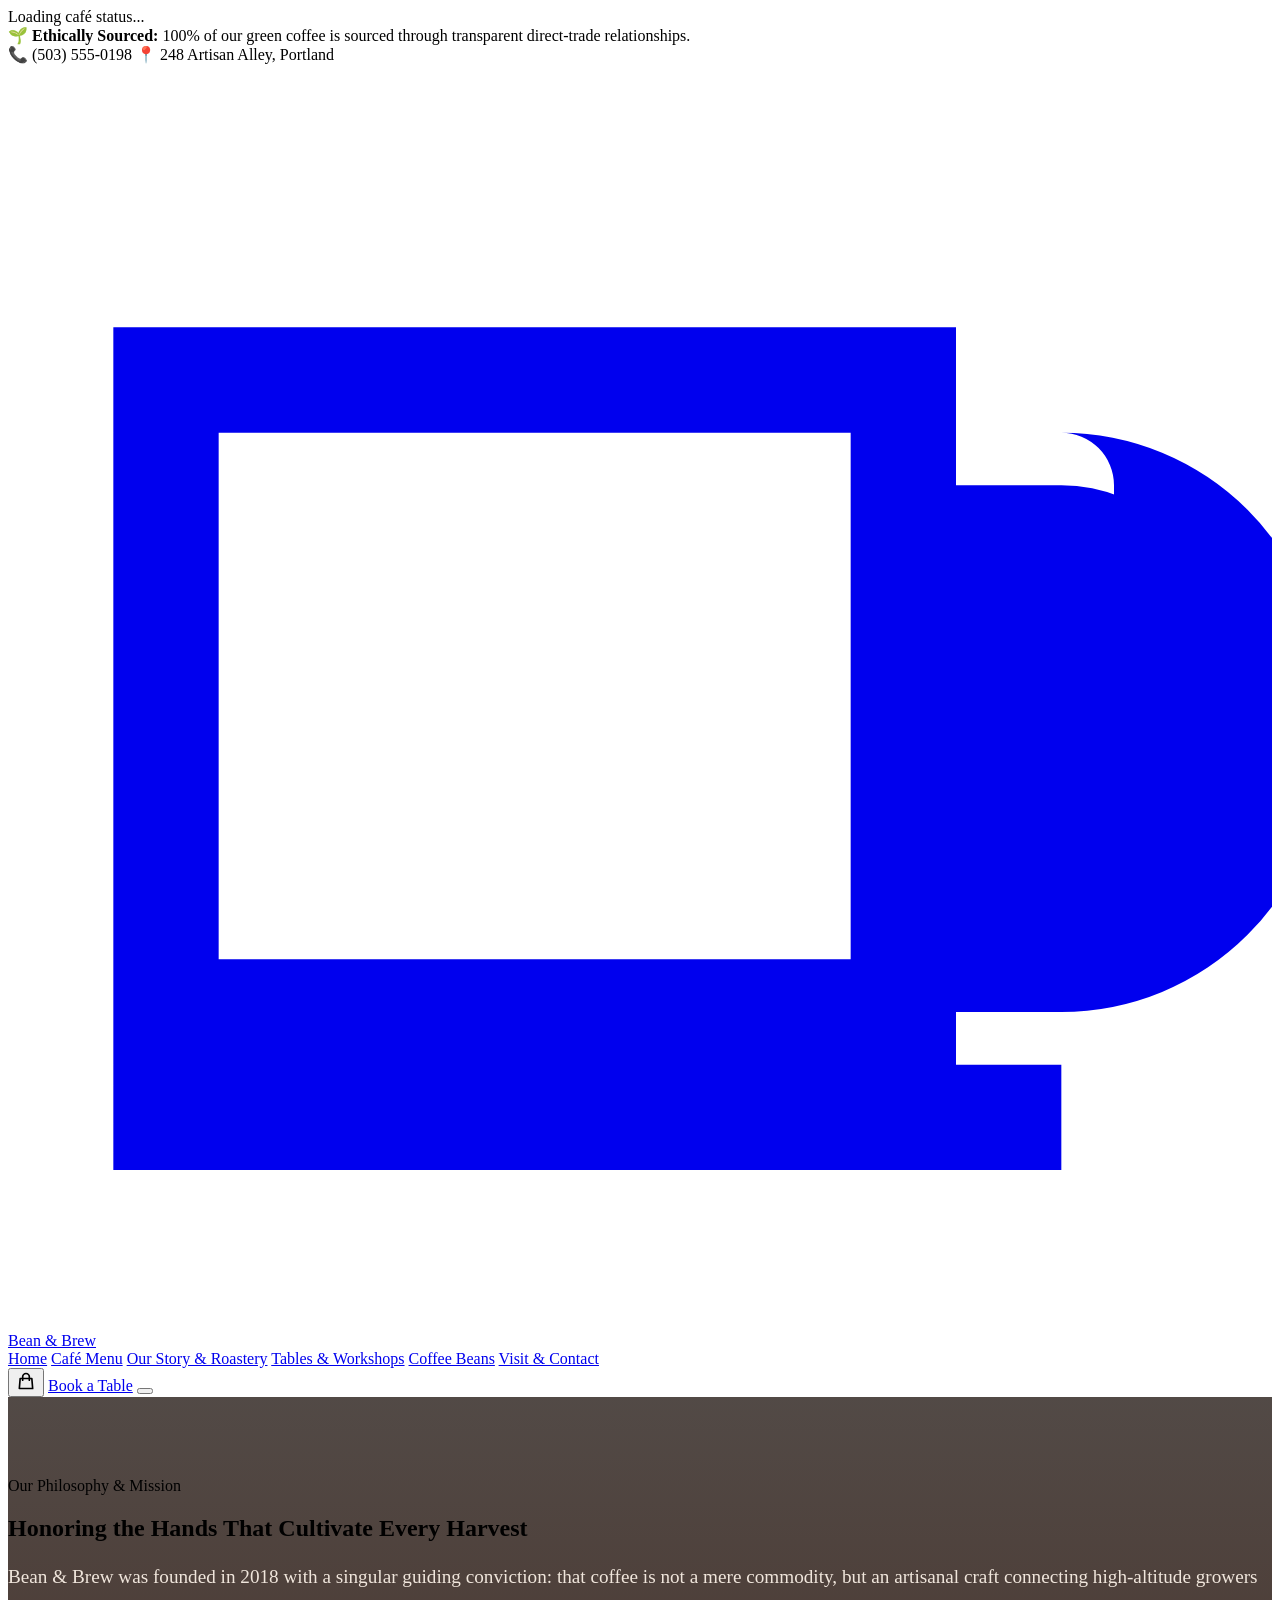
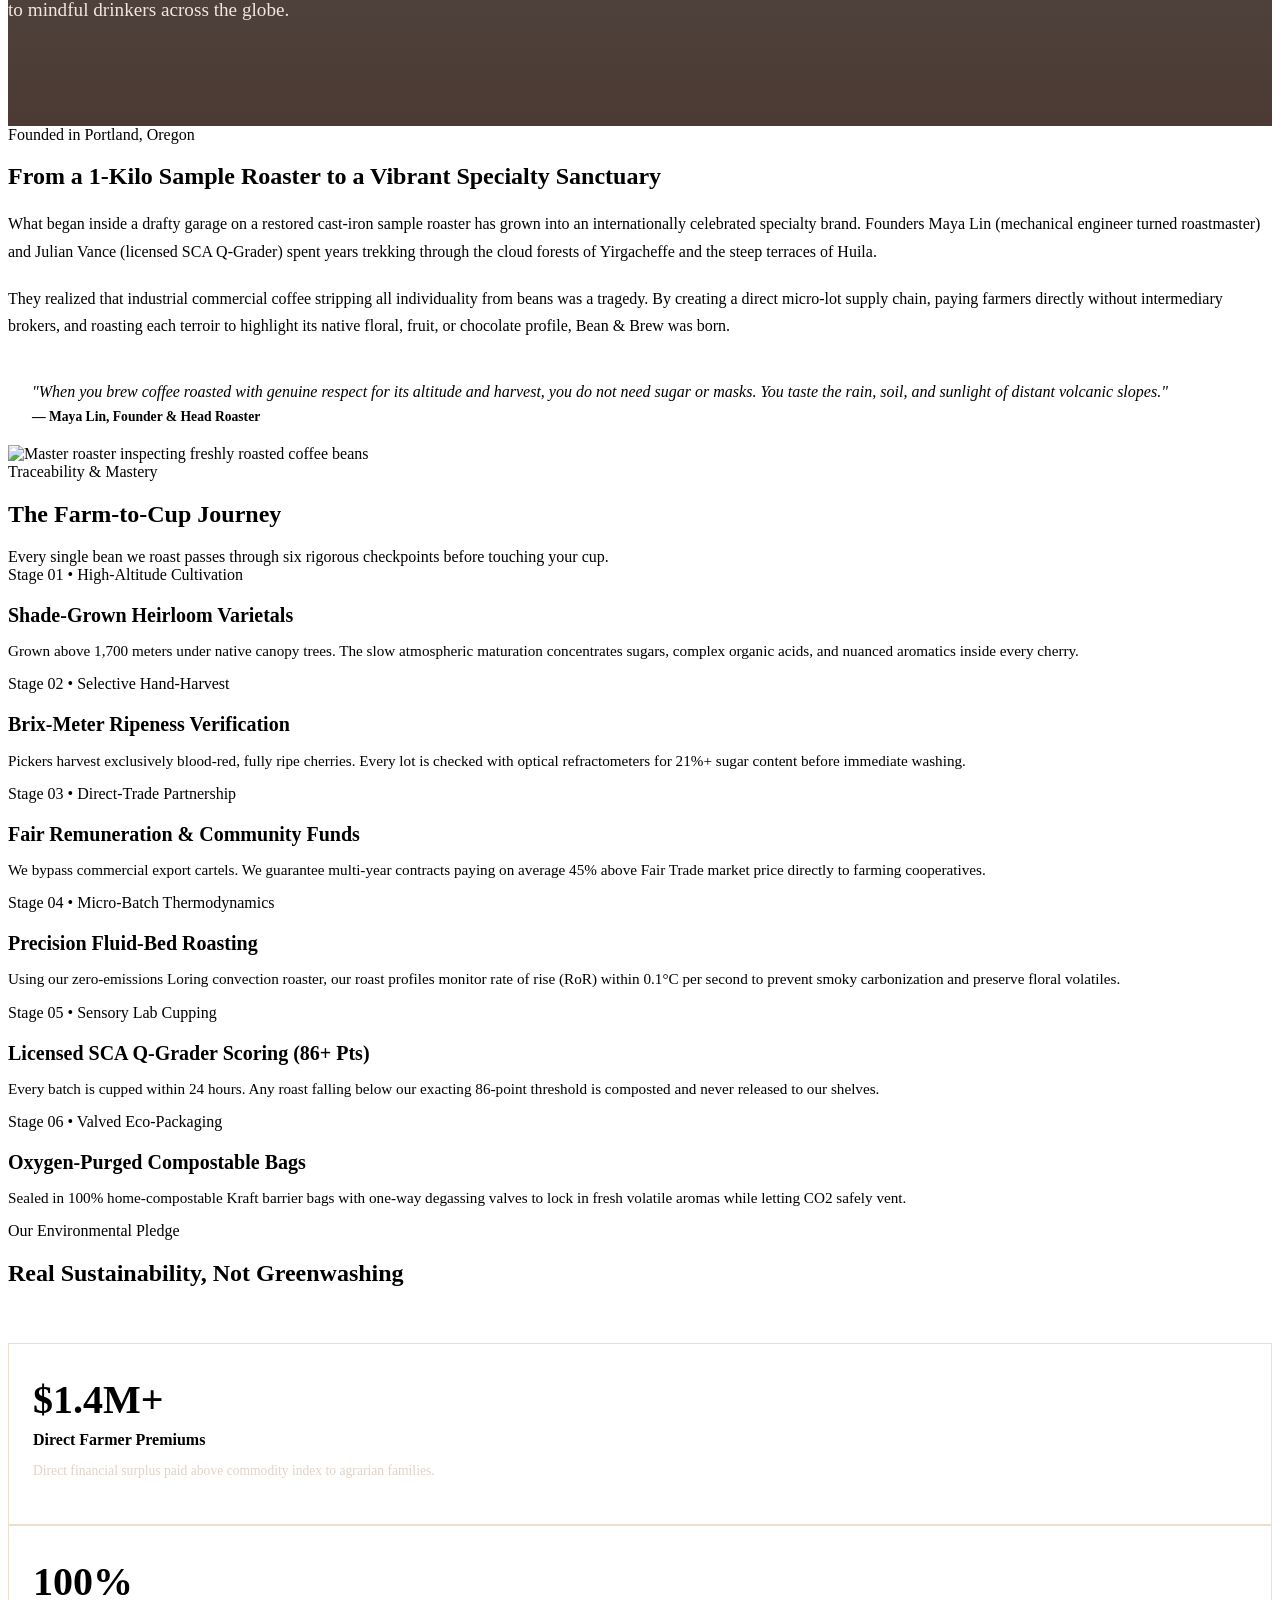
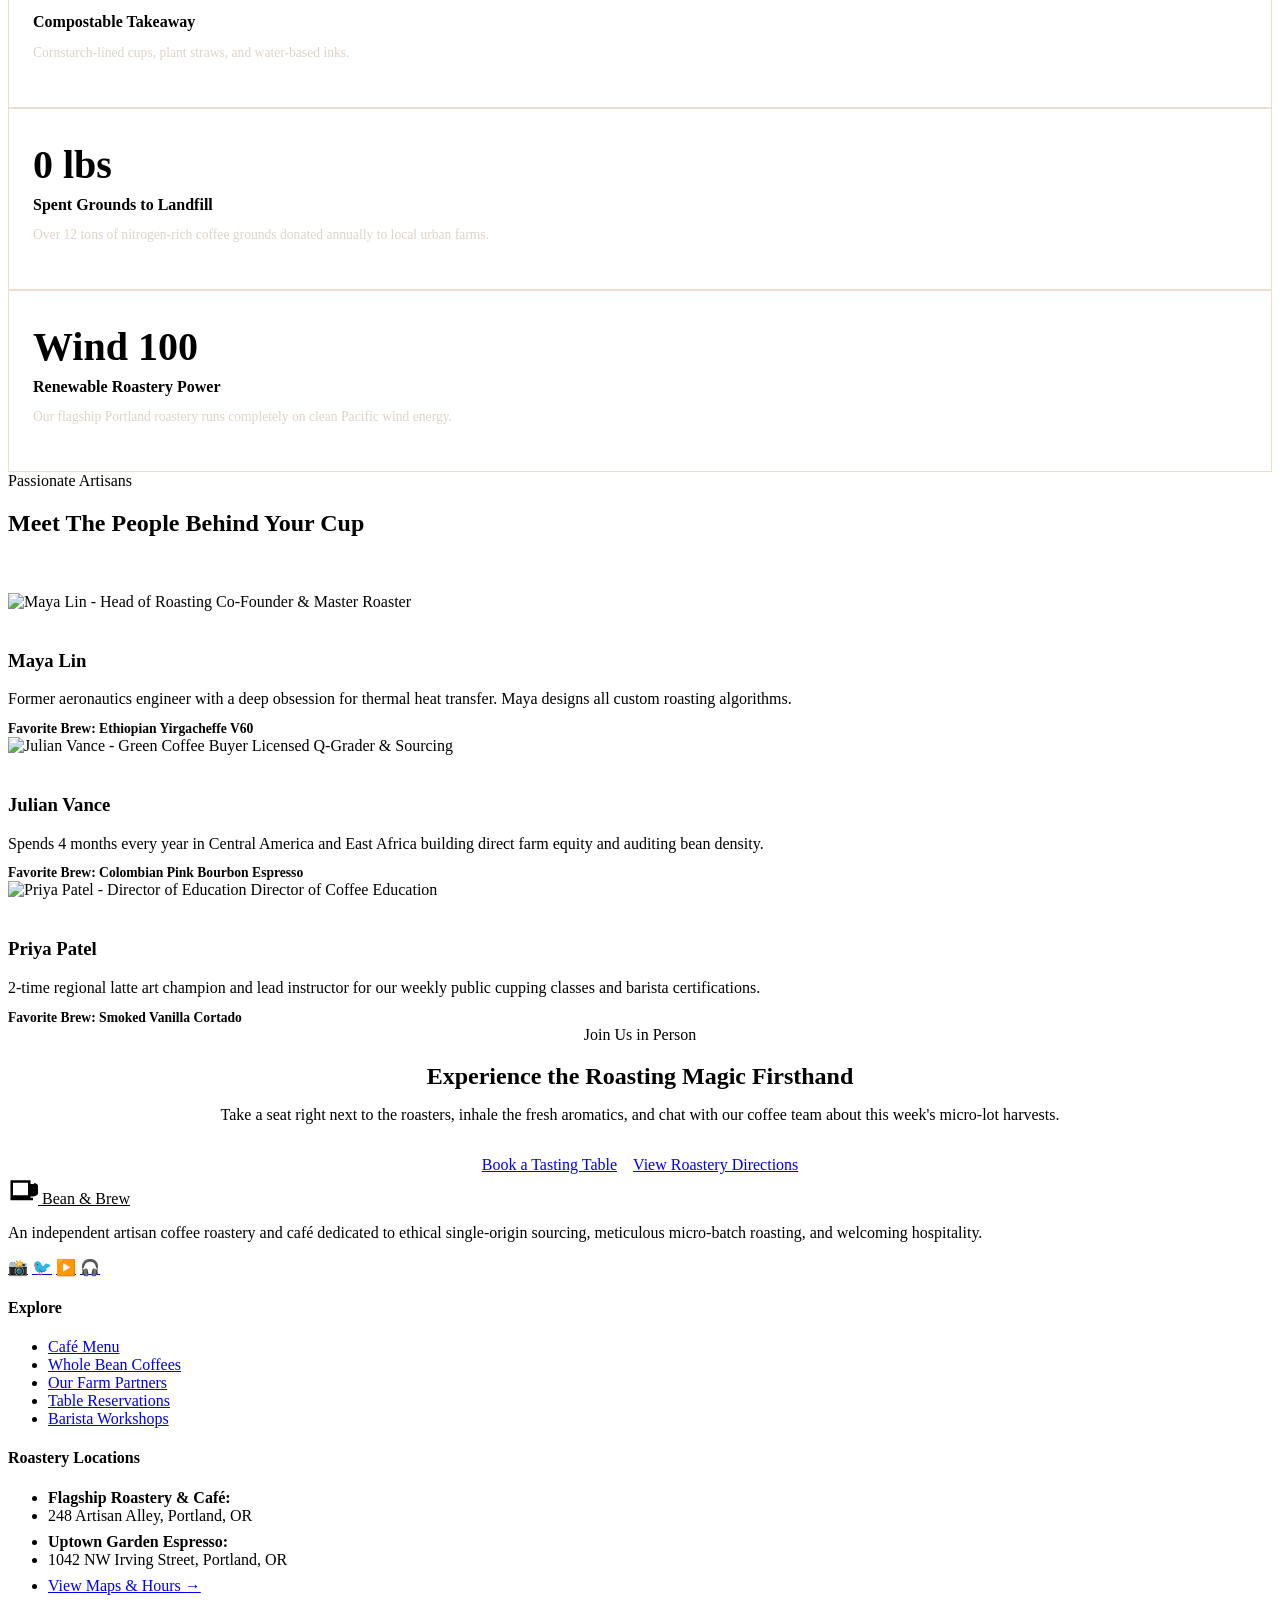
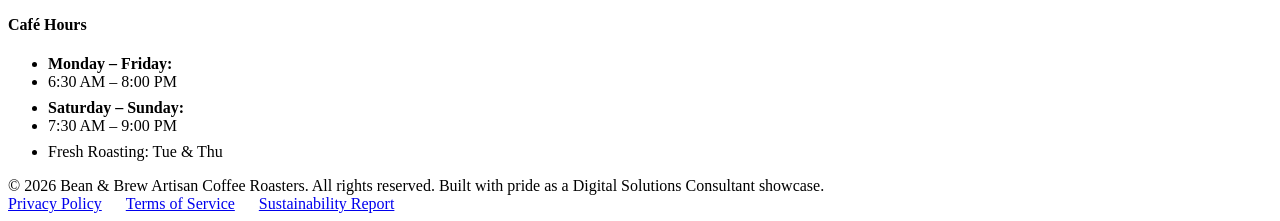
==== about.html @ d704ce76 "Add files via upload" ====
<!-- =========================================================================
     ASSIGNMENT QUESTION 1 • FACULTY: DR. V. ARULKUMAR (18875)
     ROLE: Digital Solutions Consultant | THEME: Artisan Coffee Shop (Bean & Brew)
     DEVELOPED FOR & FULLY EDITABLE IN NOTEPAD++ (ZERO DEPENDENCY HTML5/CSS3/JS)
     ========================================================================= -->
<!DOCTYPE html>
<html lang="en">
<head>
  <meta charset="UTF-8" />
  <meta name="viewport" content="width=device-width, initial-scale=1.0" />
  <meta name="description" content="Learn the origins of Bean & Brew Artisan Coffee Roasters. Discover our sustainable farm partnerships, precision micro-batch roasting process, and passionate craft team." />
  <title>Our Story &amp; Roastery Process | Bean &amp; Brew</title>
  <link rel="stylesheet" href="css/style.css" />
  <link rel="icon" href="data:image/svg+xml,<svg xmlns=%22http://www.w3.org/2000/svg%22 viewBox=%220 0 100 100%22><text y=%22.9em%22 font-size=%2290%22>☕</text></svg>" />
</head>
<body>

  <!-- Top Announcement Bar -->
  <aside class="top-bar" aria-label="Announcement & Opening Status">
    <div id="liveCafeStatus">
      <span class="status-pill open"><span class="status-dot"></span> Loading café status...</span>
    </div>
    <div>
      🌱 <strong>Ethically Sourced:</strong> 100% of our green coffee is sourced through transparent direct-trade relationships.
    </div>
    <div class="top-bar-contact">
      <span>📞 (503) 555-0198</span>
      <span>📍 248 Artisan Alley, Portland</span>
    </div>
  </aside>

  <!-- Sticky Site Header -->
  <header class="site-header">
    <div class="container navbar">
      <a href="index.html" class="brand-logo" aria-label="Bean & Brew Home">
        <svg fill="currentColor" viewBox="0 0 24 24" aria-hidden="true">
          <path d="M2 19h18v2H2v-2zm16-7V8h2a3 3 0 0 1 3 3v1a3 3 0 0 1-3 3h-2zm0-2h2a1 1 0 0 0 1-1v-1a1 1 0 0 0-1-1h-2v2zM4 17h12V7H4v10zm-2 0V5h16v2h2a5 5 0 0 1 5 5v1a5 5 0 0 1-5 5h-2v1a2 2 0 0 1-2 2H4a2 2 0 0 1-2-2z"/>
        </svg>
        <span>Bean &amp; Brew</span>
      </a>

      <nav class="nav-links" aria-label="Primary Navigation">
        <a href="index.html" class="nav-link">Home</a>
        <a href="menu.html" class="nav-link">Café Menu</a>
        <a href="about.html" class="nav-link active">Our Story &amp; Roastery</a>
        <a href="reservations.html" class="nav-link">Tables &amp; Workshops</a>
        <a href="shop.html" class="nav-link">Coffee Beans</a>
        <a href="contact.html" class="nav-link">Visit &amp; Contact</a>
      </nav>

      <div class="nav-actions">
        <button class="cart-btn" aria-label="Open Cart Drawer" title="View Cart">
          <svg width="20" height="20" fill="none" stroke="currentColor" stroke-width="2" viewBox="0 0 24 24">
            <path stroke-linecap="round" stroke-linejoin="round" d="M16 11V7a4 4 0 00-8 0v4M5 9h14l1 12H4L5 9z" />
          </svg>
          <span class="cart-badge" style="display:none;">0</span>
        </button>
        <a href="reservations.html" class="btn btn-primary btn-sm">Book a Table</a>
        <button class="mobile-toggle" aria-label="Toggle Navigation Menu">
          <span></span>
          <span></span>
          <span></span>
        </button>
      </div>
    </div>
  </header>

  <main>
    <!-- About Hero -->
    <section class="section" style="background: linear-gradient(rgba(24, 13, 8, 0.75), rgba(44, 24, 16, 0.85)), url('https://images.unsplash.com/photo-1442512595331-e89e73853f31?auto=format&fit=crop&w=1800&q=80') center/cover; color: var(--c-white); padding: 5rem 0;">
      <div class="container container-narrow text-center">
        <span class="subheading" style="color: var(--c-crema-light);">Our Philosophy &amp; Mission</span>
        <h1 class="heading-xl" style="color: var(--c-white); margin-bottom: 1rem;">Honoring the Hands That Cultivate Every Harvest</h1>
        <p style="color: #f0e6dc; font-size: 1.2rem; line-height: 1.7;">
          Bean &amp; Brew was founded in 2018 with a singular guiding conviction: that coffee is not a mere commodity, but an artisanal craft connecting high-altitude growers to mindful drinkers across the globe.
        </p>
      </div>
    </section>

    <!-- The Genesis Story Grid -->
    <section class="section">
      <div class="container">
        <div class="grid-2">
          <div>
            <span class="subheading">Founded in Portland, Oregon</span>
            <h2 class="heading-lg">From a 1-Kilo Sample Roaster to a Vibrant Specialty Sanctuary</h2>
            <p style="color: var(--c-text-muted); margin: 1.25rem 0; font-size: 1rem; line-height: 1.7;">
              What began inside a drafty garage on a restored cast-iron sample roaster has grown into an internationally celebrated specialty brand. Founders Maya Lin (mechanical engineer turned roastmaster) and Julian Vance (licensed SCA Q-Grader) spent years trekking through the cloud forests of Yirgacheffe and the steep terraces of Huila.
            </p>
            <p style="color: var(--c-text-muted); margin-bottom: 1.5rem; font-size: 1rem; line-height: 1.7;">
              They realized that industrial commercial coffee stripping all individuality from beans was a tragedy. By creating a direct micro-lot supply chain, paying farmers directly without intermediary brokers, and roasting each terroir to highlight its native floral, fruit, or chocolate profile, Bean &amp; Brew was born.
            </p>
            <div style="background: var(--c-cream-bg); border-left: 4px solid var(--c-crema); padding: 1.25rem 1.5rem; border-radius: var(--radius-sm); font-style: italic; color: var(--c-roast);">
              "When you brew coffee roasted with genuine respect for its altitude and harvest, you do not need sugar or masks. You taste the rain, soil, and sunlight of distant volcanic slopes."
              <div style="margin-top: 0.5rem; font-style: normal; font-weight: 700; font-size: 0.85rem; color: var(--c-crema-hover);">— Maya Lin, Founder &amp; Head Roaster</div>
            </div>
          </div>
          <div>
            <img src="https://images.unsplash.com/photo-1518832553480-cd0e625ed3e6?auto=format&fit=crop&w=1000&q=80" alt="Master roaster inspecting freshly roasted coffee beans" style="border-radius: var(--radius-lg); box-shadow: var(--shadow-lg); width:100%; height:460px; object-fit:cover;" />
          </div>
        </div>
      </div>
    </section>

    <!-- The 6-Stage Roastery Journey Timeline -->
    <section class="section section-cream">
      <div class="container">
        <div class="text-center">
          <span class="subheading">Traceability &amp; Mastery</span>
          <h2 class="heading-lg">The Farm-to-Cup Journey</h2>
          <p class="lead" style="margin: 0.5rem auto 0;">
            Every single bean we roast passes through six rigorous checkpoints before touching your cup.
          </p>
        </div>

        <div class="timeline">
          <!-- Step 1 -->
          <div class="timeline-item">
            <div class="timeline-dot"></div>
            <div class="timeline-content">
              <div class="timeline-step">Stage 01 • High-Altitude Cultivation</div>
              <h3 style="font-size: 1.25rem; margin-bottom: 0.5rem;">Shade-Grown Heirloom Varietals</h3>
              <p style="color: var(--c-text-muted); font-size: 0.95rem;">
                Grown above 1,700 meters under native canopy trees. The slow atmospheric maturation concentrates sugars, complex organic acids, and nuanced aromatics inside every cherry.
              </p>
            </div>
          </div>

          <!-- Step 2 -->
          <div class="timeline-item">
            <div class="timeline-dot"></div>
            <div class="timeline-content">
              <div class="timeline-step">Stage 02 • Selective Hand-Harvest</div>
              <h3 style="font-size: 1.25rem; margin-bottom: 0.5rem;">Brix-Meter Ripeness Verification</h3>
              <p style="color: var(--c-text-muted); font-size: 0.95rem;">
                Pickers harvest exclusively blood-red, fully ripe cherries. Every lot is checked with optical refractometers for 21%+ sugar content before immediate washing.
              </p>
            </div>
          </div>

          <!-- Step 3 -->
          <div class="timeline-item">
            <div class="timeline-dot"></div>
            <div class="timeline-content">
              <div class="timeline-step">Stage 03 • Direct-Trade Partnership</div>
              <h3 style="font-size: 1.25rem; margin-bottom: 0.5rem;">Fair Remuneration &amp; Community Funds</h3>
              <p style="color: var(--c-text-muted); font-size: 0.95rem;">
                We bypass commercial export cartels. We guarantee multi-year contracts paying on average 45% above Fair Trade market price directly to farming cooperatives.
              </p>
            </div>
          </div>

          <!-- Step 4 -->
          <div class="timeline-item">
            <div class="timeline-dot"></div>
            <div class="timeline-content">
              <div class="timeline-step">Stage 04 • Micro-Batch Thermodynamics</div>
              <h3 style="font-size: 1.25rem; margin-bottom: 0.5rem;">Precision Fluid-Bed Roasting</h3>
              <p style="color: var(--c-text-muted); font-size: 0.95rem;">
                Using our zero-emissions Loring convection roaster, our roast profiles monitor rate of rise (RoR) within 0.1°C per second to prevent smoky carbonization and preserve floral volatiles.
              </p>
            </div>
          </div>

          <!-- Step 5 -->
          <div class="timeline-item">
            <div class="timeline-dot"></div>
            <div class="timeline-content">
              <div class="timeline-step">Stage 05 • Sensory Lab Cupping</div>
              <h3 style="font-size: 1.25rem; margin-bottom: 0.5rem;">Licensed SCA Q-Grader Scoring (86+ Pts)</h3>
              <p style="color: var(--c-text-muted); font-size: 0.95rem;">
                Every batch is cupped within 24 hours. Any roast falling below our exacting 86-point threshold is composted and never released to our shelves.
              </p>
            </div>
          </div>

          <!-- Step 6 -->
          <div class="timeline-item">
            <div class="timeline-dot"></div>
            <div class="timeline-content">
              <div class="timeline-step">Stage 06 • Valved Eco-Packaging</div>
              <h3 style="font-size: 1.25rem; margin-bottom: 0.5rem;">Oxygen-Purged Compostable Bags</h3>
              <p style="color: var(--c-text-muted); font-size: 0.95rem;">
                Sealed in 100% home-compostable Kraft barrier bags with one-way degassing valves to lock in fresh volatile aromas while letting CO2 safely vent.
              </p>
            </div>
          </div>
        </div>
      </div>
    </section>

    <!-- Sustainability Impact Metrics -->
    <section class="section section-dark">
      <div class="container text-center">
        <span class="subheading" style="color: var(--c-crema-light);">Our Environmental Pledge</span>
        <h2 class="heading-lg" style="color: var(--c-white);">Real Sustainability, Not Greenwashing</h2>

        <div class="grid-4" style="margin-top: 3.5rem;">
          <div style="background: rgba(255,255,255,0.06); padding: 2rem 1.5rem; border-radius: var(--radius-lg); border: 1px solid rgba(200, 150, 86, 0.3);">
            <div style="font-size: 2.5rem; color: var(--c-crema); font-weight: 800; font-family: var(--font-serif);">$1.4M+</div>
            <h4 style="color: var(--c-white); margin: 0.5rem 0 0.3rem;">Direct Farmer Premiums</h4>
            <p style="font-size: 0.85rem; color: #dfd3c8;">Direct financial surplus paid above commodity index to agrarian families.</p>
          </div>

          <div style="background: rgba(255,255,255,0.06); padding: 2rem 1.5rem; border-radius: var(--radius-lg); border: 1px solid rgba(200, 150, 86, 0.3);">
            <div style="font-size: 2.5rem; color: var(--c-crema); font-weight: 800; font-family: var(--font-serif);">100%</div>
            <h4 style="color: var(--c-white); margin: 0.5rem 0 0.3rem;">Compostable Takeaway</h4>
            <p style="font-size: 0.85rem; color: #dfd3c8;">Cornstarch-lined cups, plant straws, and water-based inks.</p>
          </div>

          <div style="background: rgba(255,255,255,0.06); padding: 2rem 1.5rem; border-radius: var(--radius-lg); border: 1px solid rgba(200, 150, 86, 0.3);">
            <div style="font-size: 2.5rem; color: var(--c-crema); font-weight: 800; font-family: var(--font-serif);">0 lbs</div>
            <h4 style="color: var(--c-white); margin: 0.5rem 0 0.3rem;">Spent Grounds to Landfill</h4>
            <p style="font-size: 0.85rem; color: #dfd3c8;">Over 12 tons of nitrogen-rich coffee grounds donated annually to local urban farms.</p>
          </div>

          <div style="background: rgba(255,255,255,0.06); padding: 2rem 1.5rem; border-radius: var(--radius-lg); border: 1px solid rgba(200, 150, 86, 0.3);">
            <div style="font-size: 2.5rem; color: var(--c-crema); font-weight: 800; font-family: var(--font-serif);">Wind 100</div>
            <h4 style="color: var(--c-white); margin: 0.5rem 0 0.3rem;">Renewable Roastery Power</h4>
            <p style="font-size: 0.85rem; color: #dfd3c8;">Our flagship Portland roastery runs completely on clean Pacific wind energy.</p>
          </div>
        </div>
      </div>
    </section>

    <!-- Meet The Roastery & Education Team -->
    <section class="section">
      <div class="container text-center">
        <span class="subheading">Passionate Artisans</span>
        <h2 class="heading-lg">Meet The People Behind Your Cup</h2>

        <div class="grid-3" style="margin-top: 3.5rem; text-align: left;">
          <div class="feature-card">
            <img src="https://images.unsplash.com/photo-1573496359142-b8d87734a5a2?auto=format&fit=crop&w=500&q=80" alt="Maya Lin - Head of Roasting" style="width: 100%; height: 260px; object-fit: cover; border-radius: var(--radius-md); margin-bottom: 1.25rem;" />
            <span class="subheading">Co-Founder &amp; Master Roaster</span>
            <h3>Maya Lin</h3>
            <p style="margin-bottom: 0.8rem;">Former aeronautics engineer with a deep obsession for thermal heat transfer. Maya designs all custom roasting algorithms.</p>
            <div style="font-size: 0.85rem; color: var(--c-roast); font-weight: 700;">Favorite Brew: Ethiopian Yirgacheffe V60</div>
          </div>

          <div class="feature-card">
            <img src="https://images.unsplash.com/photo-1560250097-0b93528c311a?auto=format&fit=crop&w=500&q=80" alt="Julian Vance - Green Coffee Buyer" style="width: 100%; height: 260px; object-fit: cover; border-radius: var(--radius-md); margin-bottom: 1.25rem;" />
            <span class="subheading">Licensed Q-Grader &amp; Sourcing</span>
            <h3>Julian Vance</h3>
            <p style="margin-bottom: 0.8rem;">Spends 4 months every year in Central America and East Africa building direct farm equity and auditing bean density.</p>
            <div style="font-size: 0.85rem; color: var(--c-roast); font-weight: 700;">Favorite Brew: Colombian Pink Bourbon Espresso</div>
          </div>

          <div class="feature-card">
            <img src="https://images.unsplash.com/photo-1580489944761-15a19d654956?auto=format&fit=crop&w=500&q=80" alt="Priya Patel - Director of Education" style="width: 100%; height: 260px; object-fit: cover; border-radius: var(--radius-md); margin-bottom: 1.25rem;" />
            <span class="subheading">Director of Coffee Education</span>
            <h3>Priya Patel</h3>
            <p style="margin-bottom: 0.8rem;">2-time regional latte art champion and lead instructor for our weekly public cupping classes and barista certifications.</p>
            <div style="font-size: 0.85rem; color: var(--c-roast); font-weight: 700;">Favorite Brew: Smoked Vanilla Cortado</div>
          </div>
        </div>
      </div>
    </section>

    <!-- Visit CTA -->
    <section class="section section-cream" style="text-align: center;">
      <div class="container container-narrow">
        <span class="subheading">Join Us in Person</span>
        <h2 class="heading-lg" style="margin-bottom: 1rem;">Experience the Roasting Magic Firsthand</h2>
        <p class="lead" style="margin: 0 auto 2rem;">
          Take a seat right next to the roasters, inhale the fresh aromatics, and chat with our coffee team about this week's micro-lot harvests.
        </p>
        <div style="display: flex; gap: 1rem; justify-content: center; flex-wrap: wrap;">
          <a href="reservations.html" class="btn btn-primary btn-lg">Book a Tasting Table</a>
          <a href="contact.html" class="btn btn-outline btn-lg">View Roastery Directions</a>
        </div>
      </div>
    </section>
  </main>

  <!-- Site Footer -->
  <footer class="site-footer">
    <div class="container">
      <div class="footer-grid">
        <div class="footer-brand">
          <a href="index.html" class="brand-logo" style="color: var(--c-white);">
            <svg fill="currentColor" viewBox="0 0 24 24" width="30" height="30" aria-hidden="true">
              <path d="M2 19h18v2H2v-2zm16-7V8h2a3 3 0 0 1 3 3v1a3 3 0 0 1-3 3h-2zm0-2h2a1 1 0 0 0 1-1v-1a1 1 0 0 0-1-1h-2v2zM4 17h12V7H4v10zm-2 0V5h16v2h2a5 5 0 0 1 5 5v1a5 5 0 0 1-5 5h-2v1a2 2 0 0 1-2 2H4a2 2 0 0 1-2-2z"/>
            </svg>
            <span>Bean &amp; Brew</span>
          </a>
          <p>
            An independent artisan coffee roastery and café dedicated to ethical single-origin sourcing, meticulous micro-batch roasting, and welcoming hospitality.
          </p>
          <div class="social-links">
            <a href="#" class="social-btn" aria-label="Instagram">📸</a>
            <a href="#" class="social-btn" aria-label="Twitter">🐦</a>
            <a href="#" class="social-btn" aria-label="YouTube">▶️</a>
            <a href="#" class="social-btn" aria-label="Spotify">🎧</a>
          </div>
        </div>

        <div class="footer-links">
          <h4>Explore</h4>
          <ul>
            <li><a href="menu.html">Café Menu</a></li>
            <li><a href="shop.html">Whole Bean Coffees</a></li>
            <li><a href="about.html">Our Farm Partners</a></li>
            <li><a href="reservations.html">Table Reservations</a></li>
            <li><a href="reservations.html#workshops">Barista Workshops</a></li>
          </ul>
        </div>

        <div class="footer-links">
          <h4>Roastery Locations</h4>
          <ul>
            <li><strong>Flagship Roastery &amp; Café:</strong></li>
            <li>248 Artisan Alley, Portland, OR</li>
            <li style="margin-top: 0.5rem;"><strong>Uptown Garden Espresso:</strong></li>
            <li>1042 NW Irving Street, Portland, OR</li>
            <li style="margin-top: 0.5rem;"><a href="contact.html">View Maps &amp; Hours &rarr;</a></li>
          </ul>
        </div>

        <div class="footer-links">
          <h4>Café Hours</h4>
          <ul>
            <li><strong>Monday – Friday:</strong></li>
            <li>6:30 AM – 8:00 PM</li>
            <li style="margin-top: 0.5rem;"><strong>Saturday – Sunday:</strong></li>
            <li>7:30 AM – 9:00 PM</li>
            <li style="margin-top: 0.5rem;"><span style="color: var(--c-crema);">Fresh Roasting: Tue &amp; Thu</span></li>
          </ul>
        </div>
      </div>

      <div class="footer-bottom">
        <div>&copy; 2026 Bean &amp; Brew Artisan Coffee Roasters. All rights reserved. Built with pride as a Digital Solutions Consultant showcase.</div>
        <div style="display:flex; gap: 1.5rem;">
          <a href="contact.html">Privacy Policy</a>
          <a href="contact.html">Terms of Service</a>
          <a href="contact.html">Sustainability Report</a>
        </div>
      </div>
    </div>
  </footer>

  <!-- Scripts -->
  <script src="js/cart.js"></script>
  <script src="js/main.js"></script>
</body>
</html>
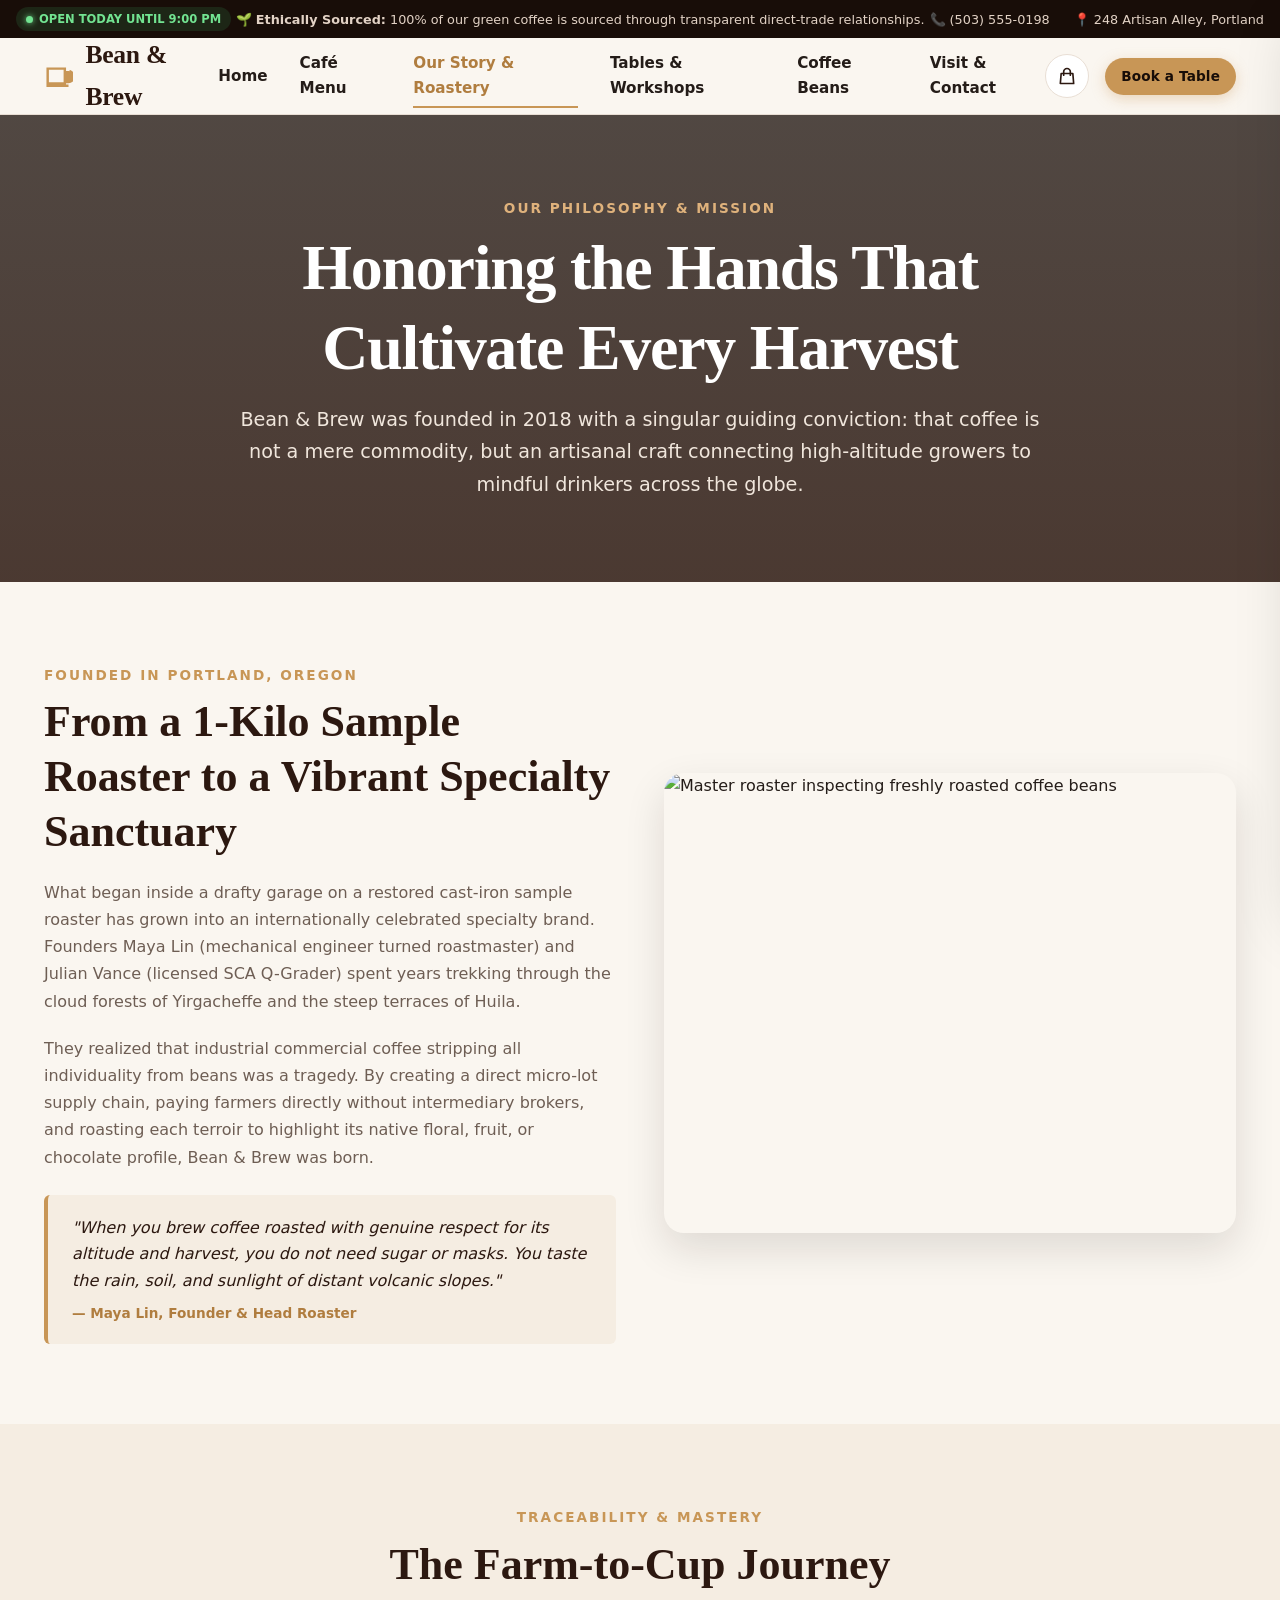
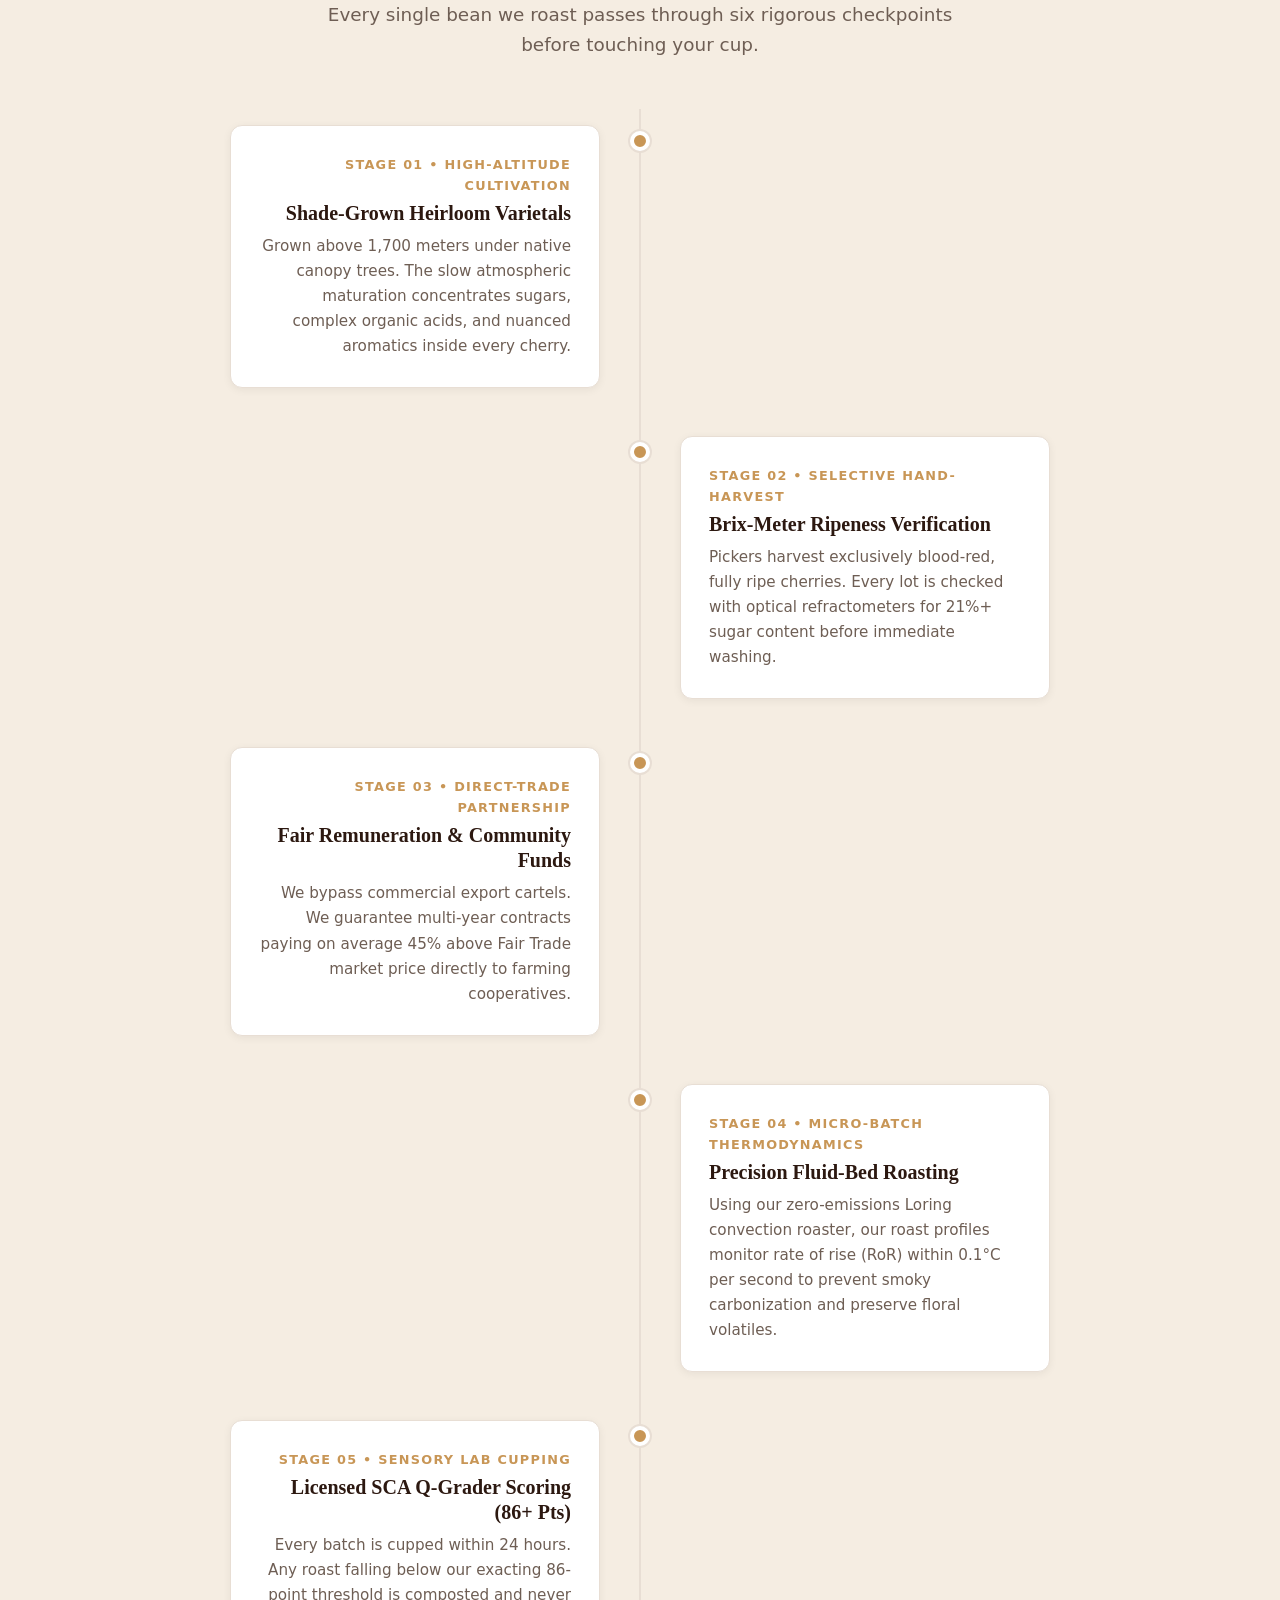
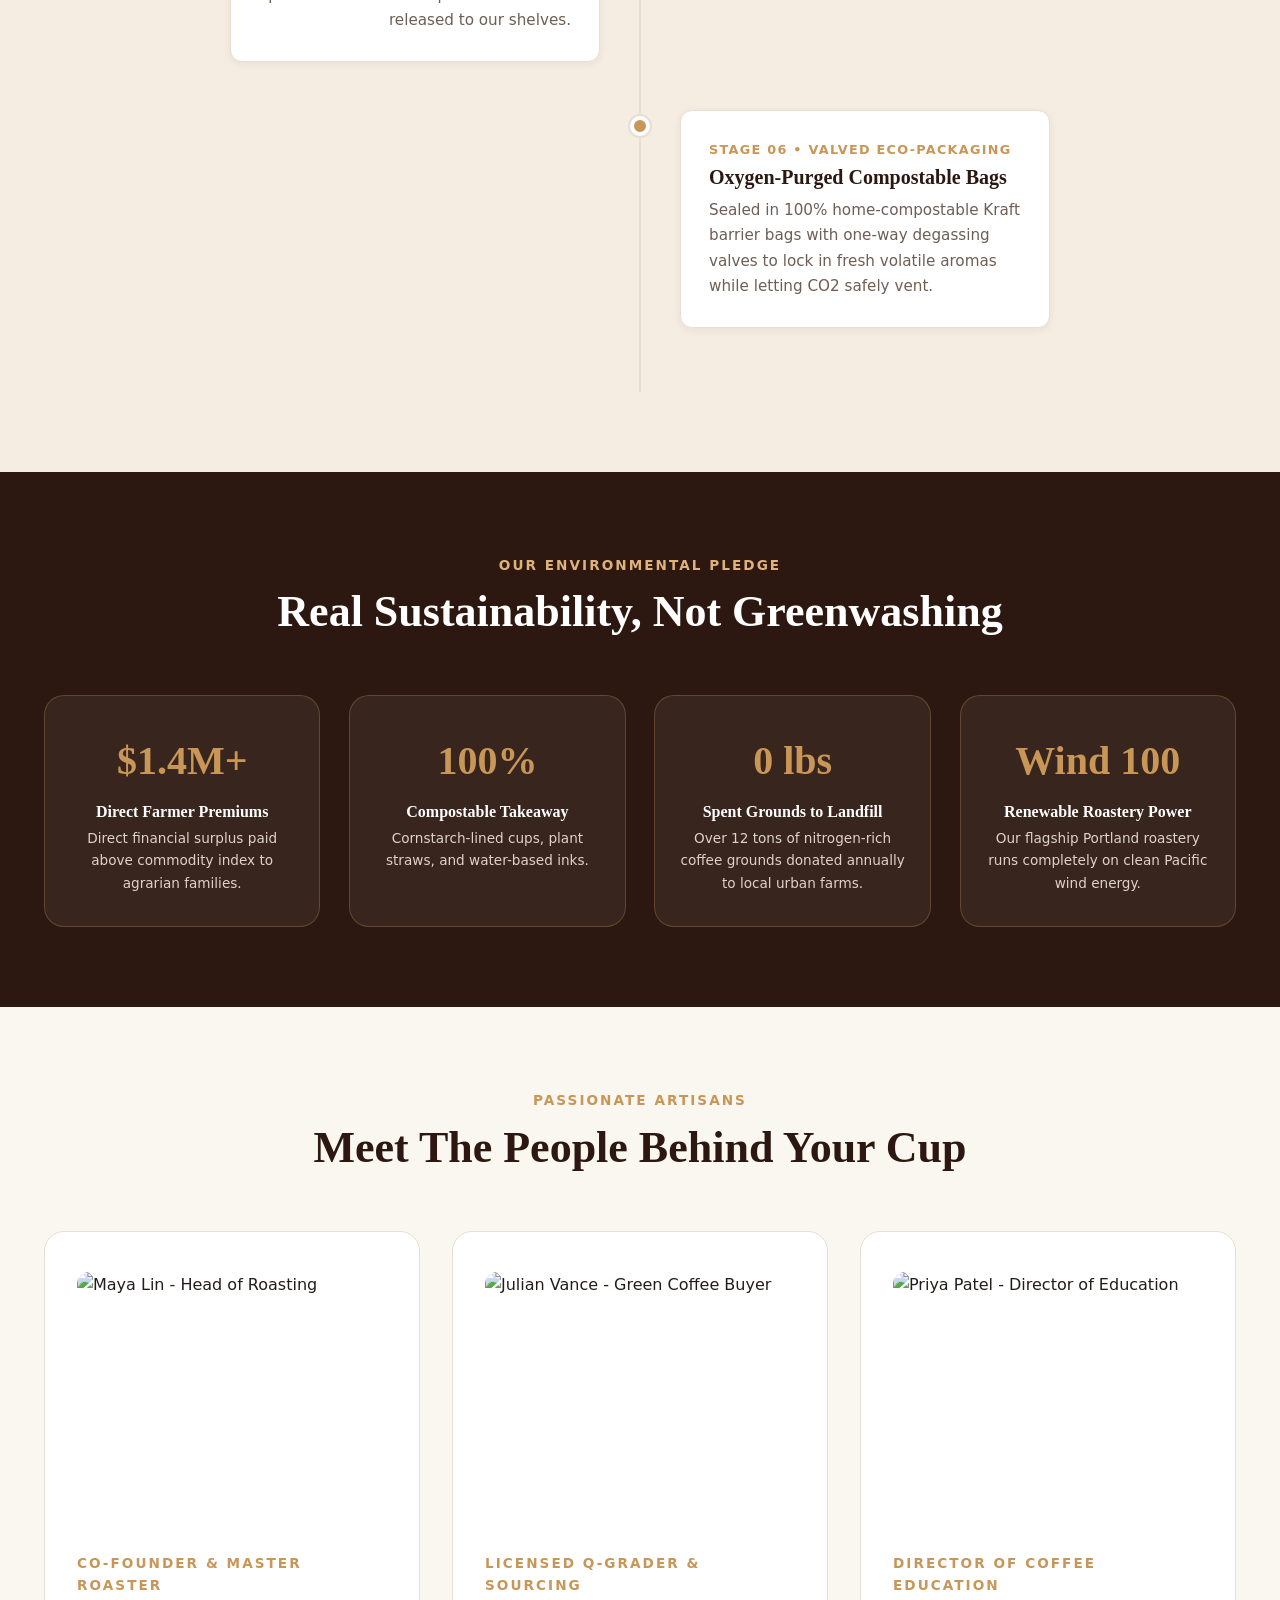
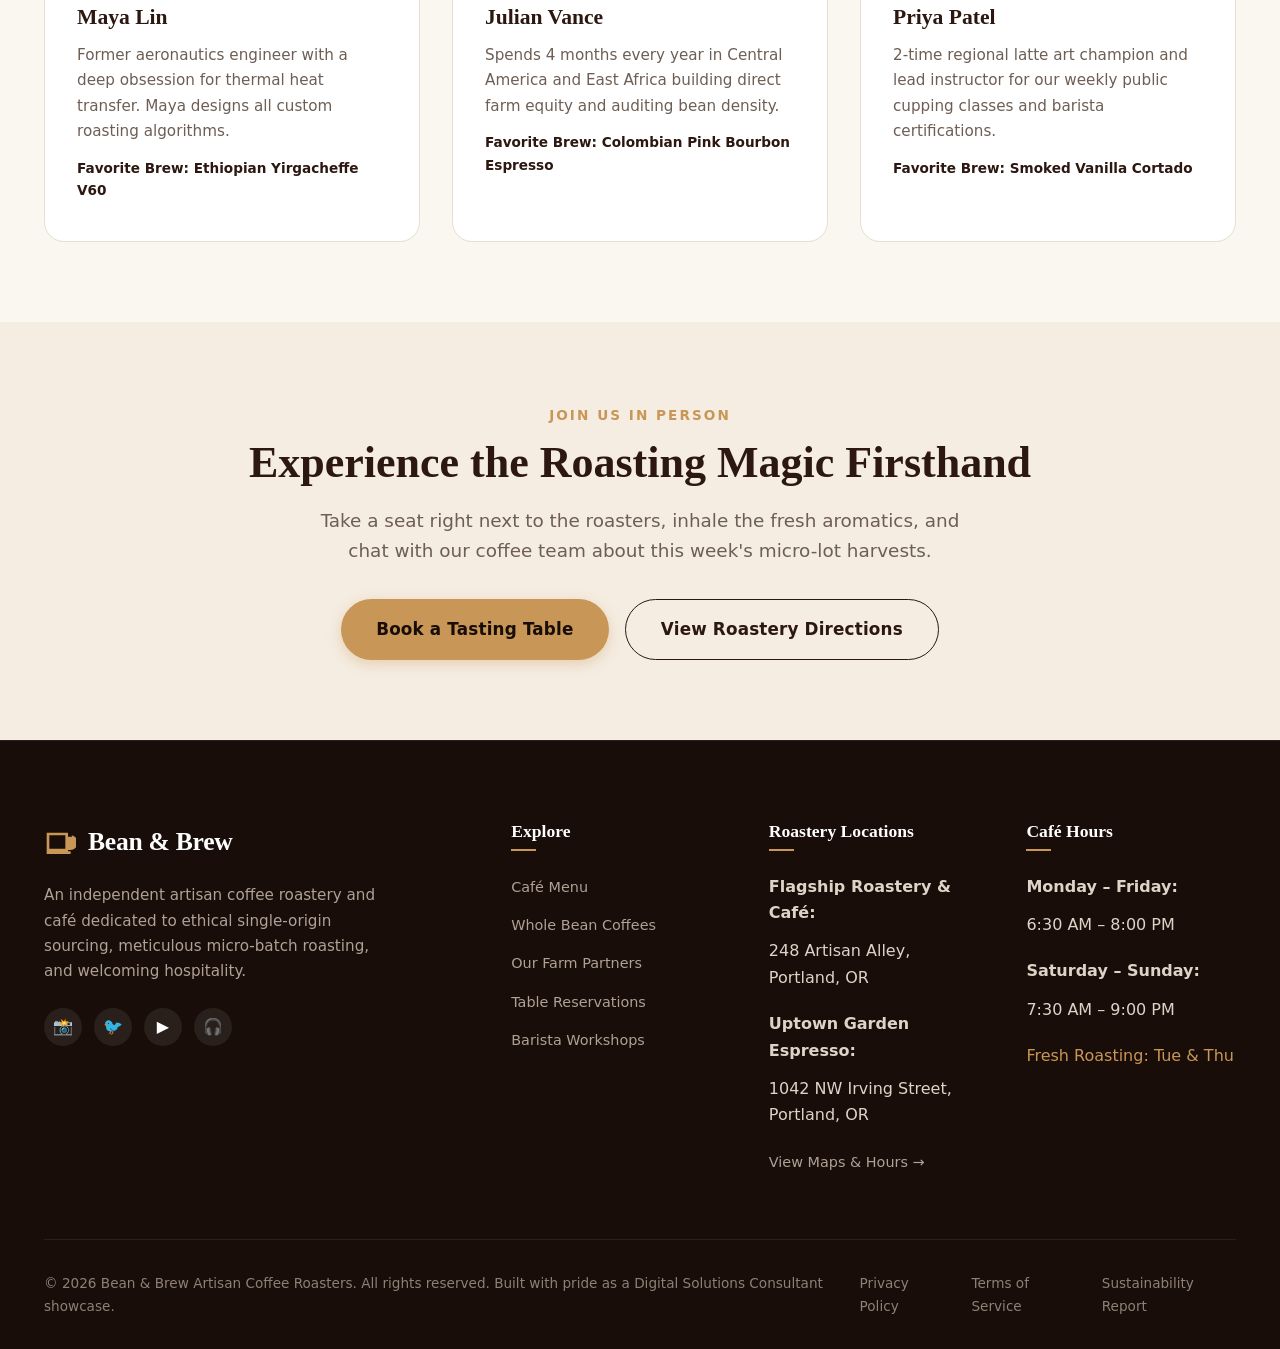
==== commit 257e7edc: "Add files via upload" ====
--- a/about.html
+++ b/about.html
@@ -12,6 +12,1686 @@
   <title>Our Story &amp; Roastery Process | Bean &amp; Brew</title>
   <link rel="stylesheet" href="css/style.css" />
   <link rel="icon" href="data:image/svg+xml,<svg xmlns=%22http://www.w3.org/2000/svg%22 viewBox=%220 0 100 100%22><text y=%22.9em%22 font-size=%2290%22>☕</text></svg>" />
+  <link rel="stylesheet" href="style.css" />
+  <link rel="stylesheet" href="css/style.css" />
+  <style>
+/* ===================================================================
+   BEAN & BREW - ARTISAN COFFEE ROASTERY & CAFÉ
+   Master Stylesheet (Responsive, Aesthetically Pleasing & Accessible)
+   =================================================================== */
+
+@import url('https://fonts.googleapis.com/css2?family=Plus+Jakarta+Sans:ital,wght@0,300;0,400;0,500;0,600;0,700;0,800;1,400&family=Playfair+Display:ital,wght@0,400;0,600;0,700;0,900;1,400;1,600&display=swap');
+
+:root {
+  /* Rich Artisan Color Palette */
+  --c-espresso: #180d08;
+  --c-roast: #2c1810;
+  --c-mocha: #442618;
+  --c-crema: #c89656;
+  --c-crema-light: #dfb27c;
+  --c-crema-hover: #b07d3f;
+  --c-caramel: #d4a373;
+  --c-latte: #faf6f0;
+  --c-cream-bg: #f5ede2;
+  --c-white: #ffffff;
+  --c-text-main: #241c18;
+  --c-text-muted: #6e5e54;
+  --c-text-light: #9e8e84;
+  --c-border: #e8ded4;
+  --c-border-light: #f0eae1;
+  --c-success: #2e6f40;
+  --c-success-bg: #eaf5ed;
+  --c-danger: #c53030;
+  --c-danger-bg: #fde8e8;
+  --c-badge: #d4a373;
+
+  /* Typography */
+  --font-serif: 'Playfair Display', Georgia, serif;
+  --font-sans: 'Plus Jakarta Sans', system-ui, -apple-system, sans-serif;
+
+  /* Elevations */
+  --shadow-sm: 0 2px 8px rgba(24, 13, 8, 0.06);
+  --shadow-md: 0 8px 24px rgba(24, 13, 8, 0.08);
+  --shadow-lg: 0 16px 40px rgba(24, 13, 8, 0.12);
+  --shadow-xl: 0 24px 60px rgba(24, 13, 8, 0.18);
+
+  /* Radii */
+  --radius-sm: 6px;
+  --radius-md: 12px;
+  --radius-lg: 20px;
+  --radius-full: 9999px;
+
+  /* Transitions */
+  --transition-fast: 0.2s cubic-bezier(0.16, 1, 0.3, 1);
+  --transition-smooth: 0.35s cubic-bezier(0.16, 1, 0.3, 1);
+}
+
+/* ================= Reset & Base ================= */
+*, *::before, *::after {
+  box-sizing: border-box;
+  margin: 0;
+  padding: 0;
+}
+
+html {
+  scroll-behavior: smooth;
+  font-size: 16px;
+}
+
+body {
+  font-family: var(--font-sans);
+  background-color: var(--c-latte);
+  color: var(--c-text-main);
+  line-height: 1.65;
+  -webkit-font-smoothing: antialiased;
+  -moz-osx-font-smoothing: grayscale;
+  overflow-x: hidden;
+  display: flex;
+  flex-direction: column;
+  min-height: 100vh;
+}
+
+main {
+  flex: 1;
+}
+
+img {
+  max-width: 100%;
+  height: auto;
+  display: block;
+}
+
+a {
+  color: inherit;
+  text-decoration: none;
+  transition: color var(--transition-fast);
+}
+
+button, input, select, textarea {
+  font-family: inherit;
+  font-size: inherit;
+}
+
+button {
+  cursor: pointer;
+  border: none;
+  background: none;
+}
+
+ul, ol {
+  list-style: none;
+}
+
+/* ================= Typography Utilities ================= */
+h1, h2, h3, h4, h5, h6 {
+  font-family: var(--font-serif);
+  color: var(--c-roast);
+  line-height: 1.25;
+  font-weight: 700;
+}
+
+.heading-xl {
+  font-size: clamp(2.4rem, 5vw, 4rem);
+  font-weight: 900;
+  letter-spacing: -0.02em;
+}
+
+.heading-lg {
+  font-size: clamp(1.8rem, 3.5vw, 2.75rem);
+}
+
+.heading-md {
+  font-size: clamp(1.4rem, 2.5vw, 1.85rem);
+}
+
+.heading-sm {
+  font-size: 1.2rem;
+}
+
+.subheading {
+  font-size: 0.85rem;
+  letter-spacing: 0.15em;
+  text-transform: uppercase;
+  color: var(--c-crema);
+  font-weight: 700;
+  display: inline-block;
+  margin-bottom: 0.5rem;
+}
+
+p.lead {
+  font-size: 1.15rem;
+  color: var(--c-text-muted);
+  max-width: 650px;
+}
+
+.text-center { text-align: center; }
+.text-crema { color: var(--c-crema); }
+.text-muted { color: var(--c-text-muted); }
+
+/* ================= Layout ================= */
+.container {
+  width: 100%;
+  max-width: 1240px;
+  margin: 0 auto;
+  padding: 0 1.5rem;
+}
+
+.container-narrow {
+  max-width: 860px;
+}
+
+.section {
+  padding: 5rem 0;
+}
+
+.section-dark {
+  background-color: var(--c-roast);
+  color: var(--c-latte);
+}
+
+.section-dark h1,
+.section-dark h2,
+.section-dark h3,
+.section-dark h4 {
+  color: var(--c-white);
+}
+
+.section-dark .lead,
+.section-dark .text-muted {
+  color: #c9bdb3;
+}
+
+.section-cream {
+  background-color: var(--c-cream-bg);
+}
+
+/* ================= Top Bar Announcement ================= */
+.top-bar {
+  background-color: var(--c-espresso);
+  color: #e2d2c5;
+  font-size: 0.8rem;
+  padding: 0.45rem 1rem;
+  display: flex;
+  justify-content: space-between;
+  align-items: center;
+  position: relative;
+  z-index: 1001;
+}
+
+.top-bar a {
+  color: var(--c-crema-light);
+  font-weight: 600;
+  text-decoration: underline;
+  text-underline-offset: 3px;
+}
+
+.top-bar-contact {
+  display: flex;
+  gap: 1.5rem;
+}
+
+.status-pill {
+  display: inline-flex;
+  align-items: center;
+  gap: 0.4rem;
+  padding: 0.15rem 0.6rem;
+  border-radius: var(--radius-full);
+  font-size: 0.72rem;
+  font-weight: 700;
+  text-transform: uppercase;
+}
+
+.status-pill.open {
+  background: rgba(46, 111, 64, 0.25);
+  color: #72e391;
+}
+
+.status-pill.closed {
+  background: rgba(197, 48, 48, 0.25);
+  color: #ff8a8a;
+}
+
+.status-dot {
+  width: 7px;
+  height: 7px;
+  border-radius: 50%;
+  background-color: currentColor;
+  box-shadow: 0 0 6px currentColor;
+}
+
+/* ================= Header & Navbar ================= */
+.site-header {
+  position: sticky;
+  top: 0;
+  width: 100%;
+  background: rgba(250, 246, 240, 0.95);
+  backdrop-filter: blur(12px);
+  -webkit-backdrop-filter: blur(12px);
+  z-index: 1000;
+  border-bottom: 1px solid var(--c-border);
+  transition: transform var(--transition-fast), background-color var(--transition-fast), box-shadow var(--transition-fast);
+}
+
+.site-header.scrolled {
+  box-shadow: var(--shadow-sm);
+  background: rgba(250, 246, 240, 0.98);
+}
+
+.navbar {
+  display: flex;
+  align-items: center;
+  justify-content: space-between;
+  height: 76px;
+}
+
+.brand-logo {
+  display: flex;
+  align-items: center;
+  gap: 0.75rem;
+  font-family: var(--font-serif);
+  font-size: 1.6rem;
+  font-weight: 800;
+  color: var(--c-roast);
+  letter-spacing: -0.01em;
+}
+
+.brand-logo svg {
+  width: 32px;
+  height: 32px;
+  color: var(--c-crema);
+}
+
+.nav-links {
+  display: flex;
+  align-items: center;
+  gap: 2rem;
+}
+
+.nav-link {
+  font-size: 0.95rem;
+  font-weight: 600;
+  color: var(--c-text-main);
+  position: relative;
+  padding: 0.4rem 0;
+}
+
+.nav-link::after {
+  content: '';
+  position: absolute;
+  bottom: 0;
+  left: 0;
+  width: 0%;
+  height: 2px;
+  background-color: var(--c-crema);
+  transition: width var(--transition-smooth);
+}
+
+.nav-link:hover,
+.nav-link.active {
+  color: var(--c-crema-hover);
+}
+
+.nav-link.active::after,
+.nav-link:hover::after {
+  width: 100%;
+}
+
+.nav-actions {
+  display: flex;
+  align-items: center;
+  gap: 1rem;
+}
+
+.cart-btn {
+  position: relative;
+  display: flex;
+  align-items: center;
+  justify-content: center;
+  width: 44px;
+  height: 44px;
+  border-radius: var(--radius-full);
+  background-color: var(--c-white);
+  border: 1px solid var(--c-border);
+  color: var(--c-roast);
+  transition: all var(--transition-fast);
+}
+
+.cart-btn:hover {
+  background-color: var(--c-roast);
+  color: var(--c-white);
+  border-color: var(--c-roast);
+}
+
+.cart-badge {
+  position: absolute;
+  top: -4px;
+  right: -4px;
+  background-color: var(--c-crema);
+  color: var(--c-espresso);
+  font-size: 0.72rem;
+  font-weight: 800;
+  width: 20px;
+  height: 20px;
+  border-radius: 50%;
+  display: flex;
+  align-items: center;
+  justify-content: center;
+  box-shadow: 0 2px 5px rgba(0,0,0,0.2);
+}
+
+.mobile-toggle {
+  display: none;
+  flex-direction: column;
+  justify-content: center;
+  gap: 5px;
+  width: 44px;
+  height: 44px;
+  border-radius: var(--radius-md);
+  padding: 10px;
+}
+
+.mobile-toggle span {
+  display: block;
+  width: 100%;
+  height: 2px;
+  background-color: var(--c-roast);
+  transition: transform var(--transition-fast), opacity var(--transition-fast);
+}
+
+.mobile-toggle.is-active span:nth-child(1) {
+  transform: translateY(7px) rotate(45deg);
+}
+.mobile-toggle.is-active span:nth-child(2) {
+  opacity: 0;
+}
+.mobile-toggle.is-active span:nth-child(3) {
+  transform: translateY(-7px) rotate(-45deg);
+}
+
+/* ================= Buttons ================= */
+.btn {
+  display: inline-flex;
+  align-items: center;
+  justify-content: center;
+  gap: 0.5rem;
+  padding: 0.75rem 1.6rem;
+  border-radius: var(--radius-full);
+  font-weight: 600;
+  font-size: 0.95rem;
+  letter-spacing: 0.01em;
+  transition: all var(--transition-fast);
+  text-align: center;
+  white-space: nowrap;
+}
+
+.btn-primary {
+  background-color: var(--c-crema);
+  color: var(--c-espresso);
+  box-shadow: 0 4px 14px rgba(200, 150, 86, 0.35);
+}
+
+.btn-primary:hover {
+  background-color: var(--c-crema-hover);
+  color: var(--c-white);
+  transform: translateY(-2px);
+  box-shadow: 0 6px 18px rgba(200, 150, 86, 0.45);
+}
+
+.btn-secondary {
+  background-color: var(--c-roast);
+  color: var(--c-white);
+}
+
+.btn-secondary:hover {
+  background-color: var(--c-espresso);
+  transform: translateY(-2px);
+  box-shadow: var(--shadow-md);
+}
+
+.btn-outline {
+  background-color: transparent;
+  color: var(--c-roast);
+  border: 1.5px solid var(--c-roast);
+}
+
+.btn-outline:hover {
+  background-color: var(--c-roast);
+  color: var(--c-white);
+  transform: translateY(-2px);
+}
+
+.btn-outline-light {
+  background-color: transparent;
+  color: var(--c-white);
+  border: 1.5px solid rgba(255, 255, 255, 0.4);
+}
+
+.btn-outline-light:hover {
+  background-color: var(--c-white);
+  color: var(--c-roast);
+  border-color: var(--c-white);
+  transform: translateY(-2px);
+}
+
+.btn-sm {
+  padding: 0.45rem 1rem;
+  font-size: 0.85rem;
+}
+
+.btn-lg {
+  padding: 1rem 2.2rem;
+  font-size: 1.05rem;
+}
+
+.btn-icon {
+  width: 38px;
+  height: 38px;
+  border-radius: 50%;
+  padding: 0;
+  display: inline-flex;
+  align-items: center;
+  justify-content: center;
+}
+
+/* ================= Hero Section ================= */
+.hero {
+  position: relative;
+  min-height: 85vh;
+  display: flex;
+  align-items: center;
+  background: linear-gradient(rgba(24, 13, 8, 0.65), rgba(44, 24, 16, 0.75)),
+              url('https://images.unsplash.com/photo-1501339847302-ac426a4a7cbb?auto=format&fit=crop&w=2000&q=80') center/cover no-repeat;
+  color: var(--c-white);
+  padding: 6rem 0;
+  overflow: hidden;
+}
+
+.hero-content {
+  max-width: 720px;
+  position: relative;
+  z-index: 2;
+}
+
+.hero-badge {
+  display: inline-flex;
+  align-items: center;
+  gap: 0.5rem;
+  padding: 0.4rem 1rem;
+  background: rgba(200, 150, 86, 0.2);
+  border: 1px solid rgba(200, 150, 86, 0.4);
+  border-radius: var(--radius-full);
+  color: var(--c-crema-light);
+  font-size: 0.85rem;
+  font-weight: 700;
+  text-transform: uppercase;
+  letter-spacing: 0.1em;
+  margin-bottom: 1.5rem;
+  backdrop-filter: blur(4px);
+}
+
+.hero h1 {
+  color: var(--c-white);
+  margin-bottom: 1.5rem;
+}
+
+.hero p {
+  font-size: 1.25rem;
+  color: #f0e6dc;
+  margin-bottom: 2.2rem;
+  font-weight: 300;
+  line-height: 1.6;
+}
+
+.hero-cta-group {
+  display: flex;
+  flex-wrap: wrap;
+  gap: 1rem;
+  align-items: center;
+}
+
+.hero-stats {
+  display: grid;
+  grid-template-columns: repeat(3, 1fr);
+  gap: 2rem;
+  margin-top: 4rem;
+  padding-top: 2rem;
+  border-top: 1px solid rgba(255, 255, 255, 0.15);
+}
+
+.stat-item h4 {
+  color: var(--c-crema);
+  font-size: 2.2rem;
+  font-family: var(--font-serif);
+  margin-bottom: 0.25rem;
+}
+
+.stat-item p {
+  font-size: 0.9rem;
+  color: #dfd3c8;
+  margin: 0;
+}
+
+/* ================= Feature Highlights / Value Prop ================= */
+.features-grid {
+  display: grid;
+  grid-template-columns: repeat(auto-fit, minmax(260px, 1fr));
+  gap: 2rem;
+  margin-top: 3rem;
+}
+
+.feature-card {
+  background-color: var(--c-white);
+  border-radius: var(--radius-lg);
+  padding: 2.5rem 2rem;
+  border: 1px solid var(--c-border);
+  transition: transform var(--transition-smooth), box-shadow var(--transition-smooth);
+  position: relative;
+  overflow: hidden;
+}
+
+.feature-card:hover {
+  transform: translateY(-6px);
+  box-shadow: var(--shadow-lg);
+}
+
+.feature-icon {
+  width: 60px;
+  height: 60px;
+  background-color: var(--c-cream-bg);
+  color: var(--c-crema-hover);
+  border-radius: var(--radius-md);
+  display: flex;
+  align-items: center;
+  justify-content: center;
+  margin-bottom: 1.5rem;
+  font-size: 1.8rem;
+}
+
+.feature-card h3 {
+  font-size: 1.35rem;
+  margin-bottom: 0.75rem;
+}
+
+.feature-card p {
+  color: var(--c-text-muted);
+  font-size: 0.95rem;
+}
+
+/* ================= Coffee Quiz Widget ================= */
+.quiz-box {
+  background: linear-gradient(135deg, var(--c-roast) 0%, var(--c-espresso) 100%);
+  color: var(--c-white);
+  border-radius: var(--radius-lg);
+  padding: 3.5rem 3rem;
+  box-shadow: var(--shadow-xl);
+  position: relative;
+  overflow: hidden;
+}
+
+.quiz-box::before {
+  content: '';
+  position: absolute;
+  top: -80px;
+  right: -80px;
+  width: 240px;
+  height: 240px;
+  background: radial-gradient(circle, rgba(200, 150, 86, 0.25) 0%, transparent 70%);
+  border-radius: 50%;
+  pointer-events: none;
+}
+
+.quiz-steps-nav {
+  display: flex;
+  gap: 0.5rem;
+  margin-bottom: 2rem;
+  justify-content: center;
+}
+
+.quiz-step-indicator {
+  width: 40px;
+  height: 6px;
+  border-radius: 3px;
+  background: rgba(255, 255, 255, 0.2);
+  transition: background var(--transition-fast);
+}
+
+.quiz-step-indicator.active {
+  background: var(--c-crema);
+}
+
+.quiz-options {
+  display: grid;
+  grid-template-columns: repeat(auto-fit, minmax(200px, 1fr));
+  gap: 1rem;
+  margin: 2rem 0;
+}
+
+.quiz-option-btn {
+  background: rgba(255, 255, 255, 0.08);
+  border: 1.5px solid rgba(255, 255, 255, 0.15);
+  color: var(--c-white);
+  padding: 1.25rem 1rem;
+  border-radius: var(--radius-md);
+  text-align: center;
+  transition: all var(--transition-fast);
+}
+
+.quiz-option-btn:hover {
+  background: rgba(200, 150, 86, 0.2);
+  border-color: var(--c-crema);
+}
+
+.quiz-option-btn.selected {
+  background: var(--c-crema);
+  color: var(--c-espresso);
+  border-color: var(--c-crema);
+  font-weight: 700;
+}
+
+.quiz-option-btn .icon {
+  font-size: 2rem;
+  display: block;
+  margin-bottom: 0.5rem;
+}
+
+.quiz-result-card {
+  background: rgba(255, 255, 255, 0.06);
+  border: 1px solid rgba(200, 150, 86, 0.4);
+  border-radius: var(--radius-md);
+  padding: 2rem;
+  text-align: center;
+  margin-top: 1.5rem;
+  display: none;
+}
+
+/* ================= Cards & Grid Systems ================= */
+.grid-3 {
+  display: grid;
+  grid-template-columns: repeat(auto-fit, minmax(320px, 1fr));
+  gap: 2rem;
+}
+
+.grid-4 {
+  display: grid;
+  grid-template-columns: repeat(auto-fit, minmax(260px, 1fr));
+  gap: 1.8rem;
+}
+
+.grid-2 {
+  display: grid;
+  grid-template-columns: repeat(auto-fit, minmax(400px, 1fr));
+  gap: 3rem;
+  align-items: center;
+}
+
+/* Product & Drink Cards */
+.item-card {
+  background-color: var(--c-white);
+  border-radius: var(--radius-lg);
+  overflow: hidden;
+  border: 1px solid var(--c-border);
+  box-shadow: var(--shadow-sm);
+  display: flex;
+  flex-direction: column;
+  transition: transform var(--transition-smooth), box-shadow var(--transition-smooth);
+}
+
+.item-card:hover {
+  transform: translateY(-6px);
+  box-shadow: var(--shadow-lg);
+}
+
+.item-card-image {
+  position: relative;
+  height: 230px;
+  overflow: hidden;
+  background-color: var(--c-cream-bg);
+}
+
+.item-card-image img {
+  width: 100%;
+  height: 100%;
+  object-fit: cover;
+  transition: transform 0.6s ease;
+}
+
+.item-card:hover .item-card-image img {
+  transform: scale(1.08);
+}
+
+.item-badge {
+  position: absolute;
+  top: 1rem;
+  left: 1rem;
+  background: rgba(24, 13, 8, 0.85);
+  color: var(--c-crema-light);
+  font-size: 0.75rem;
+  font-weight: 700;
+  text-transform: uppercase;
+  letter-spacing: 0.05em;
+  padding: 0.3rem 0.75rem;
+  border-radius: var(--radius-full);
+  backdrop-filter: blur(4px);
+}
+
+.item-card-body {
+  padding: 1.6rem;
+  display: flex;
+  flex-direction: column;
+  flex: 1;
+}
+
+.item-tags {
+  display: flex;
+  gap: 0.4rem;
+  margin-bottom: 0.6rem;
+  flex-wrap: wrap;
+}
+
+.tag {
+  font-size: 0.7rem;
+  font-weight: 600;
+  background-color: var(--c-cream-bg);
+  color: var(--c-mocha);
+  padding: 0.15rem 0.5rem;
+  border-radius: var(--radius-full);
+}
+
+.item-card-body h3 {
+  font-size: 1.25rem;
+  margin-bottom: 0.4rem;
+}
+
+.item-card-body p {
+  color: var(--c-text-muted);
+  font-size: 0.9rem;
+  margin-bottom: 1.25rem;
+  flex: 1;
+}
+
+.item-card-footer {
+  display: flex;
+  align-items: center;
+  justify-content: space-between;
+  padding-top: 1rem;
+  border-top: 1px solid var(--c-border-light);
+}
+
+.item-price {
+  font-size: 1.3rem;
+  font-weight: 800;
+  color: var(--c-roast);
+  font-family: var(--font-serif);
+}
+
+/* Filter Controls */
+.filter-tabs {
+  display: flex;
+  gap: 0.6rem;
+  flex-wrap: wrap;
+  justify-content: center;
+  margin-bottom: 2.5rem;
+}
+
+.filter-btn {
+  padding: 0.55rem 1.3rem;
+  border-radius: var(--radius-full);
+  border: 1px solid var(--c-border);
+  background-color: var(--c-white);
+  color: var(--c-text-main);
+  font-weight: 600;
+  font-size: 0.9rem;
+  transition: all var(--transition-fast);
+}
+
+.filter-btn:hover {
+  border-color: var(--c-crema);
+  color: var(--c-crema-hover);
+}
+
+.filter-btn.active {
+  background-color: var(--c-roast);
+  color: var(--c-white);
+  border-color: var(--c-roast);
+}
+
+.search-box {
+  max-width: 480px;
+  margin: 0 auto 2.5rem;
+  position: relative;
+}
+
+.search-input {
+  width: 100%;
+  padding: 0.85rem 1.2rem 0.85rem 2.8rem;
+  border-radius: var(--radius-full);
+  border: 1.5px solid var(--c-border);
+  background: var(--c-white);
+  font-size: 0.95rem;
+  outline: none;
+  transition: border-color var(--transition-fast), box-shadow var(--transition-fast);
+}
+
+.search-input:focus {
+  border-color: var(--c-crema);
+  box-shadow: 0 0 0 3px rgba(200, 150, 86, 0.2);
+}
+
+.search-icon {
+  position: absolute;
+  left: 1rem;
+  top: 50%;
+  transform: translateY(-50%);
+  color: var(--c-text-light);
+  pointer-events: none;
+}
+
+/* ================= Slide-Over Cart Drawer ================= */
+.cart-drawer-overlay {
+  position: fixed;
+  top: 0;
+  left: 0;
+  width: 100%;
+  height: 100%;
+  background: rgba(24, 13, 8, 0.65);
+  backdrop-filter: blur(4px);
+  z-index: 2000;
+  opacity: 0;
+  visibility: hidden;
+  transition: opacity var(--transition-smooth), visibility var(--transition-smooth);
+}
+
+.cart-drawer-overlay.open {
+  opacity: 1;
+  visibility: visible;
+}
+
+.cart-drawer {
+  position: fixed;
+  top: 0;
+  right: -480px;
+  width: 100%;
+  max-width: 460px;
+  height: 100%;
+  background-color: var(--c-white);
+  z-index: 2001;
+  box-shadow: var(--shadow-xl);
+  display: flex;
+  flex-direction: column;
+  transition: right var(--transition-smooth);
+}
+
+.cart-drawer.open {
+  right: 0;
+}
+
+.cart-drawer-header {
+  padding: 1.5rem;
+  border-bottom: 1px solid var(--c-border);
+  display: flex;
+  align-items: center;
+  justify-content: space-between;
+}
+
+.cart-drawer-header h3 {
+  font-size: 1.35rem;
+}
+
+.close-btn {
+  width: 36px;
+  height: 36px;
+  border-radius: 50%;
+  display: flex;
+  align-items: center;
+  justify-content: center;
+  color: var(--c-text-muted);
+  font-size: 1.25rem;
+  transition: all var(--transition-fast);
+}
+
+.close-btn:hover {
+  background-color: var(--c-cream-bg);
+  color: var(--c-roast);
+}
+
+.cart-items-list {
+  flex: 1;
+  overflow-y: auto;
+  padding: 1.5rem;
+  display: flex;
+  flex-direction: column;
+  gap: 1.25rem;
+}
+
+.cart-empty {
+  text-align: center;
+  padding: 3rem 1rem;
+  color: var(--c-text-muted);
+}
+
+.cart-empty-icon {
+  font-size: 3.5rem;
+  color: var(--c-crema);
+  margin-bottom: 1rem;
+}
+
+.cart-item {
+  display: flex;
+  gap: 1rem;
+  padding-bottom: 1.25rem;
+  border-bottom: 1px solid var(--c-border-light);
+  align-items: center;
+}
+
+.cart-item-img {
+  width: 70px;
+  height: 70px;
+  border-radius: var(--radius-md);
+  object-fit: cover;
+}
+
+.cart-item-info {
+  flex: 1;
+}
+
+.cart-item-info h4 {
+  font-size: 1rem;
+  margin-bottom: 0.2rem;
+}
+
+.cart-item-info .item-single-price {
+  font-size: 0.85rem;
+  color: var(--c-text-muted);
+}
+
+.cart-item-qty {
+  display: flex;
+  align-items: center;
+  gap: 0.4rem;
+  margin-top: 0.4rem;
+}
+
+.qty-btn {
+  width: 26px;
+  height: 26px;
+  border-radius: 50%;
+  border: 1px solid var(--c-border);
+  background: var(--c-white);
+  display: flex;
+  align-items: center;
+  justify-content: center;
+  font-weight: 700;
+  font-size: 0.85rem;
+  transition: background var(--transition-fast);
+}
+
+.qty-btn:hover {
+  background-color: var(--c-cream-bg);
+}
+
+.qty-number {
+  font-weight: 700;
+  font-size: 0.9rem;
+  min-width: 20px;
+  text-align: center;
+}
+
+.cart-item-remove {
+  color: var(--c-text-light);
+  font-size: 1.1rem;
+  padding: 0.4rem;
+  transition: color var(--transition-fast);
+}
+
+.cart-item-remove:hover {
+  color: var(--c-danger);
+}
+
+.cart-drawer-footer {
+  padding: 1.5rem;
+  background-color: var(--c-latte);
+  border-top: 1px solid var(--c-border);
+}
+
+.cart-summary-line {
+  display: flex;
+  justify-content: space-between;
+  margin-bottom: 0.6rem;
+  font-size: 0.95rem;
+  color: var(--c-text-muted);
+}
+
+.cart-summary-total {
+  display: flex;
+  justify-content: space-between;
+  margin: 1rem 0 1.25rem;
+  padding-top: 0.8rem;
+  border-top: 1px dashed var(--c-border);
+  font-size: 1.25rem;
+  font-weight: 800;
+  color: var(--c-roast);
+  font-family: var(--font-serif);
+}
+
+.promo-group {
+  display: flex;
+  gap: 0.5rem;
+  margin-bottom: 1rem;
+}
+
+.promo-input {
+  flex: 1;
+  padding: 0.5rem 0.8rem;
+  border-radius: var(--radius-sm);
+  border: 1px solid var(--c-border);
+  font-size: 0.85rem;
+  text-transform: uppercase;
+}
+
+/* ================= Modals (Checkout & Tasting Notes) ================= */
+.modal-overlay {
+  position: fixed;
+  top: 0;
+  left: 0;
+  width: 100%;
+  height: 100%;
+  background: rgba(24, 13, 8, 0.7);
+  backdrop-filter: blur(6px);
+  z-index: 2500;
+  display: flex;
+  align-items: center;
+  justify-content: center;
+  padding: 1.5rem;
+  opacity: 0;
+  visibility: hidden;
+  transition: all var(--transition-smooth);
+}
+
+.modal-overlay.open {
+  opacity: 1;
+  visibility: visible;
+}
+
+.modal-content {
+  background: var(--c-white);
+  border-radius: var(--radius-lg);
+  max-width: 600px;
+  width: 100%;
+  max-height: 90vh;
+  overflow-y: auto;
+  box-shadow: var(--shadow-xl);
+  transform: translateY(20px) scale(0.96);
+  transition: transform var(--transition-smooth);
+  position: relative;
+}
+
+.modal-overlay.open .modal-content {
+  transform: translateY(0) scale(1);
+}
+
+.modal-header {
+  padding: 1.5rem 2rem;
+  border-bottom: 1px solid var(--c-border);
+  display: flex;
+  align-items: center;
+  justify-content: space-between;
+}
+
+.modal-body {
+  padding: 2rem;
+}
+
+/* Forms */
+.form-grid {
+  display: grid;
+  grid-template-columns: repeat(2, 1fr);
+  gap: 1.25rem;
+}
+
+.form-full {
+  grid-column: span 2;
+}
+
+.form-group {
+  display: flex;
+  flex-direction: column;
+  gap: 0.4rem;
+}
+
+.form-label {
+  font-size: 0.85rem;
+  font-weight: 700;
+  color: var(--c-roast);
+}
+
+.form-control {
+  width: 100%;
+  padding: 0.75rem 1rem;
+  border: 1.5px solid var(--c-border);
+  border-radius: var(--radius-md);
+  font-size: 0.95rem;
+  background-color: var(--c-white);
+  outline: none;
+  transition: border-color var(--transition-fast), box-shadow var(--transition-fast);
+}
+
+.form-control:focus {
+  border-color: var(--c-crema);
+  box-shadow: 0 0 0 3px rgba(200, 150, 86, 0.2);
+}
+
+textarea.form-control {
+  min-height: 110px;
+  resize: vertical;
+}
+
+/* ================= Reservation Pass Display ================= */
+.reservation-pass {
+  background: linear-gradient(135deg, var(--c-roast), var(--c-espresso));
+  color: var(--c-white);
+  border-radius: var(--radius-lg);
+  padding: 2.5rem;
+  position: relative;
+  border: 2px dashed rgba(200, 150, 86, 0.6);
+  box-shadow: var(--shadow-xl);
+  margin-top: 2rem;
+}
+
+.reservation-pass-header {
+  display: flex;
+  justify-content: space-between;
+  align-items: center;
+  border-bottom: 1px solid rgba(255, 255, 255, 0.15);
+  padding-bottom: 1rem;
+  margin-bottom: 1.5rem;
+}
+
+.pass-id {
+  font-family: monospace;
+  font-size: 0.9rem;
+  color: var(--c-crema-light);
+  letter-spacing: 0.1em;
+}
+
+.pass-details-grid {
+  display: grid;
+  grid-template-columns: repeat(2, 1fr);
+  gap: 1.2rem;
+  margin-bottom: 1.5rem;
+}
+
+.pass-field-label {
+  font-size: 0.75rem;
+  text-transform: uppercase;
+  color: #c9bdb3;
+  letter-spacing: 0.05em;
+}
+
+.pass-field-val {
+  font-size: 1.1rem;
+  font-weight: 700;
+  color: var(--c-white);
+}
+
+.pass-barcode {
+  background: var(--c-white);
+  padding: 0.75rem;
+  border-radius: var(--radius-md);
+  display: flex;
+  align-items: center;
+  justify-content: center;
+  gap: 0.75rem;
+  color: var(--c-roast);
+  font-family: monospace;
+  font-weight: 700;
+  font-size: 0.9rem;
+}
+
+/* ================= Process / Story Timeline ================= */
+.timeline {
+  position: relative;
+  max-width: 900px;
+  margin: 3rem auto 0;
+  padding: 1rem 0;
+}
+
+.timeline::before {
+  content: '';
+  position: absolute;
+  top: 0;
+  bottom: 0;
+  left: 50%;
+  width: 2px;
+  background: var(--c-border);
+  transform: translateX(-50%);
+}
+
+.timeline-item {
+  position: relative;
+  margin-bottom: 3rem;
+  width: 50%;
+  padding: 0 2.5rem;
+}
+
+.timeline-item:nth-child(odd) {
+  left: 0;
+  text-align: right;
+}
+
+.timeline-item:nth-child(even) {
+  left: 50%;
+  text-align: left;
+}
+
+.timeline-dot {
+  position: absolute;
+  top: 6px;
+  width: 20px;
+  height: 20px;
+  border-radius: 50%;
+  background: var(--c-crema);
+  border: 4px solid var(--c-white);
+  box-shadow: 0 0 0 2px var(--c-border);
+  z-index: 2;
+}
+
+.timeline-item:nth-child(odd) .timeline-dot {
+  right: -10px;
+}
+
+.timeline-item:nth-child(even) .timeline-dot {
+  left: -10px;
+}
+
+.timeline-content {
+  background: var(--c-white);
+  padding: 1.75rem;
+  border-radius: var(--radius-md);
+  box-shadow: var(--shadow-sm);
+  border: 1px solid var(--c-border);
+}
+
+.timeline-step {
+  font-size: 0.8rem;
+  font-weight: 800;
+  text-transform: uppercase;
+  color: var(--c-crema);
+  letter-spacing: 0.1em;
+  margin-bottom: 0.3rem;
+}
+
+/* ================= Testimonials ================= */
+.testimonial-card {
+  background: var(--c-white);
+  border-radius: var(--radius-lg);
+  padding: 2.2rem;
+  border: 1px solid var(--c-border);
+  box-shadow: var(--shadow-sm);
+  display: flex;
+  flex-direction: column;
+  justify-content: space-between;
+}
+
+.stars {
+  color: #f59e0b;
+  font-size: 1.1rem;
+  margin-bottom: 1rem;
+}
+
+.testimonial-text {
+  font-style: italic;
+  color: var(--c-text-main);
+  margin-bottom: 1.5rem;
+  font-size: 1rem;
+  line-height: 1.6;
+}
+
+.testimonial-author {
+  display: flex;
+  align-items: center;
+  gap: 1rem;
+}
+
+.author-avatar {
+  width: 48px;
+  height: 48px;
+  border-radius: 50%;
+  object-fit: cover;
+}
+
+.author-info h4 {
+  font-size: 1rem;
+  margin-bottom: 0.1rem;
+}
+
+.author-info p {
+  font-size: 0.8rem;
+  color: var(--c-text-muted);
+  margin: 0;
+}
+
+/* ================= FAQ Accordion ================= */
+.faq-list {
+  max-width: 800px;
+  margin: 2.5rem auto 0;
+  display: flex;
+  flex-direction: column;
+  gap: 1rem;
+}
+
+.faq-item {
+  background: var(--c-white);
+  border: 1px solid var(--c-border);
+  border-radius: var(--radius-md);
+  overflow: hidden;
+  transition: box-shadow var(--transition-fast);
+}
+
+.faq-question {
+  width: 100%;
+  padding: 1.25rem 1.5rem;
+  display: flex;
+  align-items: center;
+  justify-content: space-between;
+  text-align: left;
+  font-size: 1.1rem;
+  font-weight: 700;
+  color: var(--c-roast);
+  background: none;
+}
+
+.faq-chevron {
+  transition: transform var(--transition-fast);
+  font-size: 1.2rem;
+  color: var(--c-crema);
+}
+
+.faq-item.active .faq-chevron {
+  transform: rotate(180deg);
+}
+
+.faq-answer {
+  max-height: 0;
+  overflow: hidden;
+  transition: max-height var(--transition-smooth), padding var(--transition-smooth);
+  color: var(--c-text-muted);
+  font-size: 0.95rem;
+  line-height: 1.6;
+}
+
+.faq-item.active .faq-answer {
+  max-height: 250px;
+  padding: 0 1.5rem 1.5rem 1.5rem;
+}
+
+/* ================= Toast Notification ================= */
+.toast-container {
+  position: fixed;
+  bottom: 2rem;
+  right: 2rem;
+  display: flex;
+  flex-direction: column;
+  gap: 0.75rem;
+  z-index: 3000;
+  pointer-events: none;
+}
+
+.toast {
+  background: var(--c-espresso);
+  color: var(--c-white);
+  padding: 0.9rem 1.4rem;
+  border-radius: var(--radius-md);
+  box-shadow: var(--shadow-lg);
+  font-size: 0.95rem;
+  display: flex;
+  align-items: center;
+  gap: 0.75rem;
+  pointer-events: auto;
+  border-left: 4px solid var(--c-crema);
+  animation: slideInUp 0.3s cubic-bezier(0.16, 1, 0.3, 1) forwards;
+}
+
+.toast.toast-success {
+  border-left-color: var(--c-success);
+}
+
+.toast.toast-error {
+  border-left-color: var(--c-danger);
+}
+
+@keyframes slideInUp {
+  from {
+    opacity: 0;
+    transform: translateY(20px);
+  }
+  to {
+    opacity: 1;
+    transform: translateY(0);
+  }
+}
+
+/* ================= Footer ================= */
+.site-footer {
+  background-color: var(--c-espresso);
+  color: #dfd3c8;
+  padding: 5rem 0 2rem;
+  border-top: 1px solid rgba(255, 255, 255, 0.08);
+}
+
+.footer-grid {
+  display: grid;
+  grid-template-columns: 2fr repeat(3, 1fr);
+  gap: 3rem;
+  margin-bottom: 4rem;
+}
+
+.footer-brand p {
+  color: #b0a095;
+  margin: 1.25rem 0 1.5rem;
+  max-width: 340px;
+  font-size: 0.95rem;
+}
+
+.footer-links h4 {
+  color: var(--c-white);
+  font-size: 1.1rem;
+  margin-bottom: 1.4rem;
+  position: relative;
+  padding-bottom: 0.5rem;
+}
+
+.footer-links h4::after {
+  content: '';
+  position: absolute;
+  bottom: 0;
+  left: 0;
+  width: 25px;
+  height: 2px;
+  background-color: var(--c-crema);
+}
+
+.footer-links ul {
+  display: flex;
+  flex-direction: column;
+  gap: 0.75rem;
+}
+
+.footer-links a {
+  color: #b0a095;
+  font-size: 0.9rem;
+  transition: color var(--transition-fast), transform var(--transition-fast);
+  display: inline-block;
+}
+
+.footer-links a:hover {
+  color: var(--c-crema-light);
+  transform: translateX(4px);
+}
+
+.social-links {
+  display: flex;
+  gap: 0.75rem;
+}
+
+.social-btn {
+  width: 38px;
+  height: 38px;
+  border-radius: 50%;
+  background: rgba(255, 255, 255, 0.08);
+  display: flex;
+  align-items: center;
+  justify-content: center;
+  color: var(--c-white);
+  font-size: 1rem;
+  transition: all var(--transition-fast);
+}
+
+.social-btn:hover {
+  background: var(--c-crema);
+  color: var(--c-espresso);
+  transform: translateY(-2px);
+}
+
+.newsletter-form {
+  display: flex;
+  gap: 0.5rem;
+  margin-top: 1rem;
+}
+
+.newsletter-input {
+  flex: 1;
+  padding: 0.75rem 1rem;
+  border-radius: var(--radius-full);
+  border: 1px solid rgba(255, 255, 255, 0.15);
+  background: rgba(255, 255, 255, 0.05);
+  color: var(--c-white);
+  font-size: 0.9rem;
+  outline: none;
+}
+
+.newsletter-input:focus {
+  border-color: var(--c-crema);
+}
+
+.footer-bottom {
+  padding-top: 2rem;
+  border-top: 1px solid rgba(255, 255, 255, 0.08);
+  display: flex;
+  align-items: center;
+  justify-content: space-between;
+  font-size: 0.85rem;
+  color: #8f8076;
+}
+
+/* ================= Responsive Breakpoints ================= */
+@media (max-width: 992px) {
+  .navbar {
+    height: 70px;
+  }
+
+  .nav-links {
+    position: fixed;
+    top: 0;
+    right: -100%;
+    width: 280px;
+    height: 100vh;
+    background-color: var(--c-latte);
+    flex-direction: column;
+    align-items: flex-start;
+    padding: 6rem 2rem 2rem;
+    box-shadow: var(--shadow-xl);
+    transition: right var(--transition-smooth);
+    z-index: 999;
+  }
+
+  .nav-links.open {
+    right: 0;
+  }
+
+  .mobile-toggle {
+    display: flex;
+    z-index: 1001;
+  }
+
+  .footer-grid {
+    grid-template-columns: repeat(2, 1fr);
+  }
+
+  .timeline::before {
+    left: 20px;
+  }
+
+  .timeline-item {
+    width: 100%;
+    padding-left: 50px;
+    padding-right: 0;
+    text-align: left !important;
+    left: 0 !important;
+  }
+
+  .timeline-item .timeline-dot {
+    left: 10px !important;
+    right: auto !important;
+  }
+
+  .grid-2 {
+    grid-template-columns: 1fr;
+  }
+}
+
+@media (max-width: 640px) {
+  .section {
+    padding: 3.5rem 0;
+  }
+
+  .top-bar-contact {
+    display: none;
+  }
+
+  .top-bar {
+    justify-content: center;
+    text-align: center;
+  }
+
+  .hero {
+    min-height: 80vh;
+    padding: 4rem 0;
+  }
+
+  .hero-stats {
+    grid-template-columns: 1fr;
+    gap: 1.25rem;
+  }
+
+  .footer-grid {
+    grid-template-columns: 1fr;
+    gap: 2.5rem;
+  }
+
+  .footer-bottom {
+    flex-direction: column;
+    gap: 1rem;
+    text-align: center;
+  }
+
+  .form-grid {
+    grid-template-columns: 1fr;
+  }
+
+  .form-full {
+    grid-column: span 1;
+  }
+
+  .cart-drawer {
+    max-width: 100%;
+  }
+
+  .modal-body {
+    padding: 1.25rem;
+  }
+}
+
+  </style>
 </head>
 <body>
 
@@ -341,7 +2021,9 @@
   </footer>
 
   <!-- Scripts -->
-  <script src="js/cart.js"></script>
-  <script src="js/main.js"></script>
+    <script src="cart.js" onerror="this.onerror=null;"></script>
+  <script src="js/cart.js" onerror="this.onerror=null;"></script>
+  <script src="main.js" onerror="this.onerror=null;"></script>
+  <script src="js/main.js" onerror="this.onerror=null;"></script>
 </body>
 </html>
--- a/style.css
+++ b/style.css
@@ -0,0 +1,1675 @@
+/* ===================================================================
+   BEAN & BREW - ARTISAN COFFEE ROASTERY & CAFÉ
+   Master Stylesheet (Responsive, Aesthetically Pleasing & Accessible)
+   =================================================================== */
+
+@import url('https://fonts.googleapis.com/css2?family=Plus+Jakarta+Sans:ital,wght@0,300;0,400;0,500;0,600;0,700;0,800;1,400&family=Playfair+Display:ital,wght@0,400;0,600;0,700;0,900;1,400;1,600&display=swap');
+
+:root {
+  /* Rich Artisan Color Palette */
+  --c-espresso: #180d08;
+  --c-roast: #2c1810;
+  --c-mocha: #442618;
+  --c-crema: #c89656;
+  --c-crema-light: #dfb27c;
+  --c-crema-hover: #b07d3f;
+  --c-caramel: #d4a373;
+  --c-latte: #faf6f0;
+  --c-cream-bg: #f5ede2;
+  --c-white: #ffffff;
+  --c-text-main: #241c18;
+  --c-text-muted: #6e5e54;
+  --c-text-light: #9e8e84;
+  --c-border: #e8ded4;
+  --c-border-light: #f0eae1;
+  --c-success: #2e6f40;
+  --c-success-bg: #eaf5ed;
+  --c-danger: #c53030;
+  --c-danger-bg: #fde8e8;
+  --c-badge: #d4a373;
+
+  /* Typography */
+  --font-serif: 'Playfair Display', Georgia, serif;
+  --font-sans: 'Plus Jakarta Sans', system-ui, -apple-system, sans-serif;
+
+  /* Elevations */
+  --shadow-sm: 0 2px 8px rgba(24, 13, 8, 0.06);
+  --shadow-md: 0 8px 24px rgba(24, 13, 8, 0.08);
+  --shadow-lg: 0 16px 40px rgba(24, 13, 8, 0.12);
+  --shadow-xl: 0 24px 60px rgba(24, 13, 8, 0.18);
+
+  /* Radii */
+  --radius-sm: 6px;
+  --radius-md: 12px;
+  --radius-lg: 20px;
+  --radius-full: 9999px;
+
+  /* Transitions */
+  --transition-fast: 0.2s cubic-bezier(0.16, 1, 0.3, 1);
+  --transition-smooth: 0.35s cubic-bezier(0.16, 1, 0.3, 1);
+}
+
+/* ================= Reset & Base ================= */
+*, *::before, *::after {
+  box-sizing: border-box;
+  margin: 0;
+  padding: 0;
+}
+
+html {
+  scroll-behavior: smooth;
+  font-size: 16px;
+}
+
+body {
+  font-family: var(--font-sans);
+  background-color: var(--c-latte);
+  color: var(--c-text-main);
+  line-height: 1.65;
+  -webkit-font-smoothing: antialiased;
+  -moz-osx-font-smoothing: grayscale;
+  overflow-x: hidden;
+  display: flex;
+  flex-direction: column;
+  min-height: 100vh;
+}
+
+main {
+  flex: 1;
+}
+
+img {
+  max-width: 100%;
+  height: auto;
+  display: block;
+}
+
+a {
+  color: inherit;
+  text-decoration: none;
+  transition: color var(--transition-fast);
+}
+
+button, input, select, textarea {
+  font-family: inherit;
+  font-size: inherit;
+}
+
+button {
+  cursor: pointer;
+  border: none;
+  background: none;
+}
+
+ul, ol {
+  list-style: none;
+}
+
+/* ================= Typography Utilities ================= */
+h1, h2, h3, h4, h5, h6 {
+  font-family: var(--font-serif);
+  color: var(--c-roast);
+  line-height: 1.25;
+  font-weight: 700;
+}
+
+.heading-xl {
+  font-size: clamp(2.4rem, 5vw, 4rem);
+  font-weight: 900;
+  letter-spacing: -0.02em;
+}
+
+.heading-lg {
+  font-size: clamp(1.8rem, 3.5vw, 2.75rem);
+}
+
+.heading-md {
+  font-size: clamp(1.4rem, 2.5vw, 1.85rem);
+}
+
+.heading-sm {
+  font-size: 1.2rem;
+}
+
+.subheading {
+  font-size: 0.85rem;
+  letter-spacing: 0.15em;
+  text-transform: uppercase;
+  color: var(--c-crema);
+  font-weight: 700;
+  display: inline-block;
+  margin-bottom: 0.5rem;
+}
+
+p.lead {
+  font-size: 1.15rem;
+  color: var(--c-text-muted);
+  max-width: 650px;
+}
+
+.text-center { text-align: center; }
+.text-crema { color: var(--c-crema); }
+.text-muted { color: var(--c-text-muted); }
+
+/* ================= Layout ================= */
+.container {
+  width: 100%;
+  max-width: 1240px;
+  margin: 0 auto;
+  padding: 0 1.5rem;
+}
+
+.container-narrow {
+  max-width: 860px;
+}
+
+.section {
+  padding: 5rem 0;
+}
+
+.section-dark {
+  background-color: var(--c-roast);
+  color: var(--c-latte);
+}
+
+.section-dark h1,
+.section-dark h2,
+.section-dark h3,
+.section-dark h4 {
+  color: var(--c-white);
+}
+
+.section-dark .lead,
+.section-dark .text-muted {
+  color: #c9bdb3;
+}
+
+.section-cream {
+  background-color: var(--c-cream-bg);
+}
+
+/* ================= Top Bar Announcement ================= */
+.top-bar {
+  background-color: var(--c-espresso);
+  color: #e2d2c5;
+  font-size: 0.8rem;
+  padding: 0.45rem 1rem;
+  display: flex;
+  justify-content: space-between;
+  align-items: center;
+  position: relative;
+  z-index: 1001;
+}
+
+.top-bar a {
+  color: var(--c-crema-light);
+  font-weight: 600;
+  text-decoration: underline;
+  text-underline-offset: 3px;
+}
+
+.top-bar-contact {
+  display: flex;
+  gap: 1.5rem;
+}
+
+.status-pill {
+  display: inline-flex;
+  align-items: center;
+  gap: 0.4rem;
+  padding: 0.15rem 0.6rem;
+  border-radius: var(--radius-full);
+  font-size: 0.72rem;
+  font-weight: 700;
+  text-transform: uppercase;
+}
+
+.status-pill.open {
+  background: rgba(46, 111, 64, 0.25);
+  color: #72e391;
+}
+
+.status-pill.closed {
+  background: rgba(197, 48, 48, 0.25);
+  color: #ff8a8a;
+}
+
+.status-dot {
+  width: 7px;
+  height: 7px;
+  border-radius: 50%;
+  background-color: currentColor;
+  box-shadow: 0 0 6px currentColor;
+}
+
+/* ================= Header & Navbar ================= */
+.site-header {
+  position: sticky;
+  top: 0;
+  width: 100%;
+  background: rgba(250, 246, 240, 0.95);
+  backdrop-filter: blur(12px);
+  -webkit-backdrop-filter: blur(12px);
+  z-index: 1000;
+  border-bottom: 1px solid var(--c-border);
+  transition: transform var(--transition-fast), background-color var(--transition-fast), box-shadow var(--transition-fast);
+}
+
+.site-header.scrolled {
+  box-shadow: var(--shadow-sm);
+  background: rgba(250, 246, 240, 0.98);
+}
+
+.navbar {
+  display: flex;
+  align-items: center;
+  justify-content: space-between;
+  height: 76px;
+}
+
+.brand-logo {
+  display: flex;
+  align-items: center;
+  gap: 0.75rem;
+  font-family: var(--font-serif);
+  font-size: 1.6rem;
+  font-weight: 800;
+  color: var(--c-roast);
+  letter-spacing: -0.01em;
+}
+
+.brand-logo svg {
+  width: 32px;
+  height: 32px;
+  color: var(--c-crema);
+}
+
+.nav-links {
+  display: flex;
+  align-items: center;
+  gap: 2rem;
+}
+
+.nav-link {
+  font-size: 0.95rem;
+  font-weight: 600;
+  color: var(--c-text-main);
+  position: relative;
+  padding: 0.4rem 0;
+}
+
+.nav-link::after {
+  content: '';
+  position: absolute;
+  bottom: 0;
+  left: 0;
+  width: 0%;
+  height: 2px;
+  background-color: var(--c-crema);
+  transition: width var(--transition-smooth);
+}
+
+.nav-link:hover,
+.nav-link.active {
+  color: var(--c-crema-hover);
+}
+
+.nav-link.active::after,
+.nav-link:hover::after {
+  width: 100%;
+}
+
+.nav-actions {
+  display: flex;
+  align-items: center;
+  gap: 1rem;
+}
+
+.cart-btn {
+  position: relative;
+  display: flex;
+  align-items: center;
+  justify-content: center;
+  width: 44px;
+  height: 44px;
+  border-radius: var(--radius-full);
+  background-color: var(--c-white);
+  border: 1px solid var(--c-border);
+  color: var(--c-roast);
+  transition: all var(--transition-fast);
+}
+
+.cart-btn:hover {
+  background-color: var(--c-roast);
+  color: var(--c-white);
+  border-color: var(--c-roast);
+}
+
+.cart-badge {
+  position: absolute;
+  top: -4px;
+  right: -4px;
+  background-color: var(--c-crema);
+  color: var(--c-espresso);
+  font-size: 0.72rem;
+  font-weight: 800;
+  width: 20px;
+  height: 20px;
+  border-radius: 50%;
+  display: flex;
+  align-items: center;
+  justify-content: center;
+  box-shadow: 0 2px 5px rgba(0,0,0,0.2);
+}
+
+.mobile-toggle {
+  display: none;
+  flex-direction: column;
+  justify-content: center;
+  gap: 5px;
+  width: 44px;
+  height: 44px;
+  border-radius: var(--radius-md);
+  padding: 10px;
+}
+
+.mobile-toggle span {
+  display: block;
+  width: 100%;
+  height: 2px;
+  background-color: var(--c-roast);
+  transition: transform var(--transition-fast), opacity var(--transition-fast);
+}
+
+.mobile-toggle.is-active span:nth-child(1) {
+  transform: translateY(7px) rotate(45deg);
+}
+.mobile-toggle.is-active span:nth-child(2) {
+  opacity: 0;
+}
+.mobile-toggle.is-active span:nth-child(3) {
+  transform: translateY(-7px) rotate(-45deg);
+}
+
+/* ================= Buttons ================= */
+.btn {
+  display: inline-flex;
+  align-items: center;
+  justify-content: center;
+  gap: 0.5rem;
+  padding: 0.75rem 1.6rem;
+  border-radius: var(--radius-full);
+  font-weight: 600;
+  font-size: 0.95rem;
+  letter-spacing: 0.01em;
+  transition: all var(--transition-fast);
+  text-align: center;
+  white-space: nowrap;
+}
+
+.btn-primary {
+  background-color: var(--c-crema);
+  color: var(--c-espresso);
+  box-shadow: 0 4px 14px rgba(200, 150, 86, 0.35);
+}
+
+.btn-primary:hover {
+  background-color: var(--c-crema-hover);
+  color: var(--c-white);
+  transform: translateY(-2px);
+  box-shadow: 0 6px 18px rgba(200, 150, 86, 0.45);
+}
+
+.btn-secondary {
+  background-color: var(--c-roast);
+  color: var(--c-white);
+}
+
+.btn-secondary:hover {
+  background-color: var(--c-espresso);
+  transform: translateY(-2px);
+  box-shadow: var(--shadow-md);
+}
+
+.btn-outline {
+  background-color: transparent;
+  color: var(--c-roast);
+  border: 1.5px solid var(--c-roast);
+}
+
+.btn-outline:hover {
+  background-color: var(--c-roast);
+  color: var(--c-white);
+  transform: translateY(-2px);
+}
+
+.btn-outline-light {
+  background-color: transparent;
+  color: var(--c-white);
+  border: 1.5px solid rgba(255, 255, 255, 0.4);
+}
+
+.btn-outline-light:hover {
+  background-color: var(--c-white);
+  color: var(--c-roast);
+  border-color: var(--c-white);
+  transform: translateY(-2px);
+}
+
+.btn-sm {
+  padding: 0.45rem 1rem;
+  font-size: 0.85rem;
+}
+
+.btn-lg {
+  padding: 1rem 2.2rem;
+  font-size: 1.05rem;
+}
+
+.btn-icon {
+  width: 38px;
+  height: 38px;
+  border-radius: 50%;
+  padding: 0;
+  display: inline-flex;
+  align-items: center;
+  justify-content: center;
+}
+
+/* ================= Hero Section ================= */
+.hero {
+  position: relative;
+  min-height: 85vh;
+  display: flex;
+  align-items: center;
+  background: linear-gradient(rgba(24, 13, 8, 0.65), rgba(44, 24, 16, 0.75)),
+              url('https://images.unsplash.com/photo-1501339847302-ac426a4a7cbb?auto=format&fit=crop&w=2000&q=80') center/cover no-repeat;
+  color: var(--c-white);
+  padding: 6rem 0;
+  overflow: hidden;
+}
+
+.hero-content {
+  max-width: 720px;
+  position: relative;
+  z-index: 2;
+}
+
+.hero-badge {
+  display: inline-flex;
+  align-items: center;
+  gap: 0.5rem;
+  padding: 0.4rem 1rem;
+  background: rgba(200, 150, 86, 0.2);
+  border: 1px solid rgba(200, 150, 86, 0.4);
+  border-radius: var(--radius-full);
+  color: var(--c-crema-light);
+  font-size: 0.85rem;
+  font-weight: 700;
+  text-transform: uppercase;
+  letter-spacing: 0.1em;
+  margin-bottom: 1.5rem;
+  backdrop-filter: blur(4px);
+}
+
+.hero h1 {
+  color: var(--c-white);
+  margin-bottom: 1.5rem;
+}
+
+.hero p {
+  font-size: 1.25rem;
+  color: #f0e6dc;
+  margin-bottom: 2.2rem;
+  font-weight: 300;
+  line-height: 1.6;
+}
+
+.hero-cta-group {
+  display: flex;
+  flex-wrap: wrap;
+  gap: 1rem;
+  align-items: center;
+}
+
+.hero-stats {
+  display: grid;
+  grid-template-columns: repeat(3, 1fr);
+  gap: 2rem;
+  margin-top: 4rem;
+  padding-top: 2rem;
+  border-top: 1px solid rgba(255, 255, 255, 0.15);
+}
+
+.stat-item h4 {
+  color: var(--c-crema);
+  font-size: 2.2rem;
+  font-family: var(--font-serif);
+  margin-bottom: 0.25rem;
+}
+
+.stat-item p {
+  font-size: 0.9rem;
+  color: #dfd3c8;
+  margin: 0;
+}
+
+/* ================= Feature Highlights / Value Prop ================= */
+.features-grid {
+  display: grid;
+  grid-template-columns: repeat(auto-fit, minmax(260px, 1fr));
+  gap: 2rem;
+  margin-top: 3rem;
+}
+
+.feature-card {
+  background-color: var(--c-white);
+  border-radius: var(--radius-lg);
+  padding: 2.5rem 2rem;
+  border: 1px solid var(--c-border);
+  transition: transform var(--transition-smooth), box-shadow var(--transition-smooth);
+  position: relative;
+  overflow: hidden;
+}
+
+.feature-card:hover {
+  transform: translateY(-6px);
+  box-shadow: var(--shadow-lg);
+}
+
+.feature-icon {
+  width: 60px;
+  height: 60px;
+  background-color: var(--c-cream-bg);
+  color: var(--c-crema-hover);
+  border-radius: var(--radius-md);
+  display: flex;
+  align-items: center;
+  justify-content: center;
+  margin-bottom: 1.5rem;
+  font-size: 1.8rem;
+}
+
+.feature-card h3 {
+  font-size: 1.35rem;
+  margin-bottom: 0.75rem;
+}
+
+.feature-card p {
+  color: var(--c-text-muted);
+  font-size: 0.95rem;
+}
+
+/* ================= Coffee Quiz Widget ================= */
+.quiz-box {
+  background: linear-gradient(135deg, var(--c-roast) 0%, var(--c-espresso) 100%);
+  color: var(--c-white);
+  border-radius: var(--radius-lg);
+  padding: 3.5rem 3rem;
+  box-shadow: var(--shadow-xl);
+  position: relative;
+  overflow: hidden;
+}
+
+.quiz-box::before {
+  content: '';
+  position: absolute;
+  top: -80px;
+  right: -80px;
+  width: 240px;
+  height: 240px;
+  background: radial-gradient(circle, rgba(200, 150, 86, 0.25) 0%, transparent 70%);
+  border-radius: 50%;
+  pointer-events: none;
+}
+
+.quiz-steps-nav {
+  display: flex;
+  gap: 0.5rem;
+  margin-bottom: 2rem;
+  justify-content: center;
+}
+
+.quiz-step-indicator {
+  width: 40px;
+  height: 6px;
+  border-radius: 3px;
+  background: rgba(255, 255, 255, 0.2);
+  transition: background var(--transition-fast);
+}
+
+.quiz-step-indicator.active {
+  background: var(--c-crema);
+}
+
+.quiz-options {
+  display: grid;
+  grid-template-columns: repeat(auto-fit, minmax(200px, 1fr));
+  gap: 1rem;
+  margin: 2rem 0;
+}
+
+.quiz-option-btn {
+  background: rgba(255, 255, 255, 0.08);
+  border: 1.5px solid rgba(255, 255, 255, 0.15);
+  color: var(--c-white);
+  padding: 1.25rem 1rem;
+  border-radius: var(--radius-md);
+  text-align: center;
+  transition: all var(--transition-fast);
+}
+
+.quiz-option-btn:hover {
+  background: rgba(200, 150, 86, 0.2);
+  border-color: var(--c-crema);
+}
+
+.quiz-option-btn.selected {
+  background: var(--c-crema);
+  color: var(--c-espresso);
+  border-color: var(--c-crema);
+  font-weight: 700;
+}
+
+.quiz-option-btn .icon {
+  font-size: 2rem;
+  display: block;
+  margin-bottom: 0.5rem;
+}
+
+.quiz-result-card {
+  background: rgba(255, 255, 255, 0.06);
+  border: 1px solid rgba(200, 150, 86, 0.4);
+  border-radius: var(--radius-md);
+  padding: 2rem;
+  text-align: center;
+  margin-top: 1.5rem;
+  display: none;
+}
+
+/* ================= Cards & Grid Systems ================= */
+.grid-3 {
+  display: grid;
+  grid-template-columns: repeat(auto-fit, minmax(320px, 1fr));
+  gap: 2rem;
+}
+
+.grid-4 {
+  display: grid;
+  grid-template-columns: repeat(auto-fit, minmax(260px, 1fr));
+  gap: 1.8rem;
+}
+
+.grid-2 {
+  display: grid;
+  grid-template-columns: repeat(auto-fit, minmax(400px, 1fr));
+  gap: 3rem;
+  align-items: center;
+}
+
+/* Product & Drink Cards */
+.item-card {
+  background-color: var(--c-white);
+  border-radius: var(--radius-lg);
+  overflow: hidden;
+  border: 1px solid var(--c-border);
+  box-shadow: var(--shadow-sm);
+  display: flex;
+  flex-direction: column;
+  transition: transform var(--transition-smooth), box-shadow var(--transition-smooth);
+}
+
+.item-card:hover {
+  transform: translateY(-6px);
+  box-shadow: var(--shadow-lg);
+}
+
+.item-card-image {
+  position: relative;
+  height: 230px;
+  overflow: hidden;
+  background-color: var(--c-cream-bg);
+}
+
+.item-card-image img {
+  width: 100%;
+  height: 100%;
+  object-fit: cover;
+  transition: transform 0.6s ease;
+}
+
+.item-card:hover .item-card-image img {
+  transform: scale(1.08);
+}
+
+.item-badge {
+  position: absolute;
+  top: 1rem;
+  left: 1rem;
+  background: rgba(24, 13, 8, 0.85);
+  color: var(--c-crema-light);
+  font-size: 0.75rem;
+  font-weight: 700;
+  text-transform: uppercase;
+  letter-spacing: 0.05em;
+  padding: 0.3rem 0.75rem;
+  border-radius: var(--radius-full);
+  backdrop-filter: blur(4px);
+}
+
+.item-card-body {
+  padding: 1.6rem;
+  display: flex;
+  flex-direction: column;
+  flex: 1;
+}
+
+.item-tags {
+  display: flex;
+  gap: 0.4rem;
+  margin-bottom: 0.6rem;
+  flex-wrap: wrap;
+}
+
+.tag {
+  font-size: 0.7rem;
+  font-weight: 600;
+  background-color: var(--c-cream-bg);
+  color: var(--c-mocha);
+  padding: 0.15rem 0.5rem;
+  border-radius: var(--radius-full);
+}
+
+.item-card-body h3 {
+  font-size: 1.25rem;
+  margin-bottom: 0.4rem;
+}
+
+.item-card-body p {
+  color: var(--c-text-muted);
+  font-size: 0.9rem;
+  margin-bottom: 1.25rem;
+  flex: 1;
+}
+
+.item-card-footer {
+  display: flex;
+  align-items: center;
+  justify-content: space-between;
+  padding-top: 1rem;
+  border-top: 1px solid var(--c-border-light);
+}
+
+.item-price {
+  font-size: 1.3rem;
+  font-weight: 800;
+  color: var(--c-roast);
+  font-family: var(--font-serif);
+}
+
+/* Filter Controls */
+.filter-tabs {
+  display: flex;
+  gap: 0.6rem;
+  flex-wrap: wrap;
+  justify-content: center;
+  margin-bottom: 2.5rem;
+}
+
+.filter-btn {
+  padding: 0.55rem 1.3rem;
+  border-radius: var(--radius-full);
+  border: 1px solid var(--c-border);
+  background-color: var(--c-white);
+  color: var(--c-text-main);
+  font-weight: 600;
+  font-size: 0.9rem;
+  transition: all var(--transition-fast);
+}
+
+.filter-btn:hover {
+  border-color: var(--c-crema);
+  color: var(--c-crema-hover);
+}
+
+.filter-btn.active {
+  background-color: var(--c-roast);
+  color: var(--c-white);
+  border-color: var(--c-roast);
+}
+
+.search-box {
+  max-width: 480px;
+  margin: 0 auto 2.5rem;
+  position: relative;
+}
+
+.search-input {
+  width: 100%;
+  padding: 0.85rem 1.2rem 0.85rem 2.8rem;
+  border-radius: var(--radius-full);
+  border: 1.5px solid var(--c-border);
+  background: var(--c-white);
+  font-size: 0.95rem;
+  outline: none;
+  transition: border-color var(--transition-fast), box-shadow var(--transition-fast);
+}
+
+.search-input:focus {
+  border-color: var(--c-crema);
+  box-shadow: 0 0 0 3px rgba(200, 150, 86, 0.2);
+}
+
+.search-icon {
+  position: absolute;
+  left: 1rem;
+  top: 50%;
+  transform: translateY(-50%);
+  color: var(--c-text-light);
+  pointer-events: none;
+}
+
+/* ================= Slide-Over Cart Drawer ================= */
+.cart-drawer-overlay {
+  position: fixed;
+  top: 0;
+  left: 0;
+  width: 100%;
+  height: 100%;
+  background: rgba(24, 13, 8, 0.65);
+  backdrop-filter: blur(4px);
+  z-index: 2000;
+  opacity: 0;
+  visibility: hidden;
+  transition: opacity var(--transition-smooth), visibility var(--transition-smooth);
+}
+
+.cart-drawer-overlay.open {
+  opacity: 1;
+  visibility: visible;
+}
+
+.cart-drawer {
+  position: fixed;
+  top: 0;
+  right: -480px;
+  width: 100%;
+  max-width: 460px;
+  height: 100%;
+  background-color: var(--c-white);
+  z-index: 2001;
+  box-shadow: var(--shadow-xl);
+  display: flex;
+  flex-direction: column;
+  transition: right var(--transition-smooth);
+}
+
+.cart-drawer.open {
+  right: 0;
+}
+
+.cart-drawer-header {
+  padding: 1.5rem;
+  border-bottom: 1px solid var(--c-border);
+  display: flex;
+  align-items: center;
+  justify-content: space-between;
+}
+
+.cart-drawer-header h3 {
+  font-size: 1.35rem;
+}
+
+.close-btn {
+  width: 36px;
+  height: 36px;
+  border-radius: 50%;
+  display: flex;
+  align-items: center;
+  justify-content: center;
+  color: var(--c-text-muted);
+  font-size: 1.25rem;
+  transition: all var(--transition-fast);
+}
+
+.close-btn:hover {
+  background-color: var(--c-cream-bg);
+  color: var(--c-roast);
+}
+
+.cart-items-list {
+  flex: 1;
+  overflow-y: auto;
+  padding: 1.5rem;
+  display: flex;
+  flex-direction: column;
+  gap: 1.25rem;
+}
+
+.cart-empty {
+  text-align: center;
+  padding: 3rem 1rem;
+  color: var(--c-text-muted);
+}
+
+.cart-empty-icon {
+  font-size: 3.5rem;
+  color: var(--c-crema);
+  margin-bottom: 1rem;
+}
+
+.cart-item {
+  display: flex;
+  gap: 1rem;
+  padding-bottom: 1.25rem;
+  border-bottom: 1px solid var(--c-border-light);
+  align-items: center;
+}
+
+.cart-item-img {
+  width: 70px;
+  height: 70px;
+  border-radius: var(--radius-md);
+  object-fit: cover;
+}
+
+.cart-item-info {
+  flex: 1;
+}
+
+.cart-item-info h4 {
+  font-size: 1rem;
+  margin-bottom: 0.2rem;
+}
+
+.cart-item-info .item-single-price {
+  font-size: 0.85rem;
+  color: var(--c-text-muted);
+}
+
+.cart-item-qty {
+  display: flex;
+  align-items: center;
+  gap: 0.4rem;
+  margin-top: 0.4rem;
+}
+
+.qty-btn {
+  width: 26px;
+  height: 26px;
+  border-radius: 50%;
+  border: 1px solid var(--c-border);
+  background: var(--c-white);
+  display: flex;
+  align-items: center;
+  justify-content: center;
+  font-weight: 700;
+  font-size: 0.85rem;
+  transition: background var(--transition-fast);
+}
+
+.qty-btn:hover {
+  background-color: var(--c-cream-bg);
+}
+
+.qty-number {
+  font-weight: 700;
+  font-size: 0.9rem;
+  min-width: 20px;
+  text-align: center;
+}
+
+.cart-item-remove {
+  color: var(--c-text-light);
+  font-size: 1.1rem;
+  padding: 0.4rem;
+  transition: color var(--transition-fast);
+}
+
+.cart-item-remove:hover {
+  color: var(--c-danger);
+}
+
+.cart-drawer-footer {
+  padding: 1.5rem;
+  background-color: var(--c-latte);
+  border-top: 1px solid var(--c-border);
+}
+
+.cart-summary-line {
+  display: flex;
+  justify-content: space-between;
+  margin-bottom: 0.6rem;
+  font-size: 0.95rem;
+  color: var(--c-text-muted);
+}
+
+.cart-summary-total {
+  display: flex;
+  justify-content: space-between;
+  margin: 1rem 0 1.25rem;
+  padding-top: 0.8rem;
+  border-top: 1px dashed var(--c-border);
+  font-size: 1.25rem;
+  font-weight: 800;
+  color: var(--c-roast);
+  font-family: var(--font-serif);
+}
+
+.promo-group {
+  display: flex;
+  gap: 0.5rem;
+  margin-bottom: 1rem;
+}
+
+.promo-input {
+  flex: 1;
+  padding: 0.5rem 0.8rem;
+  border-radius: var(--radius-sm);
+  border: 1px solid var(--c-border);
+  font-size: 0.85rem;
+  text-transform: uppercase;
+}
+
+/* ================= Modals (Checkout & Tasting Notes) ================= */
+.modal-overlay {
+  position: fixed;
+  top: 0;
+  left: 0;
+  width: 100%;
+  height: 100%;
+  background: rgba(24, 13, 8, 0.7);
+  backdrop-filter: blur(6px);
+  z-index: 2500;
+  display: flex;
+  align-items: center;
+  justify-content: center;
+  padding: 1.5rem;
+  opacity: 0;
+  visibility: hidden;
+  transition: all var(--transition-smooth);
+}
+
+.modal-overlay.open {
+  opacity: 1;
+  visibility: visible;
+}
+
+.modal-content {
+  background: var(--c-white);
+  border-radius: var(--radius-lg);
+  max-width: 600px;
+  width: 100%;
+  max-height: 90vh;
+  overflow-y: auto;
+  box-shadow: var(--shadow-xl);
+  transform: translateY(20px) scale(0.96);
+  transition: transform var(--transition-smooth);
+  position: relative;
+}
+
+.modal-overlay.open .modal-content {
+  transform: translateY(0) scale(1);
+}
+
+.modal-header {
+  padding: 1.5rem 2rem;
+  border-bottom: 1px solid var(--c-border);
+  display: flex;
+  align-items: center;
+  justify-content: space-between;
+}
+
+.modal-body {
+  padding: 2rem;
+}
+
+/* Forms */
+.form-grid {
+  display: grid;
+  grid-template-columns: repeat(2, 1fr);
+  gap: 1.25rem;
+}
+
+.form-full {
+  grid-column: span 2;
+}
+
+.form-group {
+  display: flex;
+  flex-direction: column;
+  gap: 0.4rem;
+}
+
+.form-label {
+  font-size: 0.85rem;
+  font-weight: 700;
+  color: var(--c-roast);
+}
+
+.form-control {
+  width: 100%;
+  padding: 0.75rem 1rem;
+  border: 1.5px solid var(--c-border);
+  border-radius: var(--radius-md);
+  font-size: 0.95rem;
+  background-color: var(--c-white);
+  outline: none;
+  transition: border-color var(--transition-fast), box-shadow var(--transition-fast);
+}
+
+.form-control:focus {
+  border-color: var(--c-crema);
+  box-shadow: 0 0 0 3px rgba(200, 150, 86, 0.2);
+}
+
+textarea.form-control {
+  min-height: 110px;
+  resize: vertical;
+}
+
+/* ================= Reservation Pass Display ================= */
+.reservation-pass {
+  background: linear-gradient(135deg, var(--c-roast), var(--c-espresso));
+  color: var(--c-white);
+  border-radius: var(--radius-lg);
+  padding: 2.5rem;
+  position: relative;
+  border: 2px dashed rgba(200, 150, 86, 0.6);
+  box-shadow: var(--shadow-xl);
+  margin-top: 2rem;
+}
+
+.reservation-pass-header {
+  display: flex;
+  justify-content: space-between;
+  align-items: center;
+  border-bottom: 1px solid rgba(255, 255, 255, 0.15);
+  padding-bottom: 1rem;
+  margin-bottom: 1.5rem;
+}
+
+.pass-id {
+  font-family: monospace;
+  font-size: 0.9rem;
+  color: var(--c-crema-light);
+  letter-spacing: 0.1em;
+}
+
+.pass-details-grid {
+  display: grid;
+  grid-template-columns: repeat(2, 1fr);
+  gap: 1.2rem;
+  margin-bottom: 1.5rem;
+}
+
+.pass-field-label {
+  font-size: 0.75rem;
+  text-transform: uppercase;
+  color: #c9bdb3;
+  letter-spacing: 0.05em;
+}
+
+.pass-field-val {
+  font-size: 1.1rem;
+  font-weight: 700;
+  color: var(--c-white);
+}
+
+.pass-barcode {
+  background: var(--c-white);
+  padding: 0.75rem;
+  border-radius: var(--radius-md);
+  display: flex;
+  align-items: center;
+  justify-content: center;
+  gap: 0.75rem;
+  color: var(--c-roast);
+  font-family: monospace;
+  font-weight: 700;
+  font-size: 0.9rem;
+}
+
+/* ================= Process / Story Timeline ================= */
+.timeline {
+  position: relative;
+  max-width: 900px;
+  margin: 3rem auto 0;
+  padding: 1rem 0;
+}
+
+.timeline::before {
+  content: '';
+  position: absolute;
+  top: 0;
+  bottom: 0;
+  left: 50%;
+  width: 2px;
+  background: var(--c-border);
+  transform: translateX(-50%);
+}
+
+.timeline-item {
+  position: relative;
+  margin-bottom: 3rem;
+  width: 50%;
+  padding: 0 2.5rem;
+}
+
+.timeline-item:nth-child(odd) {
+  left: 0;
+  text-align: right;
+}
+
+.timeline-item:nth-child(even) {
+  left: 50%;
+  text-align: left;
+}
+
+.timeline-dot {
+  position: absolute;
+  top: 6px;
+  width: 20px;
+  height: 20px;
+  border-radius: 50%;
+  background: var(--c-crema);
+  border: 4px solid var(--c-white);
+  box-shadow: 0 0 0 2px var(--c-border);
+  z-index: 2;
+}
+
+.timeline-item:nth-child(odd) .timeline-dot {
+  right: -10px;
+}
+
+.timeline-item:nth-child(even) .timeline-dot {
+  left: -10px;
+}
+
+.timeline-content {
+  background: var(--c-white);
+  padding: 1.75rem;
+  border-radius: var(--radius-md);
+  box-shadow: var(--shadow-sm);
+  border: 1px solid var(--c-border);
+}
+
+.timeline-step {
+  font-size: 0.8rem;
+  font-weight: 800;
+  text-transform: uppercase;
+  color: var(--c-crema);
+  letter-spacing: 0.1em;
+  margin-bottom: 0.3rem;
+}
+
+/* ================= Testimonials ================= */
+.testimonial-card {
+  background: var(--c-white);
+  border-radius: var(--radius-lg);
+  padding: 2.2rem;
+  border: 1px solid var(--c-border);
+  box-shadow: var(--shadow-sm);
+  display: flex;
+  flex-direction: column;
+  justify-content: space-between;
+}
+
+.stars {
+  color: #f59e0b;
+  font-size: 1.1rem;
+  margin-bottom: 1rem;
+}
+
+.testimonial-text {
+  font-style: italic;
+  color: var(--c-text-main);
+  margin-bottom: 1.5rem;
+  font-size: 1rem;
+  line-height: 1.6;
+}
+
+.testimonial-author {
+  display: flex;
+  align-items: center;
+  gap: 1rem;
+}
+
+.author-avatar {
+  width: 48px;
+  height: 48px;
+  border-radius: 50%;
+  object-fit: cover;
+}
+
+.author-info h4 {
+  font-size: 1rem;
+  margin-bottom: 0.1rem;
+}
+
+.author-info p {
+  font-size: 0.8rem;
+  color: var(--c-text-muted);
+  margin: 0;
+}
+
+/* ================= FAQ Accordion ================= */
+.faq-list {
+  max-width: 800px;
+  margin: 2.5rem auto 0;
+  display: flex;
+  flex-direction: column;
+  gap: 1rem;
+}
+
+.faq-item {
+  background: var(--c-white);
+  border: 1px solid var(--c-border);
+  border-radius: var(--radius-md);
+  overflow: hidden;
+  transition: box-shadow var(--transition-fast);
+}
+
+.faq-question {
+  width: 100%;
+  padding: 1.25rem 1.5rem;
+  display: flex;
+  align-items: center;
+  justify-content: space-between;
+  text-align: left;
+  font-size: 1.1rem;
+  font-weight: 700;
+  color: var(--c-roast);
+  background: none;
+}
+
+.faq-chevron {
+  transition: transform var(--transition-fast);
+  font-size: 1.2rem;
+  color: var(--c-crema);
+}
+
+.faq-item.active .faq-chevron {
+  transform: rotate(180deg);
+}
+
+.faq-answer {
+  max-height: 0;
+  overflow: hidden;
+  transition: max-height var(--transition-smooth), padding var(--transition-smooth);
+  color: var(--c-text-muted);
+  font-size: 0.95rem;
+  line-height: 1.6;
+}
+
+.faq-item.active .faq-answer {
+  max-height: 250px;
+  padding: 0 1.5rem 1.5rem 1.5rem;
+}
+
+/* ================= Toast Notification ================= */
+.toast-container {
+  position: fixed;
+  bottom: 2rem;
+  right: 2rem;
+  display: flex;
+  flex-direction: column;
+  gap: 0.75rem;
+  z-index: 3000;
+  pointer-events: none;
+}
+
+.toast {
+  background: var(--c-espresso);
+  color: var(--c-white);
+  padding: 0.9rem 1.4rem;
+  border-radius: var(--radius-md);
+  box-shadow: var(--shadow-lg);
+  font-size: 0.95rem;
+  display: flex;
+  align-items: center;
+  gap: 0.75rem;
+  pointer-events: auto;
+  border-left: 4px solid var(--c-crema);
+  animation: slideInUp 0.3s cubic-bezier(0.16, 1, 0.3, 1) forwards;
+}
+
+.toast.toast-success {
+  border-left-color: var(--c-success);
+}
+
+.toast.toast-error {
+  border-left-color: var(--c-danger);
+}
+
+@keyframes slideInUp {
+  from {
+    opacity: 0;
+    transform: translateY(20px);
+  }
+  to {
+    opacity: 1;
+    transform: translateY(0);
+  }
+}
+
+/* ================= Footer ================= */
+.site-footer {
+  background-color: var(--c-espresso);
+  color: #dfd3c8;
+  padding: 5rem 0 2rem;
+  border-top: 1px solid rgba(255, 255, 255, 0.08);
+}
+
+.footer-grid {
+  display: grid;
+  grid-template-columns: 2fr repeat(3, 1fr);
+  gap: 3rem;
+  margin-bottom: 4rem;
+}
+
+.footer-brand p {
+  color: #b0a095;
+  margin: 1.25rem 0 1.5rem;
+  max-width: 340px;
+  font-size: 0.95rem;
+}
+
+.footer-links h4 {
+  color: var(--c-white);
+  font-size: 1.1rem;
+  margin-bottom: 1.4rem;
+  position: relative;
+  padding-bottom: 0.5rem;
+}
+
+.footer-links h4::after {
+  content: '';
+  position: absolute;
+  bottom: 0;
+  left: 0;
+  width: 25px;
+  height: 2px;
+  background-color: var(--c-crema);
+}
+
+.footer-links ul {
+  display: flex;
+  flex-direction: column;
+  gap: 0.75rem;
+}
+
+.footer-links a {
+  color: #b0a095;
+  font-size: 0.9rem;
+  transition: color var(--transition-fast), transform var(--transition-fast);
+  display: inline-block;
+}
+
+.footer-links a:hover {
+  color: var(--c-crema-light);
+  transform: translateX(4px);
+}
+
+.social-links {
+  display: flex;
+  gap: 0.75rem;
+}
+
+.social-btn {
+  width: 38px;
+  height: 38px;
+  border-radius: 50%;
+  background: rgba(255, 255, 255, 0.08);
+  display: flex;
+  align-items: center;
+  justify-content: center;
+  color: var(--c-white);
+  font-size: 1rem;
+  transition: all var(--transition-fast);
+}
+
+.social-btn:hover {
+  background: var(--c-crema);
+  color: var(--c-espresso);
+  transform: translateY(-2px);
+}
+
+.newsletter-form {
+  display: flex;
+  gap: 0.5rem;
+  margin-top: 1rem;
+}
+
+.newsletter-input {
+  flex: 1;
+  padding: 0.75rem 1rem;
+  border-radius: var(--radius-full);
+  border: 1px solid rgba(255, 255, 255, 0.15);
+  background: rgba(255, 255, 255, 0.05);
+  color: var(--c-white);
+  font-size: 0.9rem;
+  outline: none;
+}
+
+.newsletter-input:focus {
+  border-color: var(--c-crema);
+}
+
+.footer-bottom {
+  padding-top: 2rem;
+  border-top: 1px solid rgba(255, 255, 255, 0.08);
+  display: flex;
+  align-items: center;
+  justify-content: space-between;
+  font-size: 0.85rem;
+  color: #8f8076;
+}
+
+/* ================= Responsive Breakpoints ================= */
+@media (max-width: 992px) {
+  .navbar {
+    height: 70px;
+  }
+
+  .nav-links {
+    position: fixed;
+    top: 0;
+    right: -100%;
+    width: 280px;
+    height: 100vh;
+    background-color: var(--c-latte);
+    flex-direction: column;
+    align-items: flex-start;
+    padding: 6rem 2rem 2rem;
+    box-shadow: var(--shadow-xl);
+    transition: right var(--transition-smooth);
+    z-index: 999;
+  }
+
+  .nav-links.open {
+    right: 0;
+  }
+
+  .mobile-toggle {
+    display: flex;
+    z-index: 1001;
+  }
+
+  .footer-grid {
+    grid-template-columns: repeat(2, 1fr);
+  }
+
+  .timeline::before {
+    left: 20px;
+  }
+
+  .timeline-item {
+    width: 100%;
+    padding-left: 50px;
+    padding-right: 0;
+    text-align: left !important;
+    left: 0 !important;
+  }
+
+  .timeline-item .timeline-dot {
+    left: 10px !important;
+    right: auto !important;
+  }
+
+  .grid-2 {
+    grid-template-columns: 1fr;
+  }
+}
+
+@media (max-width: 640px) {
+  .section {
+    padding: 3.5rem 0;
+  }
+
+  .top-bar-contact {
+    display: none;
+  }
+
+  .top-bar {
+    justify-content: center;
+    text-align: center;
+  }
+
+  .hero {
+    min-height: 80vh;
+    padding: 4rem 0;
+  }
+
+  .hero-stats {
+    grid-template-columns: 1fr;
+    gap: 1.25rem;
+  }
+
+  .footer-grid {
+    grid-template-columns: 1fr;
+    gap: 2.5rem;
+  }
+
+  .footer-bottom {
+    flex-direction: column;
+    gap: 1rem;
+    text-align: center;
+  }
+
+  .form-grid {
+    grid-template-columns: 1fr;
+  }
+
+  .form-full {
+    grid-column: span 1;
+  }
+
+  .cart-drawer {
+    max-width: 100%;
+  }
+
+  .modal-body {
+    padding: 1.25rem;
+  }
+}
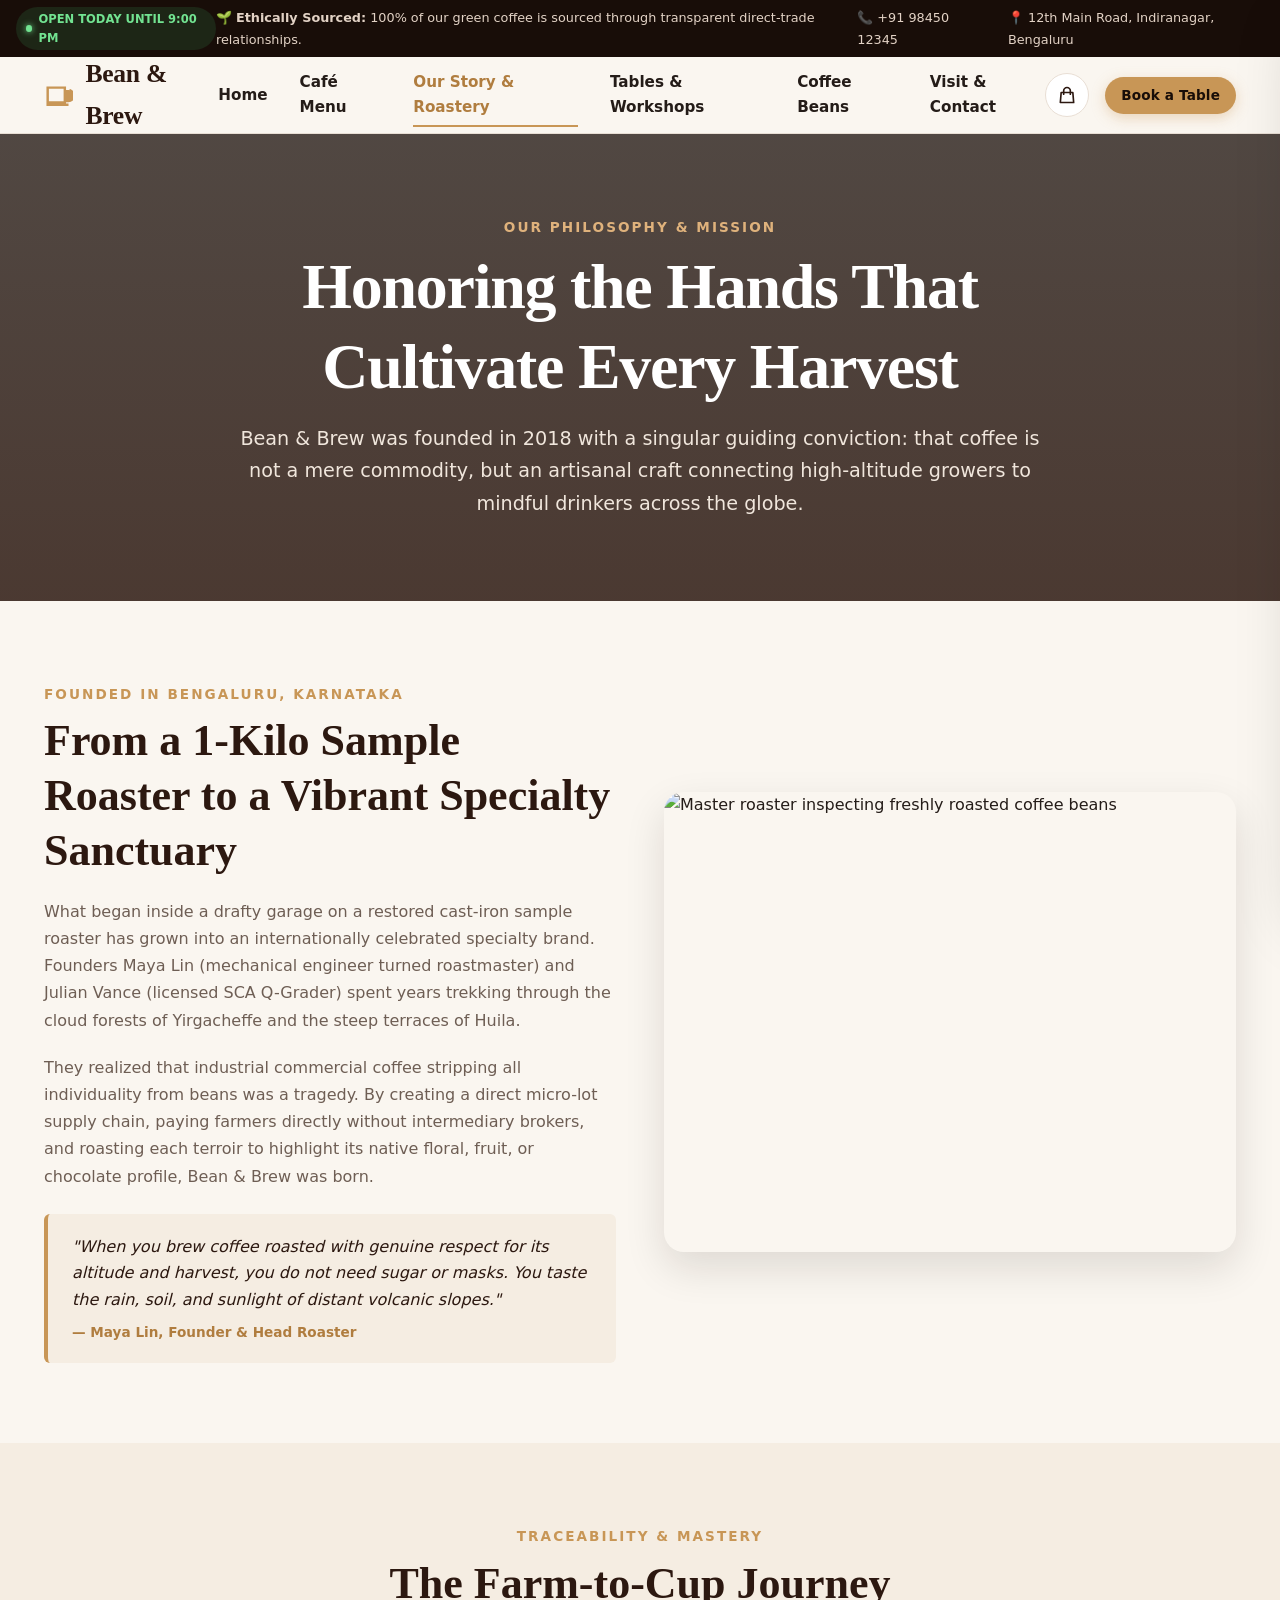
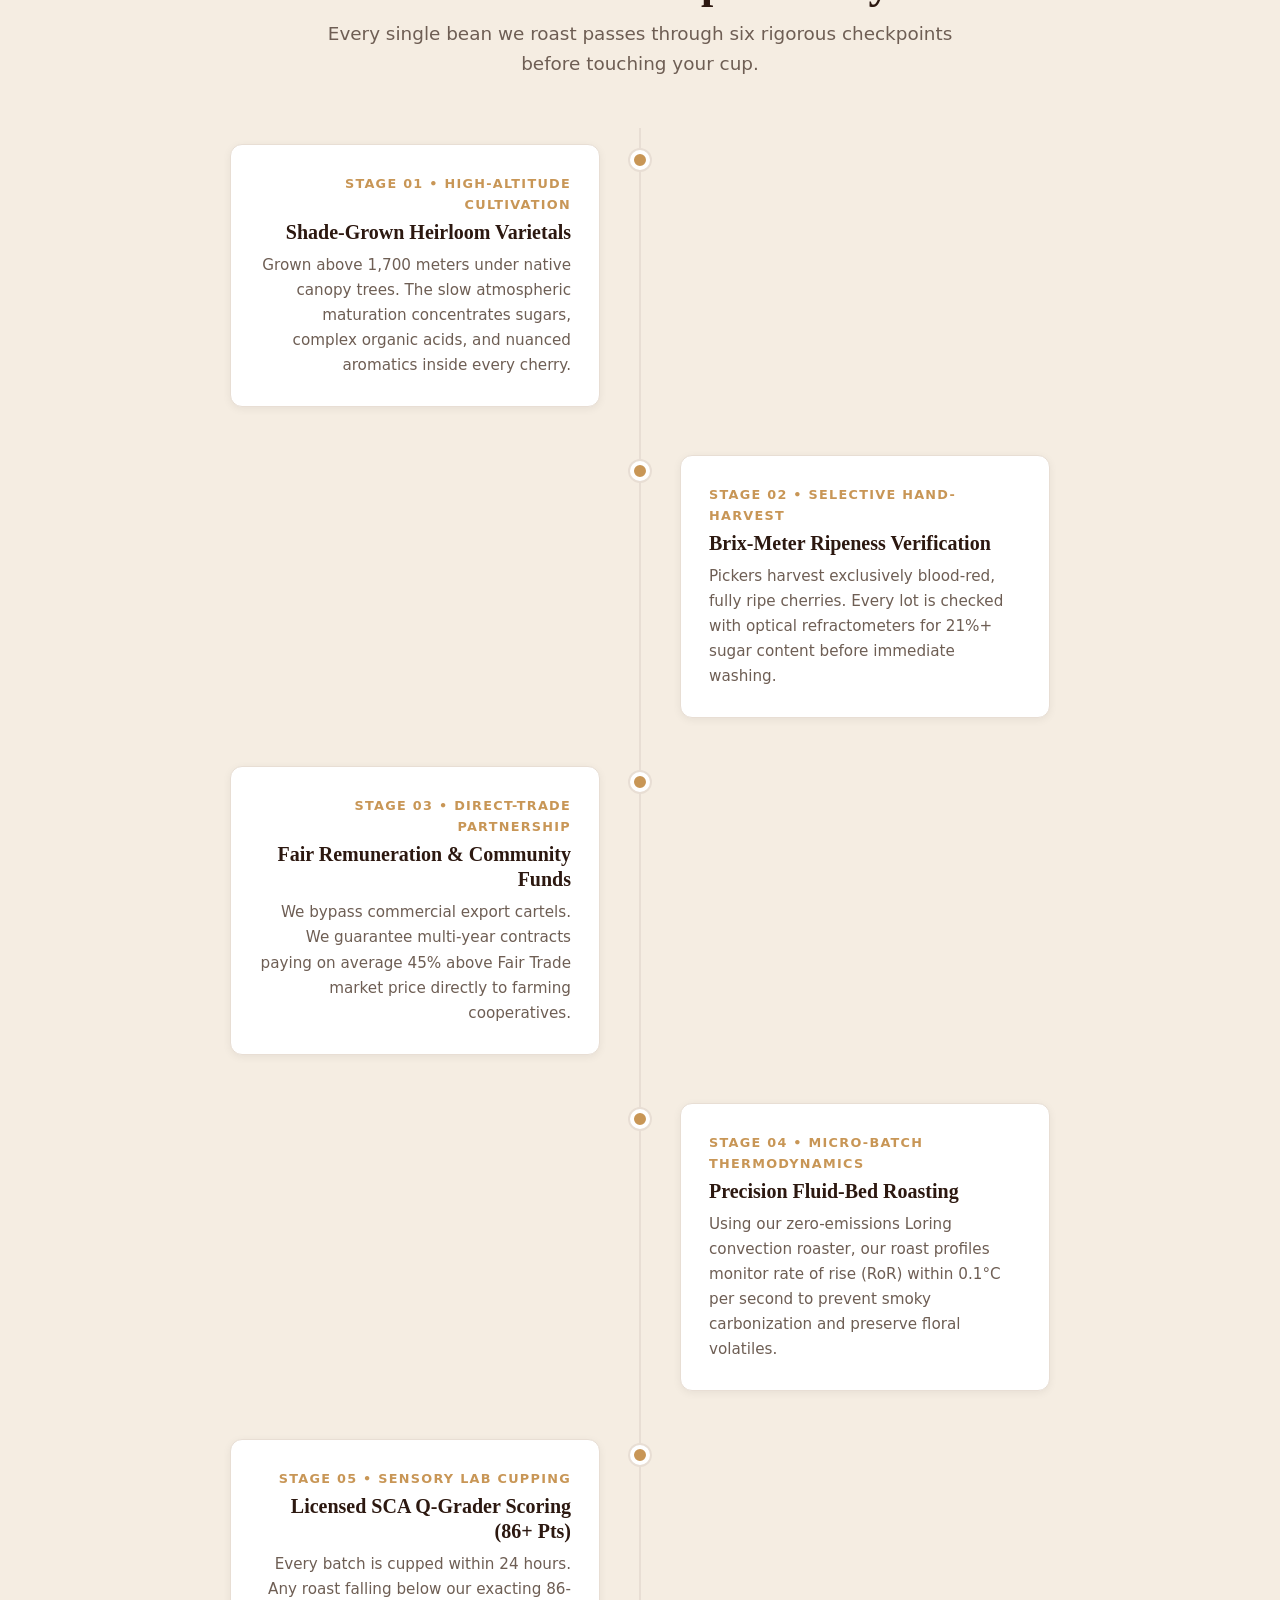
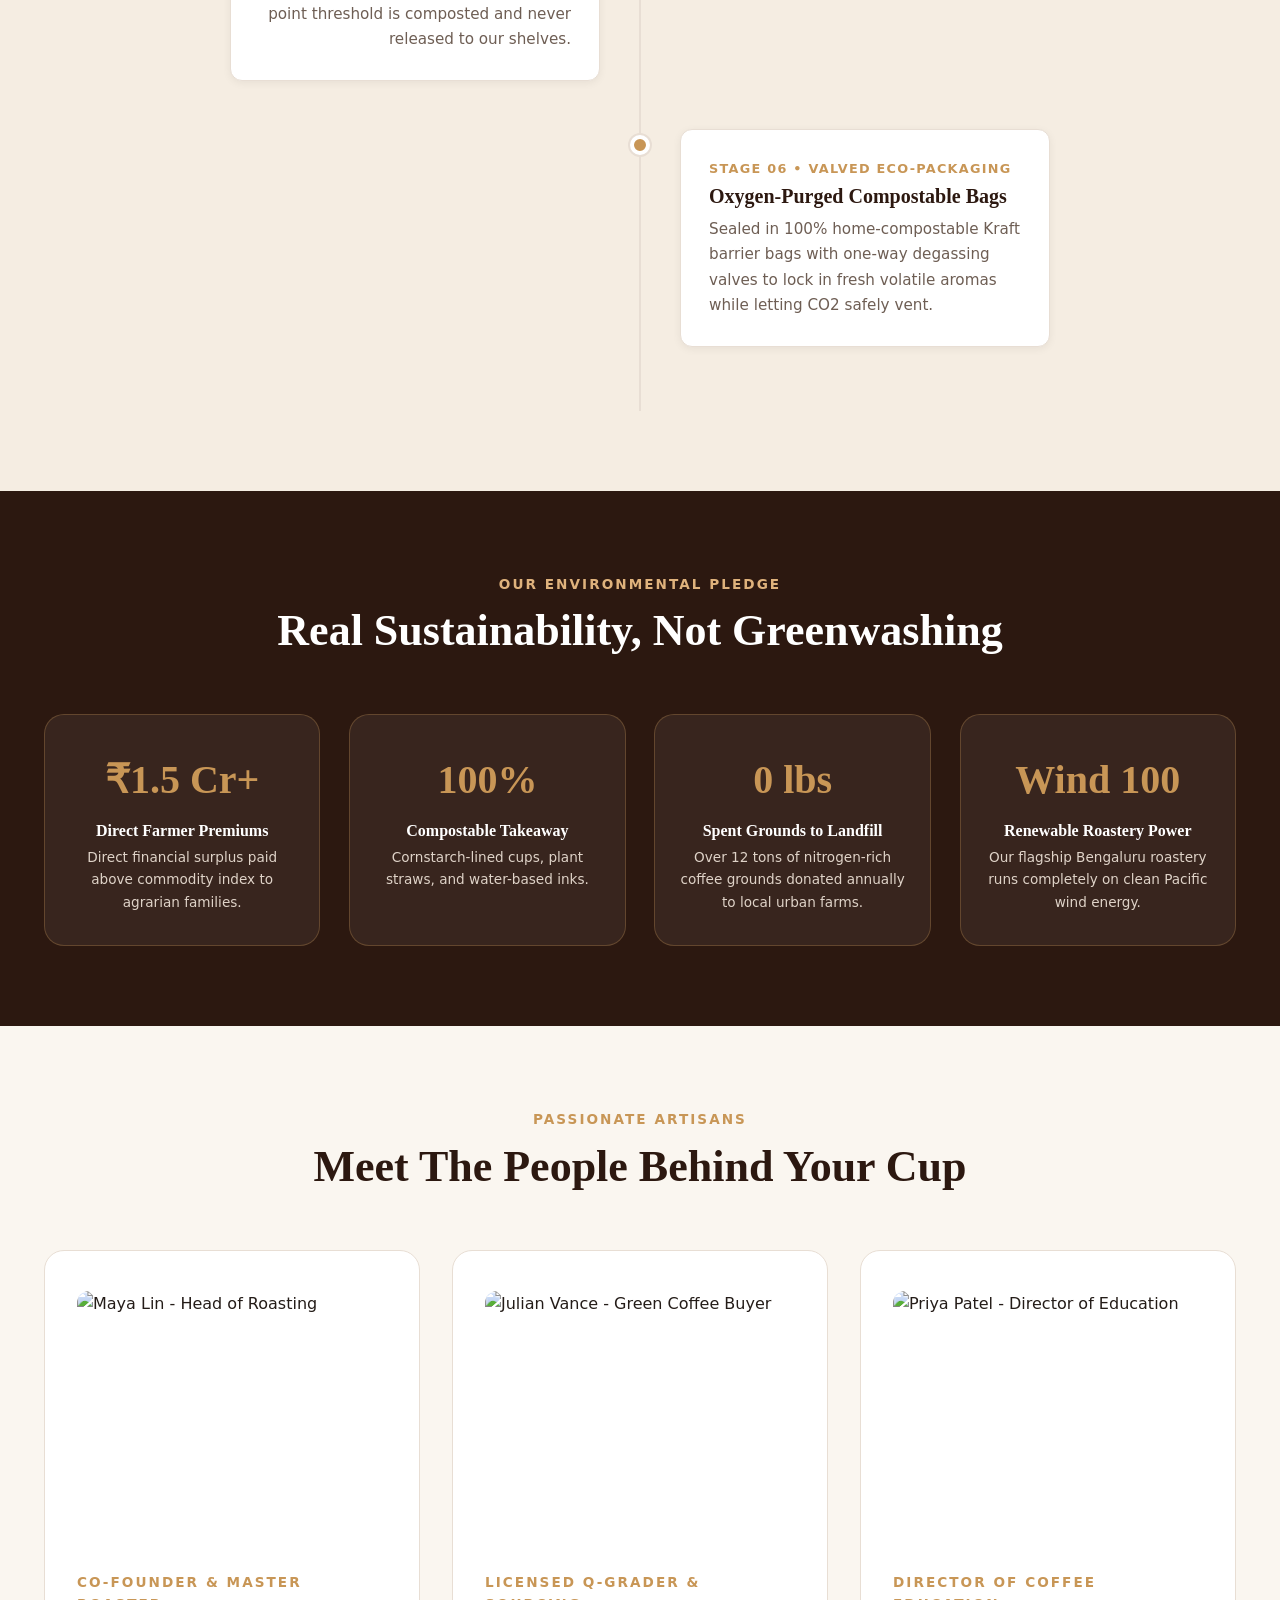
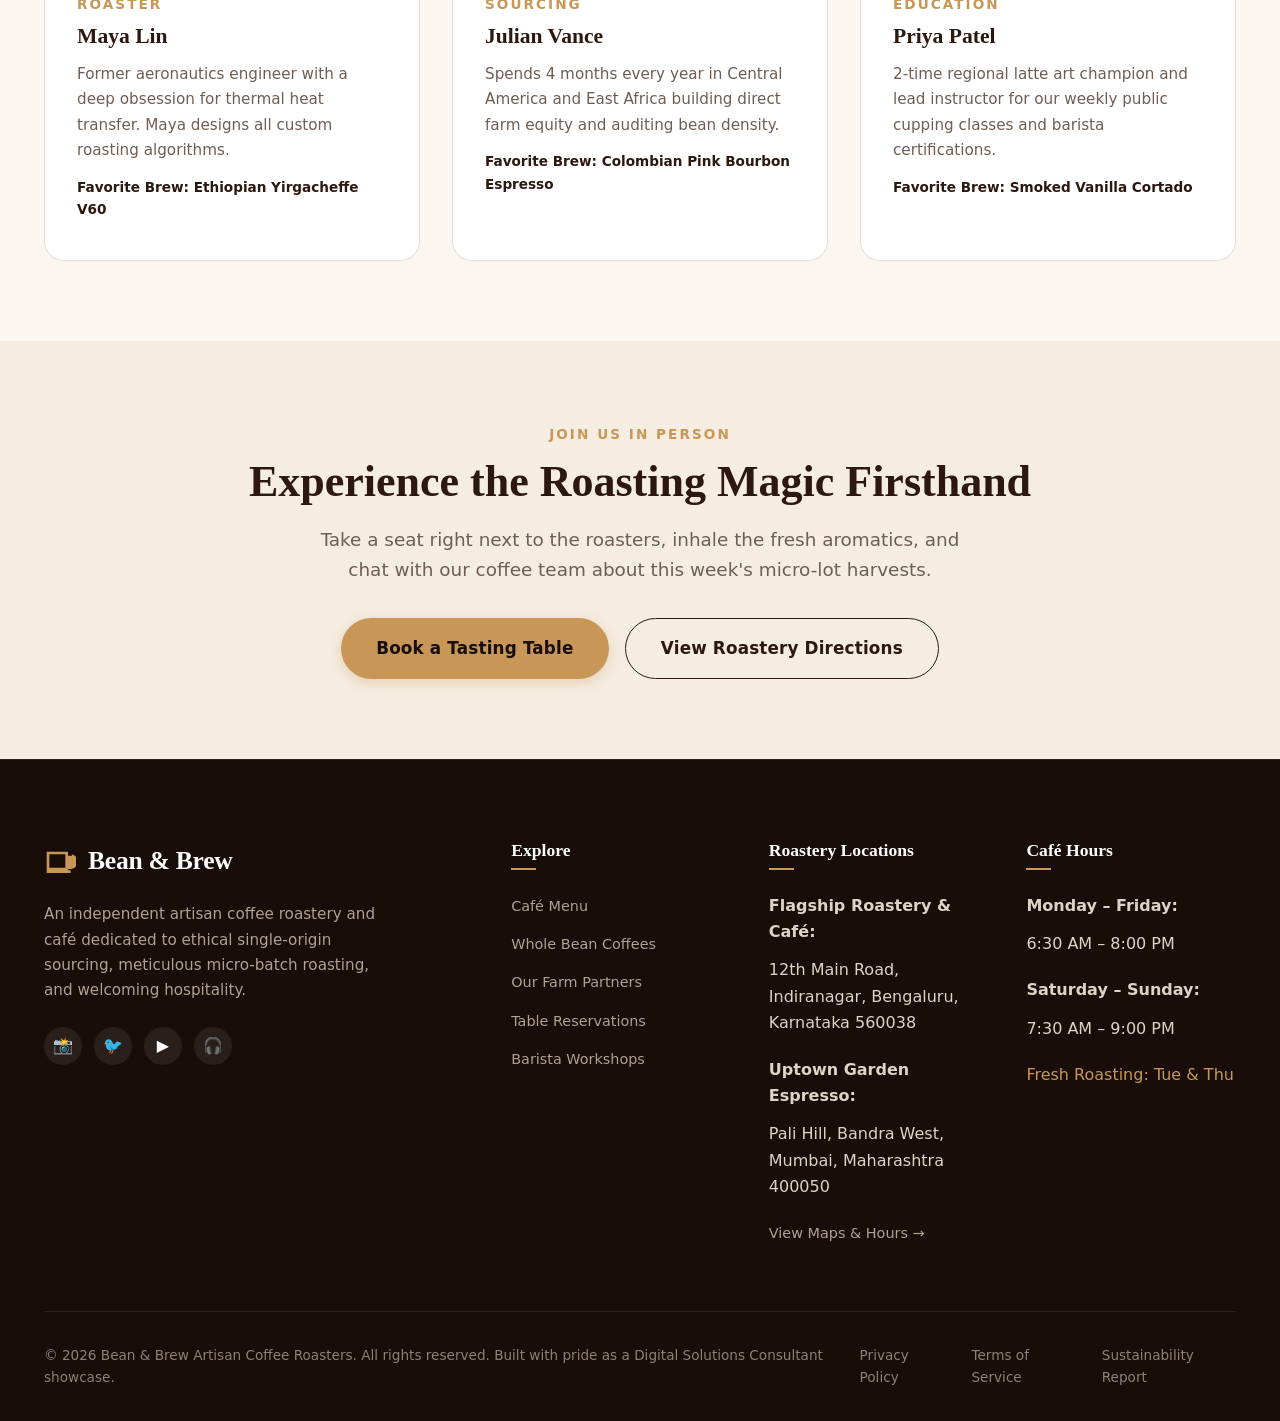
==== commit 7d7b02a2: "Add files via upload" ====
--- a/about.html
+++ b/about.html
@@ -1704,8 +1704,8 @@
       🌱 <strong>Ethically Sourced:</strong> 100% of our green coffee is sourced through transparent direct-trade relationships.
     </div>
     <div class="top-bar-contact">
-      <span>📞 (503) 555-0198</span>
-      <span>📍 248 Artisan Alley, Portland</span>
+      <span>📞 +91 98450 12345</span>
+      <span>📍 12th Main Road, Indiranagar, Bengaluru</span>
     </div>
   </aside>
 
@@ -1762,7 +1762,7 @@
       <div class="container">
         <div class="grid-2">
           <div>
-            <span class="subheading">Founded in Portland, Oregon</span>
+            <span class="subheading">Founded in Bengaluru, Karnataka</span>
             <h2 class="heading-lg">From a 1-Kilo Sample Roaster to a Vibrant Specialty Sanctuary</h2>
             <p style="color: var(--c-text-muted); margin: 1.25rem 0; font-size: 1rem; line-height: 1.7;">
               What began inside a drafty garage on a restored cast-iron sample roaster has grown into an internationally celebrated specialty brand. Founders Maya Lin (mechanical engineer turned roastmaster) and Julian Vance (licensed SCA Q-Grader) spent years trekking through the cloud forests of Yirgacheffe and the steep terraces of Huila.
@@ -1877,7 +1877,7 @@
 
         <div class="grid-4" style="margin-top: 3.5rem;">
           <div style="background: rgba(255,255,255,0.06); padding: 2rem 1.5rem; border-radius: var(--radius-lg); border: 1px solid rgba(200, 150, 86, 0.3);">
-            <div style="font-size: 2.5rem; color: var(--c-crema); font-weight: 800; font-family: var(--font-serif);">$1.4M+</div>
+            <div style="font-size: 2.5rem; color: var(--c-crema); font-weight: 800; font-family: var(--font-serif);">₹1.5 Cr+</div>
             <h4 style="color: var(--c-white); margin: 0.5rem 0 0.3rem;">Direct Farmer Premiums</h4>
             <p style="font-size: 0.85rem; color: #dfd3c8;">Direct financial surplus paid above commodity index to agrarian families.</p>
           </div>
@@ -1897,7 +1897,7 @@
           <div style="background: rgba(255,255,255,0.06); padding: 2rem 1.5rem; border-radius: var(--radius-lg); border: 1px solid rgba(200, 150, 86, 0.3);">
             <div style="font-size: 2.5rem; color: var(--c-crema); font-weight: 800; font-family: var(--font-serif);">Wind 100</div>
             <h4 style="color: var(--c-white); margin: 0.5rem 0 0.3rem;">Renewable Roastery Power</h4>
-            <p style="font-size: 0.85rem; color: #dfd3c8;">Our flagship Portland roastery runs completely on clean Pacific wind energy.</p>
+            <p style="font-size: 0.85rem; color: #dfd3c8;">Our flagship Bengaluru roastery runs completely on clean Pacific wind energy.</p>
           </div>
         </div>
       </div>
@@ -1990,9 +1990,9 @@
           <h4>Roastery Locations</h4>
           <ul>
             <li><strong>Flagship Roastery &amp; Café:</strong></li>
-            <li>248 Artisan Alley, Portland, OR</li>
+            <li>12th Main Road, Indiranagar, Bengaluru, Karnataka 560038</li>
             <li style="margin-top: 0.5rem;"><strong>Uptown Garden Espresso:</strong></li>
-            <li>1042 NW Irving Street, Portland, OR</li>
+            <li>Pali Hill, Bandra West, Mumbai, Maharashtra 400050</li>
             <li style="margin-top: 0.5rem;"><a href="contact.html">View Maps &amp; Hours &rarr;</a></li>
           </ul>
         </div>
@@ -2021,9 +2021,965 @@
   </footer>
 
   <!-- Scripts -->
-    <script src="cart.js" onerror="this.onerror=null;"></script>
-  <script src="js/cart.js" onerror="this.onerror=null;"></script>
-  <script src="main.js" onerror="this.onerror=null;"></script>
-  <script src="js/main.js" onerror="this.onerror=null;"></script>
+    
+  <script>
+if (window.__cart_js_loaded) { /* already loaded */ } else {
+window.__cart_js_loaded = true;
+/* ===================================================================
+   BEAN & BREW - GLOBAL CART & CHECKOUT ENGINE (cart.js)
+   Indian Currency (₹ INR), GST & Cross-Page Persistence
+   =================================================================== */
+
+const CART_STORAGE_KEY = 'bean_and_brew_cart';
+const PROMO_STORAGE_KEY = 'bean_and_brew_promo';
+
+const PROMO_CODES = {
+  'BREW10': { discountPercent: 10, label: '10% Off Your Order' },
+  'FIRSTSIP': { discountAmount: 100.00, label: '₹100 Off Welcome Gift' },
+  'FREESHIP': { freeShipping: true, label: 'Free Express Delivery' }
+};
+
+// Global Catalog Data (Prices in Indian Rupees ₹)
+window.COFFEE_PRODUCTS = [
+  {
+    id: 'chikmagalur-honey-reserve',
+    name: 'Chikmagalur Red Honey Estate',
+    category: 'beans',
+    price: 490.00,
+    roast: 'Medium Roast',
+    notes: 'Jaggery, Wild Fig, Roasted Almond',
+    origin: 'Baba Budangiri Hills, Karnataka (1,450m)',
+    image: 'https://images.unsplash.com/photo-1559056199-641a0ac8b55e?auto=format&fit=crop&w=700&q=80',
+    description: 'Specialty Indian Arabica processed with natural honey fermentation, imparting luscious jaggery sweetness and balanced chocolate notes.'
+  },
+  {
+    id: 'araku-valley-micro-lot',
+    name: 'Araku Valley Tribal Reserve',
+    category: 'beans',
+    price: 540.00,
+    roast: 'Light-Medium',
+    notes: 'Sweet Lime, Brown Butter, Black Cherry',
+    origin: 'Eastern Ghats, Andhra Pradesh (1,200m)',
+    image: 'https://images.unsplash.com/photo-1514432324607-a09d9b4aefdd?auto=format&fit=crop&w=700&q=80',
+    description: 'Cultivated organically by indigenous tribal farmers in the biodiverse shade of silver oak trees, delivering sparkling citrus acidity.'
+  },
+  {
+    id: 'ethiopian-yirgacheffe',
+    name: 'Ethiopian Yirgacheffe G1',
+    category: 'beans',
+    price: 580.00,
+    roast: 'Light Roast',
+    notes: 'Jasmine, Bergamot, Peach Nectar',
+    origin: 'Gedeo Zone, Ethiopia (2,050m)',
+    image: 'https://images.unsplash.com/photo-1587734195503-904fca47e0e9?auto=format&fit=crop&w=700&q=80',
+    description: 'A delicately floral, tea-like washed Ethiopian bean with sparkling citrus acidity and a clean lingering honeysuckle finish.'
+  },
+  {
+    id: 'colombian-huila-reserve',
+    name: 'Colombian Huila Pink Bourbon',
+    category: 'beans',
+    price: 620.00,
+    roast: 'Medium Roast',
+    notes: 'Red Currant, Cane Sugar, Milk Chocolate',
+    origin: 'Huila, Colombia (1,800m)',
+    image: 'https://images.unsplash.com/photo-1611854779393-1b2da9d400fe?auto=format&fit=crop&w=700&q=80',
+    description: 'Rare Pink Bourbon varietal offering high sweetness, velvety body, and sweet caramel toffee notes.'
+  },
+  {
+    id: 'artisan-caramel-cortado',
+    name: 'Smoked Vanilla Cortado',
+    category: 'hot-drinks',
+    price: 240.00,
+    roast: 'Beverage',
+    notes: 'Double ristretto & warm textured oat milk, Madagascar vanilla',
+    origin: 'Prepared Fresh in Café',
+    image: 'https://images.unsplash.com/photo-1534778101976-62847782c213?auto=format&fit=crop&w=700&q=80',
+    description: 'Double ristretto shot cut 1:1 with warm micro-foamed oat milk and infused with house-smoked Madagascar bourbon vanilla syrup.'
+  },
+  {
+    id: 'nitro-cold-brew',
+    name: 'Cascara Nitro Cold Brew',
+    category: 'cold-drinks',
+    price: 260.00,
+    roast: 'Cold Beverage',
+    notes: 'Guinness-like head, Dark Cherry, Malt',
+    origin: 'Steeped for 20 Hours in Bengaluru',
+    image: 'https://images.unsplash.com/photo-1517701550927-30cf4ba1dba5?auto=format&fit=crop&w=700&q=80',
+    description: 'Slow-dripped single origin coffee infused with pure nitrogen for an ultra-velvety, creamy texture served ice-cold from tap.'
+  },
+  {
+    id: 'spanish-honey-latte',
+    name: 'Wildflower Honey Lavender Latte',
+    category: 'hot-drinks',
+    price: 270.00,
+    roast: 'Beverage',
+    notes: 'Organic Forest Honey, French Lavender, Velvety Foam',
+    origin: 'Prepared Fresh in Café',
+    image: 'https://images.unsplash.com/photo-1570968915860-54d5c301fa9f?auto=format&fit=crop&w=700&q=80',
+    description: 'Single-origin espresso harmonized with organic raw wildflower honey, a whisper of organic lavender, and silky steamed milk.'
+  },
+  {
+    id: 'almond-croissant',
+    name: 'Double-Baked Almond Croissant',
+    category: 'bakery',
+    price: 210.00,
+    roast: 'Fresh Bakery',
+    notes: 'Frangipane almond cream, toasted flakes',
+    origin: 'Baked In-House Daily at 5:00 AM',
+    image: 'https://images.unsplash.com/photo-1555507036-ab1f4038808a?auto=format&fit=crop&w=700&q=80',
+    description: 'Flaky French butter laminated pastry soaked with vanilla syrup, filled with rich frangipane almond cream and sliced toasted almonds.'
+  },
+  {
+    id: 'pourover-v60-kit',
+    name: 'Hario V60 Ceramic Brewer Set',
+    category: 'gear',
+    price: 2250.00,
+    roast: 'Brewing Gear',
+    notes: 'Ceramic 02 Dripper, Glass Server, 100 Paper Filters',
+    origin: 'Official Hario Japan',
+    image: 'https://images.unsplash.com/photo-1544787219-7f47ccb76574?auto=format&fit=crop&w=700&q=80',
+    description: 'The golden standard pour-over brewing kit favored by competitive baristas world-wide for pristine flavor clarity and extraction control.'
+  }
+];
+
+class CartManager {
+  constructor() {
+    this.cart = this.loadCart();
+    this.promoCode = localStorage.getItem(PROMO_STORAGE_KEY) || '';
+    this.initDOM();
+  }
+
+  loadCart() {
+    try {
+      const data = localStorage.getItem(CART_STORAGE_KEY);
+      return data ? JSON.parse(data) : [];
+    } catch (e) {
+      console.error('Error loading cart:', e);
+      return [];
+    }
+  }
+
+  saveCart() {
+    try {
+      localStorage.setItem(CART_STORAGE_KEY, JSON.stringify(this.cart));
+      if (this.promoCode) {
+        localStorage.setItem(PROMO_STORAGE_KEY, this.promoCode);
+      } else {
+        localStorage.removeItem(PROMO_STORAGE_KEY);
+      }
+      this.updateBadges();
+      this.renderDrawer();
+    } catch (e) {
+      console.error('Error saving cart:', e);
+    }
+  }
+
+  addItem(productId, grind = 'Whole Bean', quantity = 1) {
+    const product = window.COFFEE_PRODUCTS.find(p => p.id === productId);
+    if (!product) return;
+
+    const cartItemId = `${productId}-${grind}`;
+    const existingIndex = this.cart.findIndex(item => item.cartItemId === cartItemId);
+
+    if (existingIndex > -1) {
+      this.cart[existingIndex].quantity += quantity;
+    } else {
+      this.cart.push({
+        cartItemId,
+        id: product.id,
+        name: product.name,
+        price: product.price,
+        image: product.image,
+        category: product.category,
+        grind: product.category === 'beans' ? grind : null,
+        quantity: quantity
+      });
+    }
+
+    this.saveCart();
+    this.showToast(`Added "${product.name}" to cart!`);
+    this.openDrawer();
+  }
+
+  updateQuantity(cartItemId, delta) {
+    const index = this.cart.findIndex(i => i.cartItemId === cartItemId);
+    if (index === -1) return;
+
+    this.cart[index].quantity += delta;
+    if (this.cart[index].quantity <= 0) {
+      this.cart.splice(index, 1);
+      this.showToast('Item removed from cart.');
+    }
+    this.saveCart();
+  }
+
+  removeItem(cartItemId) {
+    this.cart = this.cart.filter(i => i.cartItemId !== cartItemId);
+    this.saveCart();
+    this.showToast('Item removed from cart.');
+  }
+
+  clearCart() {
+    this.cart = [];
+    this.promoCode = '';
+    this.saveCart();
+  }
+
+  applyPromo(code) {
+    const cleanCode = (code || '').trim().toUpperCase();
+    if (PROMO_CODES[cleanCode]) {
+      this.promoCode = cleanCode;
+      this.saveCart();
+      this.showToast(`Promo "${cleanCode}" applied! ${PROMO_CODES[cleanCode].label}`, 'success');
+      return true;
+    } else {
+      this.showToast('Invalid promo code. Try "BREW10"', 'error');
+      return false;
+    }
+  }
+
+  removePromo() {
+    this.promoCode = '';
+    this.saveCart();
+    this.showToast('Promo code removed.');
+  }
+
+  calculateTotals() {
+    const subtotal = this.cart.reduce((sum, item) => sum + (item.price * item.quantity), 0);
+    let discount = 0;
+    let shipping = subtotal > 0 ? (subtotal >= 799 ? 0 : 60) : 0; // Free delivery over ₹799
+
+    if (this.promoCode && PROMO_CODES[this.promoCode]) {
+      const promo = PROMO_CODES[this.promoCode];
+      if (promo.discountPercent) {
+        discount = subtotal * (promo.discountPercent / 100);
+      } else if (promo.discountAmount) {
+        discount = Math.min(subtotal, promo.discountAmount);
+      }
+      if (promo.freeShipping) {
+        shipping = 0;
+      }
+    }
+
+    const discountedSubtotal = Math.max(0, subtotal - discount);
+    const tax = discountedSubtotal * 0.05; // 5% GST (2.5% CGST + 2.5% SGST)
+    const total = discountedSubtotal + tax + shipping;
+
+    return {
+      subtotal,
+      discount,
+      shipping,
+      tax,
+      total,
+      itemCount: this.cart.reduce((count, item) => count + item.quantity, 0)
+    };
+  }
+
+  updateBadges() {
+    const totals = this.calculateTotals();
+    const badges = document.querySelectorAll('.cart-badge');
+    badges.forEach(badge => {
+      badge.textContent = totals.itemCount;
+      badge.style.display = totals.itemCount > 0 ? 'flex' : 'none';
+    });
+  }
+
+  initDOM() {
+    if (!document.getElementById('cartDrawerOverlay')) {
+      const drawerHTML = `
+        <div class="cart-drawer-overlay" id="cartDrawerOverlay"></div>
+        <aside class="cart-drawer" id="cartDrawer" aria-label="Shopping Cart">
+          <div class="cart-drawer-header">
+            <h3>Your Roastery Basket</h3>
+            <button class="close-btn" id="closeCartBtn" aria-label="Close cart">&times;</button>
+          </div>
+          <div class="cart-items-list" id="cartItemsList"></div>
+          <div class="cart-drawer-footer" id="cartDrawerFooter"></div>
+        </aside>
+
+        <!-- Checkout Modal -->
+        <div class="modal-overlay" id="checkoutModalOverlay">
+          <div class="modal-content">
+            <div class="modal-header">
+              <h3>Secure Checkout &amp; Fresh Roastery Delivery</h3>
+              <button class="close-btn" id="closeCheckoutBtn">&times;</button>
+            </div>
+            <div class="modal-body">
+              <form id="checkoutForm">
+                <div class="form-grid">
+                  <div class="form-group">
+                    <label class="form-label" for="custName">Full Name *</label>
+                    <input type="text" id="custName" class="form-control" placeholder="Ananya Sharma" required />
+                  </div>
+                  <div class="form-group">
+                    <label class="form-label" for="custEmail">Email Address *</label>
+                    <input type="email" id="custEmail" class="form-control" placeholder="ananya.sharma@example.com" required />
+                  </div>
+                  <div class="form-group form-full">
+                    <label class="form-label" for="custAddress">Delivery Address *</label>
+                    <input type="text" id="custAddress" class="form-control" placeholder="Flat 402, Oakwood Manor, 12th Main, Indiranagar" required />
+                  </div>
+                  <div class="form-group">
+                    <label class="form-label" for="custCity">City *</label>
+                    <input type="text" id="custCity" class="form-control" placeholder="Bengaluru" required />
+                  </div>
+                  <div class="form-group">
+                    <label class="form-label" for="custZip">PIN Code *</label>
+                    <input type="text" id="custZip" class="form-control" placeholder="560038" required />
+                  </div>
+                  <div class="form-group form-full">
+                    <label class="form-label" for="orderNotes">Roasting or Barista Instructions (Optional)</label>
+                    <textarea id="orderNotes" class="form-control" placeholder="Leave with security, extra oat milk, coarse grind for cold brew..."></textarea>
+                  </div>
+                  <div class="form-group form-full">
+                    <label class="form-label">Payment Mode</label>
+                    <div style="display: flex; gap: 1rem; margin-top: 0.3rem; flex-wrap: wrap;">
+                      <label style="display:flex; align-items:center; gap:0.4rem; font-size:0.9rem; cursor:pointer;">
+                        <input type="radio" name="paymentMethod" value="upi" checked /> UPI (GPay / PhonePe / Paytm)
+                      </label>
+                      <label style="display:flex; align-items:center; gap:0.4rem; font-size:0.9rem; cursor:pointer;">
+                        <input type="radio" name="paymentMethod" value="card" /> Credit / Debit Card
+                      </label>
+                      <label style="display:flex; align-items:center; gap:0.4rem; font-size:0.9rem; cursor:pointer;">
+                        <input type="radio" name="paymentMethod" value="cod" /> Cash on Delivery (COD)
+                      </label>
+                    </div>
+                  </div>
+                </div>
+
+                <div style="margin-top: 1.5rem; padding-top: 1rem; border-top: 1px solid var(--c-border); display:flex; justify-content: space-between; align-items:center;">
+                  <div>
+                    <span style="font-size: 0.85rem; color: var(--c-text-muted);">Amount Payable:</span>
+                    <h3 id="checkoutModalTotal" style="color: var(--c-roast);">₹0.00</h3>
+                  </div>
+                  <button type="submit" class="btn btn-primary btn-lg">Place Artisan Order</button>
+                </div>
+              </form>
+            </div>
+          </div>
+        </div>
+
+        <!-- Order Confirmation Modal -->
+        <div class="modal-overlay" id="orderConfirmOverlay">
+          <div class="modal-content" style="text-align: center; max-width: 500px;">
+            <div class="modal-body" style="padding: 2.5rem 2rem;">
+              <div style="width: 70px; height: 70px; background: var(--c-success-bg); color: var(--c-success); border-radius: 50%; display: flex; align-items: center; justify-content: center; font-size: 2.5rem; margin: 0 auto 1.5rem;">
+                ✓
+              </div>
+              <h2 style="margin-bottom: 0.5rem;">Order Roasted &amp; Confirmed!</h2>
+              <p style="color: var(--c-text-muted); font-size: 0.95rem; margin-bottom: 1.5rem;">
+                Thank you, <strong id="confirmCustomerName">Coffee Lover</strong>. Our roasters in Bengaluru are dispatching your fresh batch.
+              </p>
+              <div style="background: var(--c-cream-bg); border-radius: var(--radius-md); padding: 1.25rem; margin-bottom: 1.5rem; text-align: left; font-size: 0.9rem;">
+                <div style="display:flex; justify-content:space-between; margin-bottom:0.4rem;">
+                  <span style="color: var(--c-text-muted);">Tracking ID:</span>
+                  <strong id="confirmOrderId" style="font-family: monospace;">BB-IN-93821</strong>
+                </div>
+                <div style="display:flex; justify-content:space-between; margin-bottom:0.4rem;">
+                  <span style="color: var(--c-text-muted);">Estimated Dispatch:</span>
+                  <strong>Tomorrow Morning, 8:30 AM</strong>
+                </div>
+                <div style="display:flex; justify-content:space-between;">
+                  <span style="color: var(--c-text-muted);">Total Paid:</span>
+                  <strong id="confirmOrderTotal" style="color: var(--c-roast);">₹0.00</strong>
+                </div>
+              </div>
+              <button class="btn btn-primary" id="continueShoppingBtn" style="width: 100%;">Continue Exploring Bean &amp; Brew</button>
+            </div>
+          </div>
+        </div>
+
+        <!-- Toast Notifications Area -->
+        <div class="toast-container" id="toastContainer"></div>
+      `;
+      document.body.insertAdjacentHTML('beforeend', drawerHTML);
+    }
+
+    this.bindEvents();
+    this.updateBadges();
+    this.renderDrawer();
+  }
+
+  bindEvents() {
+    const overlay = document.getElementById('cartDrawerOverlay');
+    const closeBtn = document.getElementById('closeCartBtn');
+    const checkoutCloseBtn = document.getElementById('closeCheckoutBtn');
+    const continueBtn = document.getElementById('continueShoppingBtn');
+    const checkoutForm = document.getElementById('checkoutForm');
+
+    if (overlay) overlay.addEventListener('click', () => this.closeDrawer());
+    if (closeBtn) closeBtn.addEventListener('click', () => this.closeDrawer());
+    if (checkoutCloseBtn) checkoutCloseBtn.addEventListener('click', () => this.closeCheckout());
+    if (continueBtn) {
+      continueBtn.addEventListener('click', () => {
+        document.getElementById('orderConfirmOverlay').classList.remove('open');
+      });
+    }
+
+    document.querySelectorAll('.cart-btn').forEach(btn => {
+      btn.addEventListener('click', (e) => {
+        e.preventDefault();
+        this.openDrawer();
+      });
+    });
+
+    if (checkoutForm) {
+      checkoutForm.addEventListener('submit', (e) => {
+        e.preventDefault();
+        this.submitOrder(new FormData(checkoutForm));
+      });
+    }
+  }
+
+  openDrawer() {
+    const drawer = document.getElementById('cartDrawer');
+    const overlay = document.getElementById('cartDrawerOverlay');
+    if (drawer && overlay) {
+      this.renderDrawer();
+      drawer.classList.add('open');
+      overlay.classList.add('open');
+      document.body.style.overflow = 'hidden';
+    }
+  }
+
+  closeDrawer() {
+    const drawer = document.getElementById('cartDrawer');
+    const overlay = document.getElementById('cartDrawerOverlay');
+    if (drawer && overlay) {
+      drawer.classList.remove('open');
+      overlay.classList.remove('open');
+      document.body.style.overflow = '';
+    }
+  }
+
+  renderDrawer() {
+    const list = document.getElementById('cartItemsList');
+    const footer = document.getElementById('cartDrawerFooter');
+    if (!list || !footer) return;
+
+    if (this.cart.length === 0) {
+      list.innerHTML = `
+        <div class="cart-empty">
+          <div class="cart-empty-icon">☕</div>
+          <h4>Your Cup Is Empty</h4>
+          <p style="font-size: 0.9rem; margin-top: 0.4rem; color: var(--c-text-muted);">
+            Explore our single-origin Indian coffees, signature espresso, and barista kits.
+          </p>
+          <a href="menu.html" class="btn btn-outline btn-sm" style="margin-top: 1.5rem;" onclick="window.cartManager.closeDrawer()">
+            Browse Full Menu
+          </a>
+        </div>
+      `;
+      footer.innerHTML = '';
+      return;
+    }
+
+    const totals = this.calculateTotals();
+
+    list.innerHTML = this.cart.map(item => `
+      <div class="cart-item">
+        <img src="${item.image}" alt="${item.name}" class="cart-item-img" />
+        <div class="cart-item-info">
+          <h4>${item.name}</h4>
+          ${item.grind ? `<span class="tag" style="margin-bottom: 0.3rem; display:inline-block;">${item.grind}</span>` : ''}
+          <div class="item-single-price">₹${item.price.toFixed(2)} each</div>
+          <div class="cart-item-qty">
+            <button class="qty-btn" onclick="window.cartManager.updateQuantity('${item.cartItemId}', -1)" aria-label="Decrease quantity">-</button>
+            <span class="qty-number">${item.quantity}</span>
+            <button class="qty-btn" onclick="window.cartManager.updateQuantity('${item.cartItemId}', 1)" aria-label="Increase quantity">+</button>
+          </div>
+        </div>
+        <div style="text-align: right;">
+          <div style="font-weight: 700; color: var(--c-roast);">₹${(item.price * item.quantity).toFixed(2)}</div>
+          <button class="cart-item-remove" onclick="window.cartManager.removeItem('${item.cartItemId}')" title="Remove Item">&times;</button>
+        </div>
+      </div>
+    `).join('');
+
+    footer.innerHTML = `
+      <div class="promo-group">
+        <input type="text" class="promo-input" id="cartPromoInput" placeholder="Promo code (e.g. BREW10)" value="${this.promoCode}" />
+        <button class="btn btn-secondary btn-sm" id="applyPromoBtn">Apply</button>
+      </div>
+      ${this.promoCode ? `
+        <div style="display:flex; justify-content:space-between; align-items:center; background: var(--c-success-bg); color: var(--c-success); padding: 0.4rem 0.8rem; border-radius: var(--radius-sm); font-size: 0.8rem; margin-bottom: 0.8rem;">
+          <span>✓ ${PROMO_CODES[this.promoCode]?.label || 'Code Applied'}</span>
+          <button style="color: var(--c-danger); font-weight:700;" onclick="window.cartManager.removePromo()">Remove</button>
+        </div>
+      ` : ''}
+
+      <div class="cart-summary-line">
+        <span>Subtotal</span>
+        <span>₹${totals.subtotal.toFixed(2)}</span>
+      </div>
+      ${totals.discount > 0 ? `
+        <div class="cart-summary-line" style="color: var(--c-success);">
+          <span>Promo Discount</span>
+          <span>-₹${totals.discount.toFixed(2)}</span>
+        </div>
+      ` : ''}
+      <div class="cart-summary-line">
+        <span>Artisan Café GST (5%)</span>
+        <span>₹${totals.tax.toFixed(2)}</span>
+      </div>
+      <div class="cart-summary-line">
+        <span>Eco-Packaging Delivery</span>
+        <span>${totals.shipping === 0 ? '<strong style="color: var(--c-success);">FREE (Orders over ₹799)</strong>' : `₹${totals.shipping.toFixed(2)}`}</span>
+      </div>
+
+      <div class="cart-summary-total">
+        <span>Total Payable</span>
+        <span>₹${totals.total.toFixed(2)}</span>
+      </div>
+
+      <button class="btn btn-primary" id="openCheckoutBtn" style="width: 100%;">
+        Proceed to Checkout (₹${totals.total.toFixed(2)})
+      </button>
+    `;
+
+    const applyBtn = document.getElementById('applyPromoBtn');
+    if (applyBtn) {
+      applyBtn.addEventListener('click', () => {
+        const input = document.getElementById('cartPromoInput');
+        if (input) this.applyPromo(input.value);
+      });
+    }
+
+    const openCheckoutBtn = document.getElementById('openCheckoutBtn');
+    if (openCheckoutBtn) {
+      openCheckoutBtn.addEventListener('click', () => {
+        this.closeDrawer();
+        this.openCheckout();
+      });
+    }
+  }
+
+  openCheckout() {
+    const modal = document.getElementById('checkoutModalOverlay');
+    const totalDisplay = document.getElementById('checkoutModalTotal');
+    const totals = this.calculateTotals();
+
+    if (modal && totalDisplay) {
+      totalDisplay.textContent = `₹${totals.total.toFixed(2)}`;
+      modal.classList.add('open');
+      document.body.style.overflow = 'hidden';
+    }
+  }
+
+  closeCheckout() {
+    const modal = document.getElementById('checkoutModalOverlay');
+    if (modal) {
+      modal.classList.remove('open');
+      document.body.style.overflow = '';
+    }
+  }
+
+  submitOrder(formData) {
+    const name = formData.get('custName') || 'Valued Guest';
+    const totals = this.calculateTotals();
+    const orderId = 'BB-IN-' + Math.floor(10000 + Math.random() * 90000);
+
+    this.closeCheckout();
+
+    document.getElementById('confirmCustomerName').textContent = name;
+    document.getElementById('confirmOrderId').textContent = orderId;
+    document.getElementById('confirmOrderTotal').textContent = `₹${totals.total.toFixed(2)}`;
+
+    const confirmModal = document.getElementById('orderConfirmOverlay');
+    if (confirmModal) {
+      confirmModal.classList.add('open');
+    }
+
+    this.clearCart();
+    this.showToast(`Order #${orderId} placed! Check your SMS and inbox for roast updates.`, 'success');
+  }
+
+  showToast(message, type = 'info') {
+    const container = document.getElementById('toastContainer');
+    if (!container) return;
+
+    const toast = document.createElement('div');
+    toast.className = `toast ${type === 'success' ? 'toast-success' : type === 'error' ? 'toast-error' : ''}`;
+    toast.innerHTML = `<span>☕</span><span>${message}</span>`;
+    container.appendChild(toast);
+
+    setTimeout(() => {
+      toast.style.opacity = '0';
+      toast.style.transform = 'translateY(10px)';
+      toast.style.transition = 'all 0.3s ease';
+      setTimeout(() => toast.remove(), 300);
+    }, 3500);
+  }
+}
+
+document.addEventListener('DOMContentLoaded', () => {
+  window.cartManager = new CartManager();
+});
+}
+
+if (window.__main_js_loaded) { /* already loaded */ } else {
+window.__main_js_loaded = true;
+/* ===================================================================
+   BEAN & BREW - CORE INTERACTIVITY & UI SCRIPTS (main.js)
+   Navigation, Real-Time Café Status, Quiz Engine, Newsletter & Modals
+   =================================================================== */
+
+document.addEventListener('DOMContentLoaded', () => {
+  initNavigation();
+  initCafeLiveStatus();
+  initNewsletter();
+  initCoffeeQuiz();
+  initTastingModal();
+  initFAQ();
+});
+
+/* ================= Navigation & Mobile Menu ================= */
+function initNavigation() {
+  const header = document.querySelector('.site-header');
+  const toggle = document.querySelector('.mobile-toggle');
+  const navLinks = document.querySelector('.nav-links');
+
+  // Sticky header shadow on scroll
+  window.addEventListener('scroll', () => {
+    if (window.scrollY > 30) {
+      header?.classList.add('scrolled');
+    } else {
+      header?.classList.remove('scrolled');
+    }
+  });
+
+  // Mobile menu toggle
+  if (toggle && navLinks) {
+    toggle.addEventListener('click', () => {
+      const isOpen = navLinks.classList.toggle('open');
+      toggle.classList.toggle('is-active', isOpen);
+      toggle.setAttribute('aria-expanded', isOpen);
+    });
+
+    // Close when clicking outside or on a link
+    document.addEventListener('click', (e) => {
+      if (!toggle.contains(e.target) && !navLinks.contains(e.target) && navLinks.classList.contains('open')) {
+        navLinks.classList.remove('open');
+        toggle.classList.remove('is-active');
+      }
+    });
+  }
+
+  // Set active link according to current page path
+  const currentPath = window.location.pathname.split('/').pop() || 'index.html';
+  document.querySelectorAll('.nav-link').forEach(link => {
+    const href = link.getAttribute('href');
+    if (href === currentPath || (currentPath === '' && href === 'index.html')) {
+      link.classList.add('active');
+    }
+  });
+}
+
+/* ================= Real-Time Café Status ================= */
+function initCafeLiveStatus() {
+  const statusContainer = document.getElementById('liveCafeStatus');
+  if (!statusContainer) return;
+
+  const now = new Date();
+  const day = now.getDay(); // 0 is Sunday, 6 is Saturday
+  const currentHour = now.getHours() + (now.getMinutes() / 60);
+
+  const isWeekend = (day === 0 || day === 6);
+  const openTime = isWeekend ? 7.5 : 6.5; // 7:30 AM or 6:30 AM
+  const closeTime = isWeekend ? 21.0 : 20.0; // 9:00 PM or 8:00 PM
+
+  const isOpen = currentHour >= openTime && currentHour < closeTime;
+
+  if (isOpen) {
+    const closeDisplay = isWeekend ? '9:00 PM' : '8:00 PM';
+    statusContainer.innerHTML = `
+      <span class="status-pill open">
+        <span class="status-dot"></span> Open Today until ${closeDisplay}
+      </span>
+    `;
+  } else {
+    const nextOpen = isWeekend ? '7:30 AM' : '6:30 AM';
+    statusContainer.innerHTML = `
+      <span class="status-pill closed">
+        <span class="status-dot"></span> Café Opens at ${nextOpen}
+      </span>
+    `;
+  }
+}
+
+/* ================= Newsletter Subscription ================= */
+function initNewsletter() {
+  const forms = document.querySelectorAll('.newsletter-form');
+  forms.forEach(form => {
+    form.addEventListener('submit', (e) => {
+      e.preventDefault();
+      const input = form.querySelector('.newsletter-input');
+      const email = input?.value.trim();
+
+      if (email && email.includes('@')) {
+        if (window.cartManager) {
+          window.cartManager.showToast(`✨ Welcome to the Roaster's Circle! 10% coupon "BREW10" sent to ${email}`, 'success');
+        } else {
+          alert('Welcome! Your 10% discount code is BREW10');
+        }
+        form.reset();
+      } else {
+        if (window.cartManager) {
+          window.cartManager.showToast('Please enter a valid email address.', 'error');
+        }
+      }
+    });
+  });
+}
+
+/* ================= Interactive Coffee Taste Finder / Quiz ================= */
+const QUIZ_QUESTIONS = [
+  {
+    title: 'How do you enjoy drinking your coffee?',
+    subtitle: 'Step 1 of 3 — Preferred Profile',
+    options: [
+      { text: 'Pure & Black', icon: '☕', profile: 'clean' },
+      { text: 'With Steamed / Oat Milk', icon: '🥛', profile: 'creamy' },
+      { text: 'Over Ice & Chilled', icon: '🧊', profile: 'cold' },
+      { text: 'Sweet & Syrupy', icon: '🍯', profile: 'sweet' }
+    ]
+  },
+  {
+    title: 'Which flavor notes excite your palate the most?',
+    subtitle: 'Step 2 of 3 — Taste Dimensions',
+    options: [
+      { text: 'Jasmine, Floral & Peach Citrus', icon: '🌸', profile: 'floral' },
+      { text: 'Caramel, Hazelnut & Milk Chocolate', icon: '🍫', profile: 'choc' },
+      { text: 'Smoky Dark Cocoa & Roasted Walnut', icon: '🌰', profile: 'dark' },
+      { text: 'Wild Berry, Vanilla & Lavender', icon: '🫐', profile: 'sweet' }
+    ]
+  },
+  {
+    title: 'What is your preferred brewing apparatus?',
+    subtitle: 'Step 3 of 3 — Brewing Method',
+    options: [
+      { text: 'Pour Over (V60 / Chemex)', icon: '⏳', brew: 'pourover' },
+      { text: 'Home Espresso Machine', icon: '⚙️', brew: 'espresso' },
+      { text: 'French Press / AeroPress', icon: '🫖', brew: 'immersion' },
+      { text: 'Cold Brewer / Ready to Drink', icon: '🍹', brew: 'coldbrew' }
+    ]
+  }
+];
+
+function initCoffeeQuiz() {
+  const quizContainer = document.getElementById('coffeeQuizContainer');
+  if (!quizContainer) return;
+
+  let currentStep = 0;
+  const userAnswers = [];
+
+  function renderStep() {
+    const q = QUIZ_QUESTIONS[currentStep];
+    quizContainer.innerHTML = `
+      <div class="quiz-box">
+        <div class="text-center">
+          <span class="subheading" style="color: var(--c-crema-light);">${q.subtitle}</span>
+          <h2 style="color: var(--c-white); margin-bottom: 0.5rem;">${q.title}</h2>
+          <div class="quiz-steps-nav">
+            ${QUIZ_QUESTIONS.map((_, idx) => `
+              <div class="quiz-step-indicator ${idx === currentStep ? 'active' : ''}"></div>
+            `).join('')}
+          </div>
+        </div>
+
+        <div class="quiz-options">
+          ${q.options.map((opt, i) => `
+            <button class="quiz-option-btn" data-index="${i}">
+              <span class="icon">${opt.icon}</span>
+              <span>${opt.text}</span>
+            </button>
+          `).join('')}
+        </div>
+
+        ${currentStep > 0 ? `
+          <div style="text-align: center; margin-top: 1rem;">
+            <button class="btn btn-outline-light btn-sm" id="quizPrevBtn">← Back to previous question</button>
+          </div>
+        ` : ''}
+      </div>
+    `;
+
+    // Bind option click
+    quizContainer.querySelectorAll('.quiz-option-btn').forEach(btn => {
+      btn.addEventListener('click', () => {
+        const idx = parseInt(btn.dataset.index, 10);
+        userAnswers[currentStep] = q.options[idx];
+
+        if (currentStep < QUIZ_QUESTIONS.length - 1) {
+          currentStep++;
+          renderStep();
+        } else {
+          renderResult();
+        }
+      });
+    });
+
+    const prevBtn = document.getElementById('quizPrevBtn');
+    if (prevBtn) {
+      prevBtn.addEventListener('click', () => {
+        if (currentStep > 0) {
+          currentStep--;
+          renderStep();
+        }
+      });
+    }
+  }
+
+  function renderResult() {
+    // Intelligent recommendation logic based on choices
+    let recProductId = 'colombian-huila-reserve';
+    const first = userAnswers[0];
+    const second = userAnswers[1];
+
+    if (second.profile === 'floral' || first.profile === 'clean') {
+      recProductId = 'ethiopian-yirgacheffe';
+    } else if (second.profile === 'dark') {
+      recProductId = 'sumatra-mandheling-dark';
+    } else if (first.profile === 'creamy' || first.profile === 'sweet') {
+      recProductId = 'signature-espresso-blend';
+    }
+
+    const rec = (window.COFFEE_PRODUCTS || []).find(p => p.id === recProductId) || window.COFFEE_PRODUCTS[0];
+
+    quizContainer.innerHTML = `
+      <div class="quiz-box">
+        <div class="text-center">
+          <span class="subheading" style="color: var(--c-crema-light);">Curated Taste Match</span>
+          <h2 style="color: var(--c-white); margin-bottom: 0.75rem;">Your Signature Roast Awaits</h2>
+          <p style="color: #dfd3c8; max-width: 550px; margin: 0 auto 2rem;">
+            Based on your answers, our master roastmaster curated this bespoke profile specifically suited to your palate and daily ritual:
+          </p>
+        </div>
+
+        <div style="background: rgba(255,255,255,0.08); border: 1.5px solid var(--c-crema); border-radius: var(--radius-lg); padding: 2rem; display: flex; flex-wrap: wrap; gap: 2rem; align-items: center;">
+          <img src="${rec.image}" alt="${rec.name}" style="width: 140px; height: 140px; border-radius: var(--radius-md); object-fit: cover;" />
+          <div style="flex: 1; min-width: 250px;">
+            <div style="display:flex; gap:0.5rem; margin-bottom: 0.4rem;">
+              <span class="tag" style="background: var(--c-crema); color: var(--c-espresso); font-weight:700;">${rec.roast}</span>
+              <span class="tag" style="background: rgba(255,255,255,0.15); color: #fff;">${rec.origin}</span>
+            </div>
+            <h3 style="color: var(--c-white); font-size: 1.5rem; margin-bottom: 0.3rem;">${rec.name}</h3>
+            <p style="color: var(--c-crema-light); font-size: 0.95rem; margin-bottom: 0.8rem;">
+              <strong>Tasting Notes:</strong> ${rec.notes}
+            </p>
+            <p style="color: #c9bdb3; font-size: 0.9rem; margin-bottom: 1.25rem;">
+              ${rec.description}
+            </p>
+            <div style="display: flex; gap: 1rem; align-items: center; flex-wrap: wrap;">
+              <span style="font-size: 1.5rem; font-weight: 800; color: var(--c-crema); font-family: var(--font-serif);">₹${rec.price.toFixed(2)}</span>
+              <button class="btn btn-primary" onclick="window.cartManager.addItem('${rec.id}');">
+                Add Match to Cart
+              </button>
+              <button class="btn btn-outline-light btn-sm" id="restartQuizBtn">
+                Retake Quiz ↺
+              </button>
+            </div>
+          </div>
+        </div>
+      </div>
+    `;
+
+    document.getElementById('restartQuizBtn')?.addEventListener('click', () => {
+      currentStep = 0;
+      userAnswers.length = 0;
+      renderStep();
+    });
+  }
+
+  renderStep();
+}
+
+/* ================= Tasting Notes Modal ================= */
+function initTastingModal() {
+  if (!document.getElementById('tastingModalOverlay')) {
+    const modalHTML = `
+      <div class="modal-overlay" id="tastingModalOverlay">
+        <div class="modal-content" style="max-width: 580px;">
+          <div class="modal-header">
+            <h3 id="tastingModalTitle">Coffee Tasting Dossier</h3>
+            <button class="close-btn" id="closeTastingModalBtn">&times;</button>
+          </div>
+          <div class="modal-body" id="tastingModalBody">
+            <!-- Dynamic Content -->
+          </div>
+        </div>
+      </div>
+    `;
+    document.body.insertAdjacentHTML('beforeend', modalHTML);
+  }
+
+  const overlay = document.getElementById('tastingModalOverlay');
+  const closeBtn = document.getElementById('closeTastingModalBtn');
+
+  if (overlay && closeBtn) {
+    closeBtn.addEventListener('click', () => overlay.classList.remove('open'));
+    overlay.addEventListener('click', (e) => {
+      if (e.target === overlay) overlay.classList.remove('open');
+    });
+  }
+
+  window.openTastingNotes = function(productId) {
+    const product = (window.COFFEE_PRODUCTS || []).find(p => p.id === productId);
+    if (!product) return;
+
+    const body = document.getElementById('tastingModalBody');
+    body.innerHTML = `
+      <div style="display:flex; gap:1.5rem; margin-bottom: 1.5rem; align-items: center;">
+        <img src="${product.image}" alt="${product.name}" style="width: 120px; height: 120px; border-radius: var(--radius-md); object-fit: cover;" />
+        <div>
+          <span class="subheading">${product.roast}</span>
+          <h3 style="font-size: 1.4rem; margin-bottom: 0.3rem;">${product.name}</h3>
+          <p style="font-size: 0.85rem; color: var(--c-crema-hover); font-weight:600;">📍 ${product.origin}</p>
+        </div>
+      </div>
+      <div style="background: var(--c-cream-bg); padding: 1.25rem; border-radius: var(--radius-md); margin-bottom: 1.5rem;">
+        <div style="font-size: 0.8rem; text-transform: uppercase; letter-spacing: 0.05em; color: var(--c-text-muted); margin-bottom: 0.3rem;">Cupping Notes:</div>
+        <div style="font-size: 1.1rem; font-weight: 700; color: var(--c-roast);">${product.notes}</div>
+      </div>
+      <p style="color: var(--c-text-muted); font-size: 0.95rem; line-height: 1.6; margin-bottom: 1.5rem;">
+        ${product.description}
+      </p>
+      <div style="display: flex; justify-content: space-between; align-items: center; border-top: 1px solid var(--c-border); padding-top: 1rem;">
+        <span style="font-size: 1.4rem; font-weight: 800; color: var(--c-roast); font-family: var(--font-serif);">₹${product.price.toFixed(2)}</span>
+        <button class="btn btn-primary" onclick="window.cartManager.addItem('${product.id}'); document.getElementById('tastingModalOverlay').classList.remove('open');">
+          Add To Basket
+        </button>
+      </div>
+    `;
+
+    overlay.classList.add('open');
+  };
+}
+
+/* ================= FAQ Accordion ================= */
+function initFAQ() {
+  document.querySelectorAll('.faq-item').forEach(item => {
+    const questionBtn = item.querySelector('.faq-question');
+    questionBtn?.addEventListener('click', () => {
+      const isActive = item.classList.contains('active');
+
+      // Close all other FAQs in the same group
+      item.parentElement.querySelectorAll('.faq-item').forEach(other => {
+        other.classList.remove('active');
+        other.querySelector('.faq-question')?.setAttribute('aria-expanded', 'false');
+      });
+
+      if (!isActive) {
+        item.classList.add('active');
+        questionBtn.setAttribute('aria-expanded', 'true');
+      }
+    });
+  });
+}
+
+}
+
+
+  </script>
 </body>
 </html>
